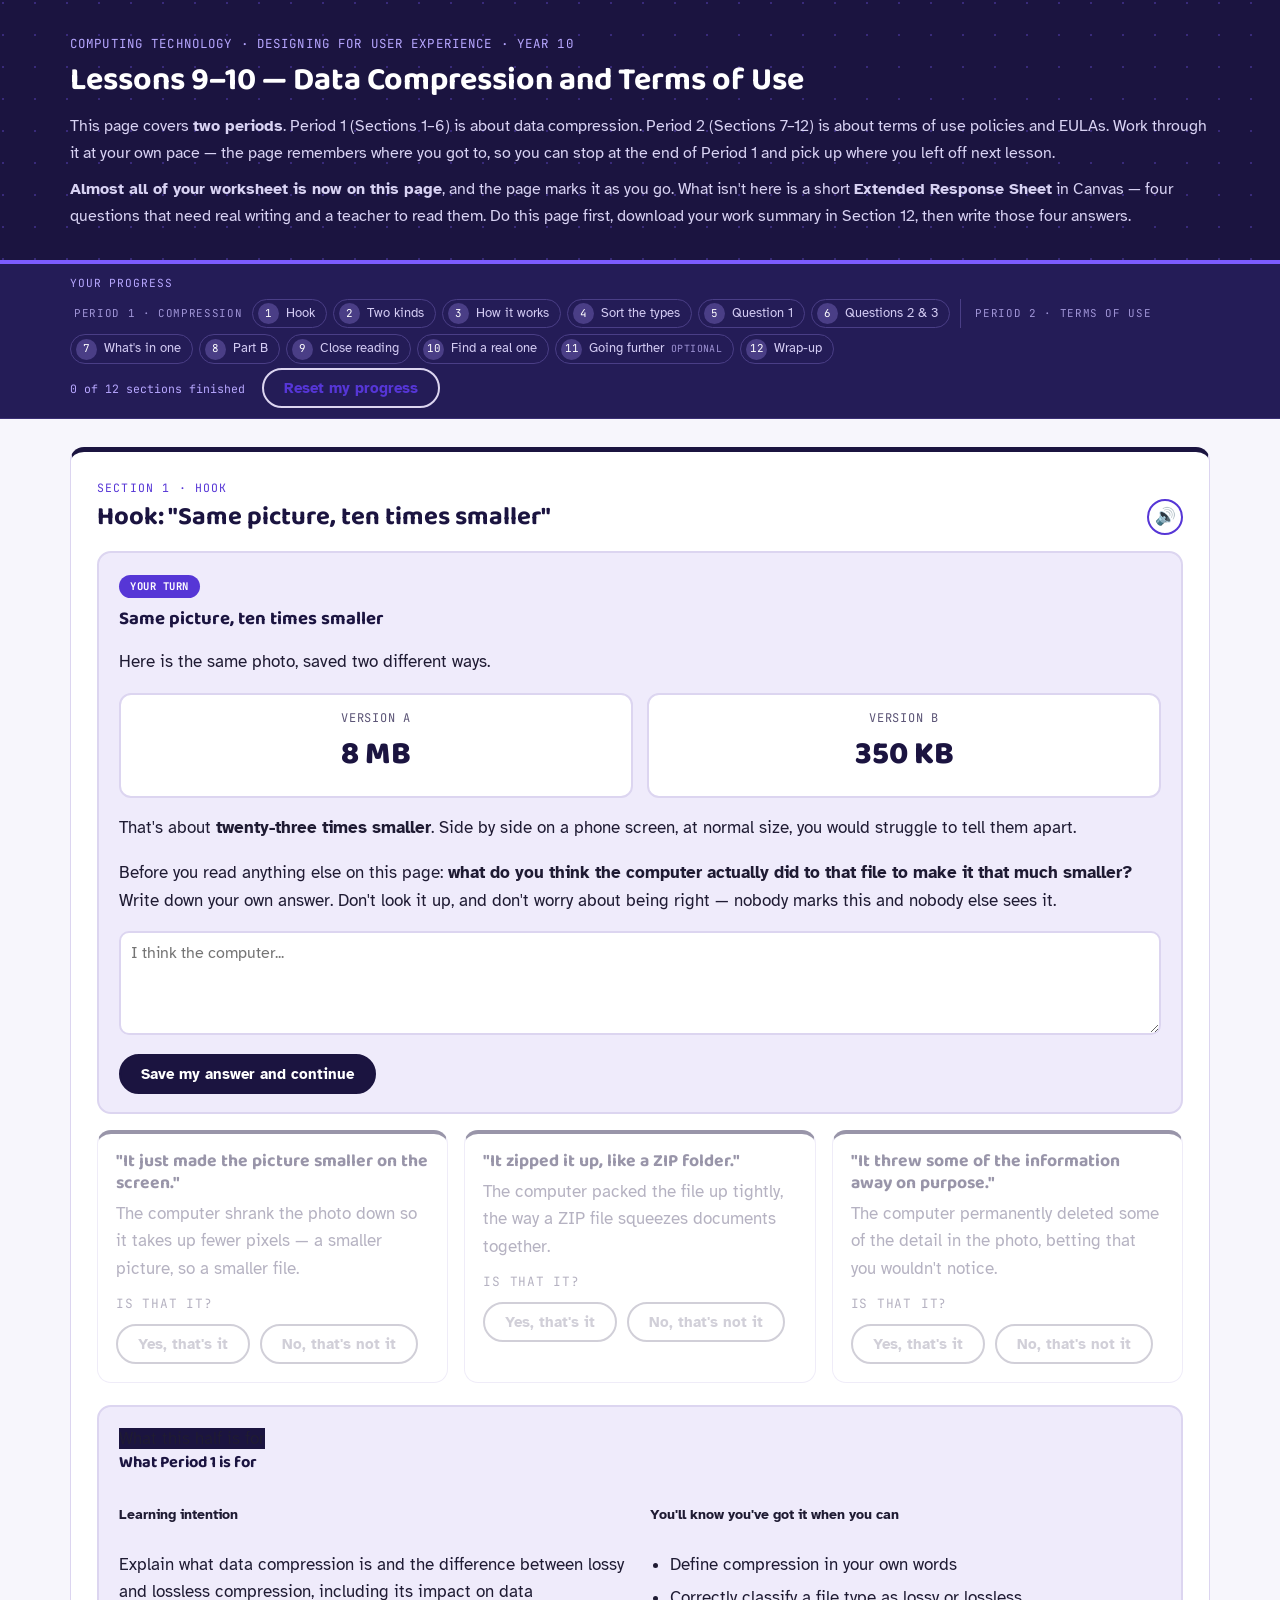
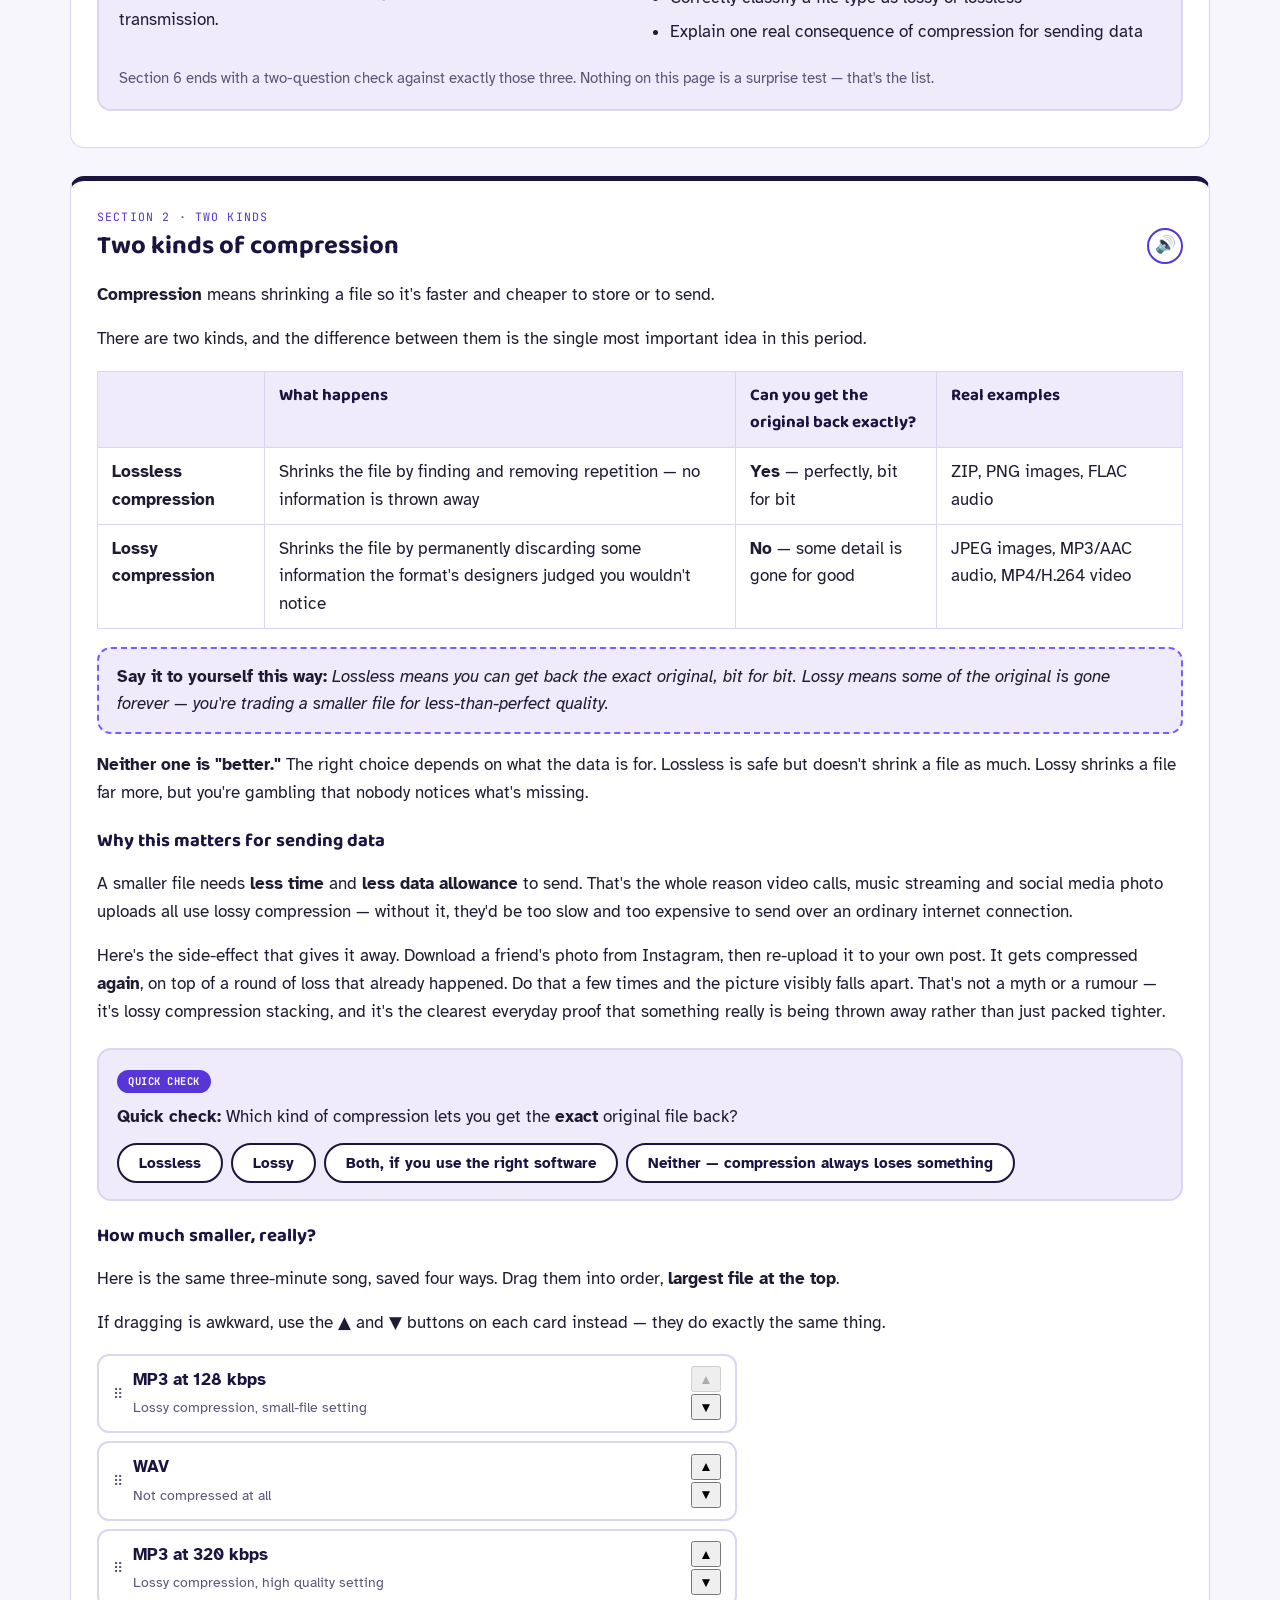
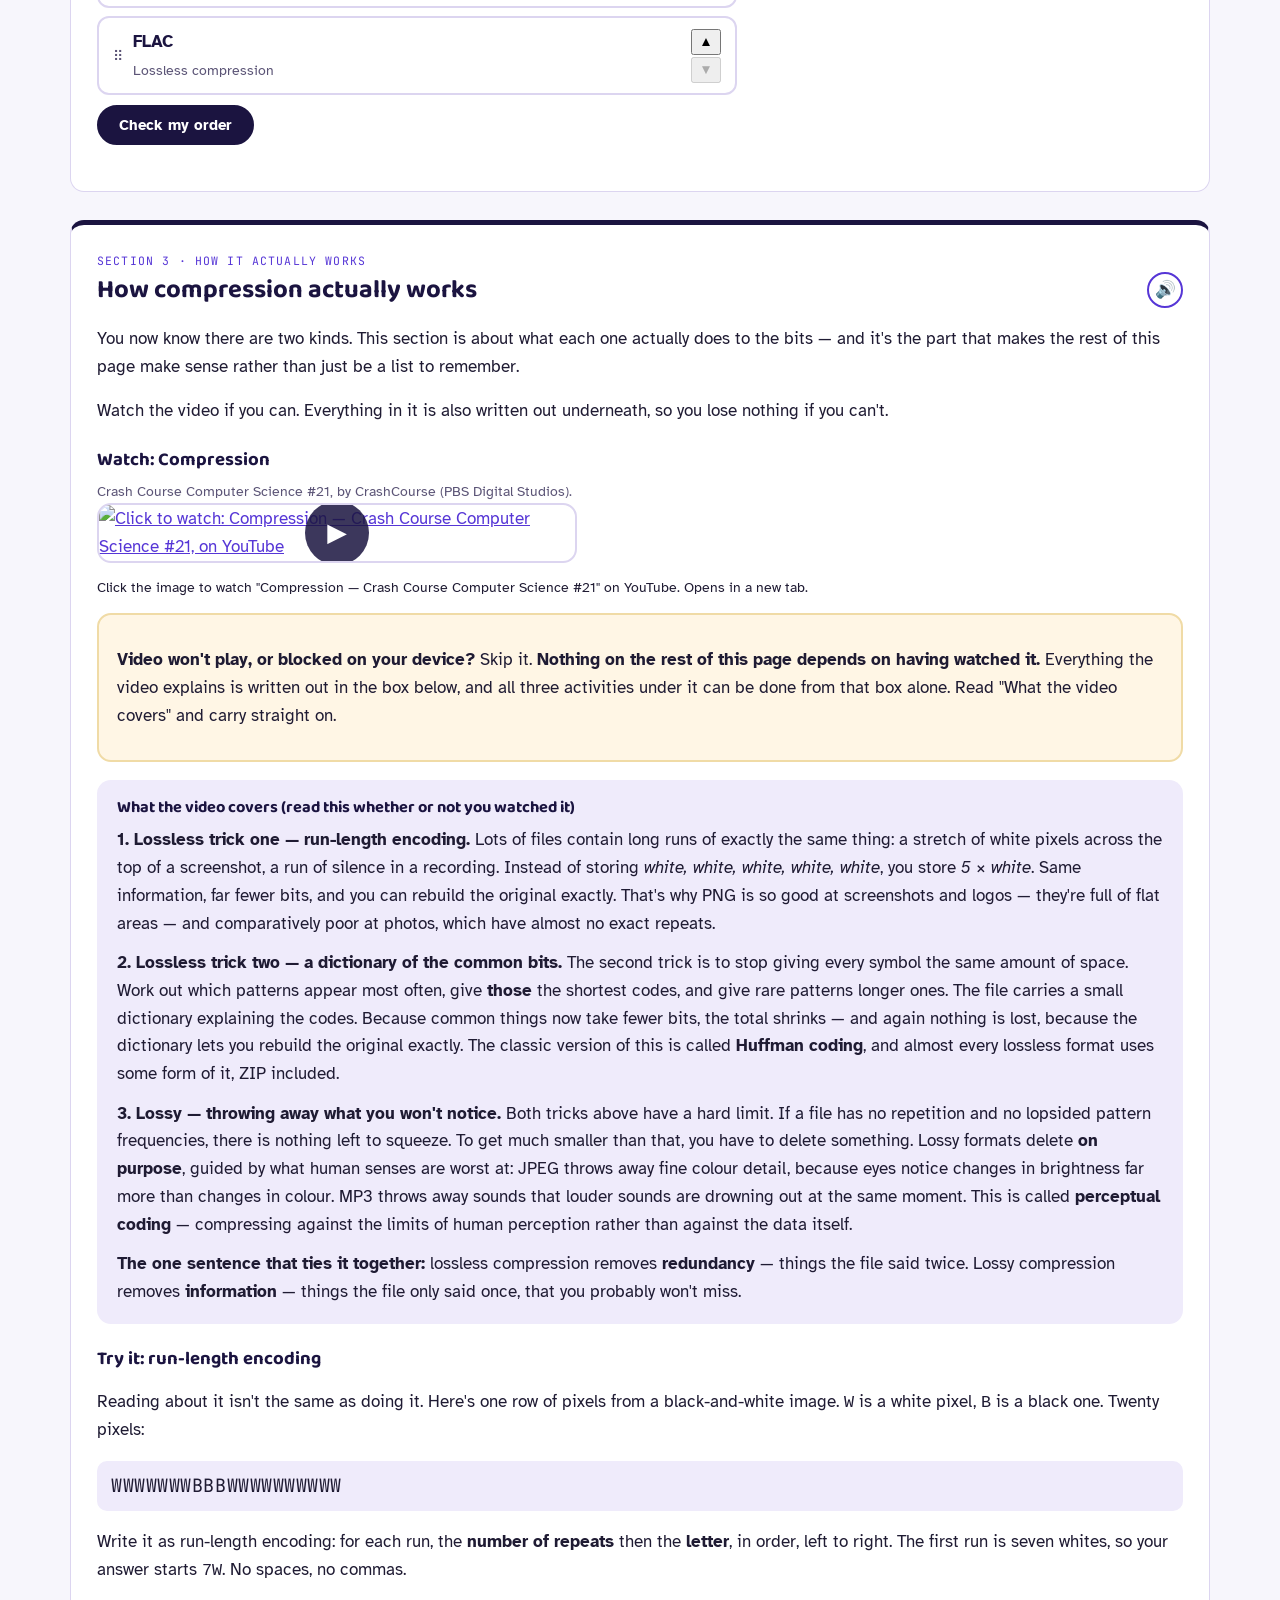
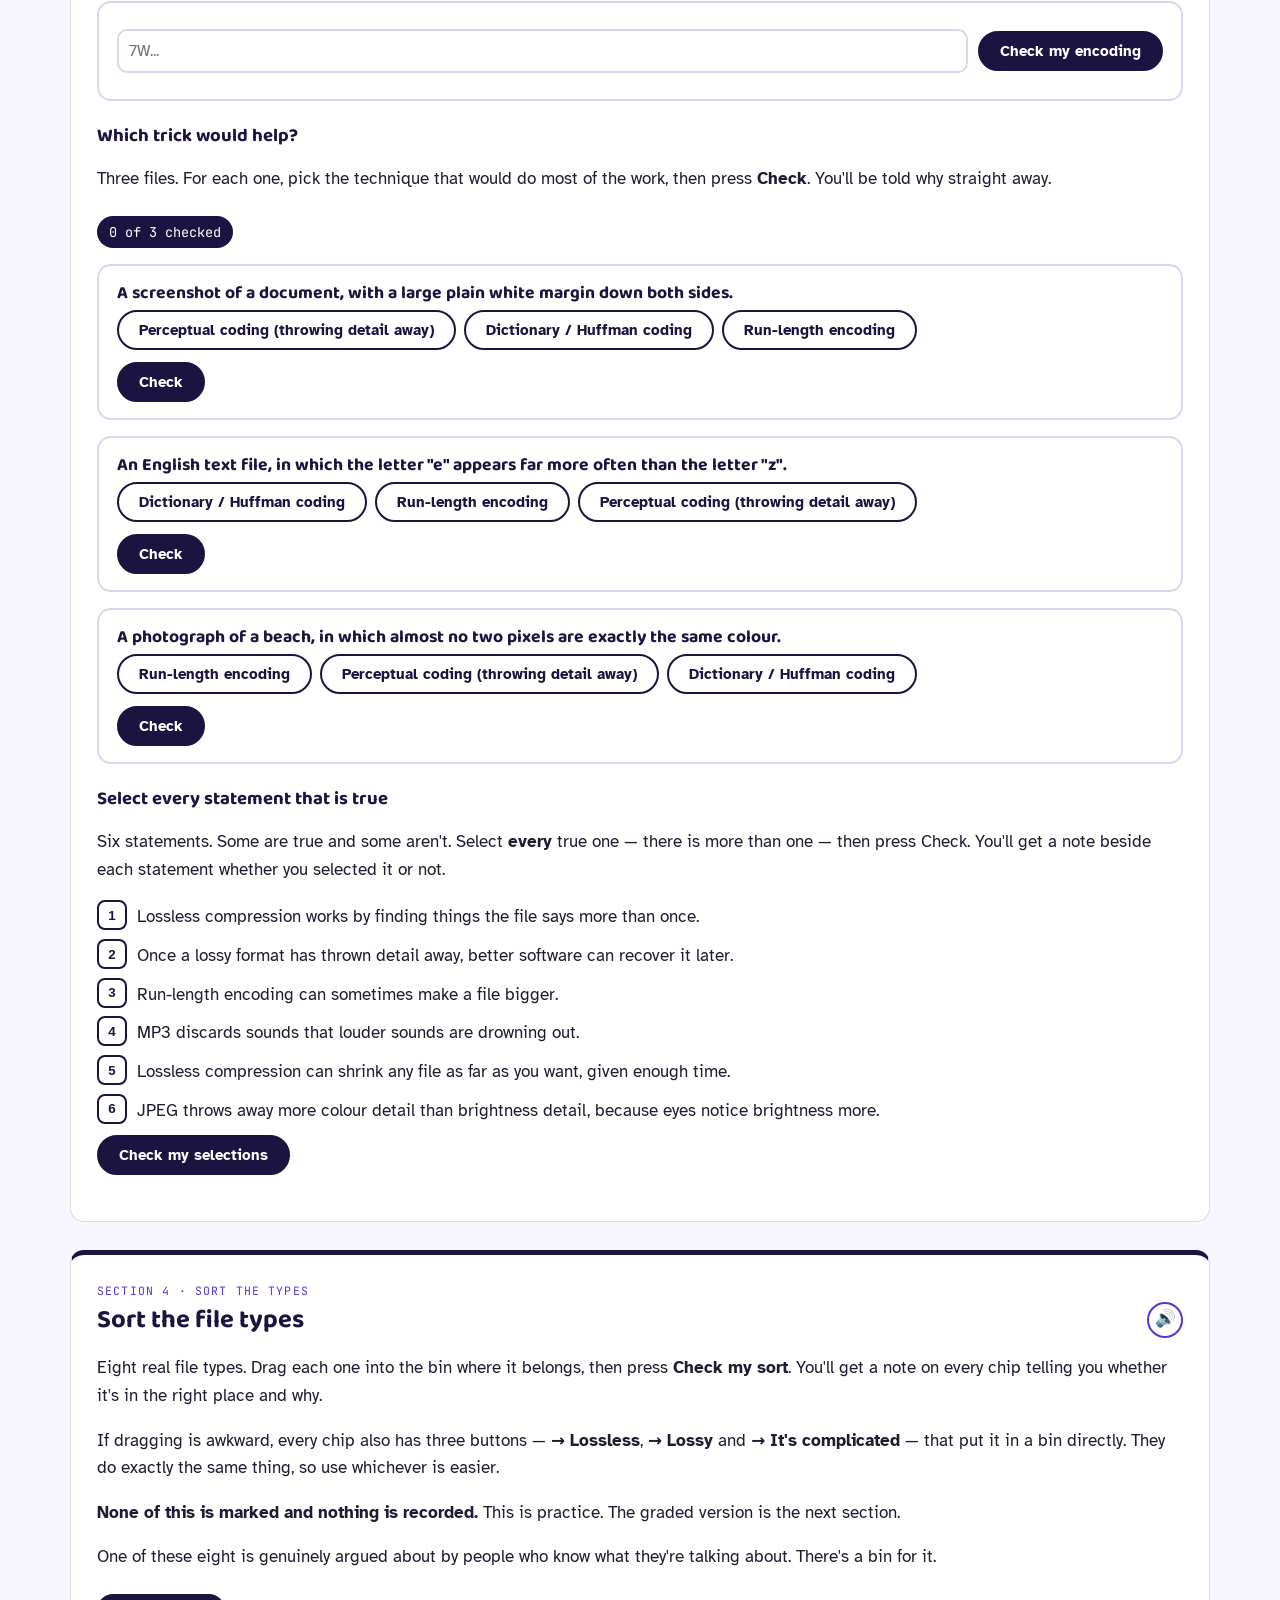
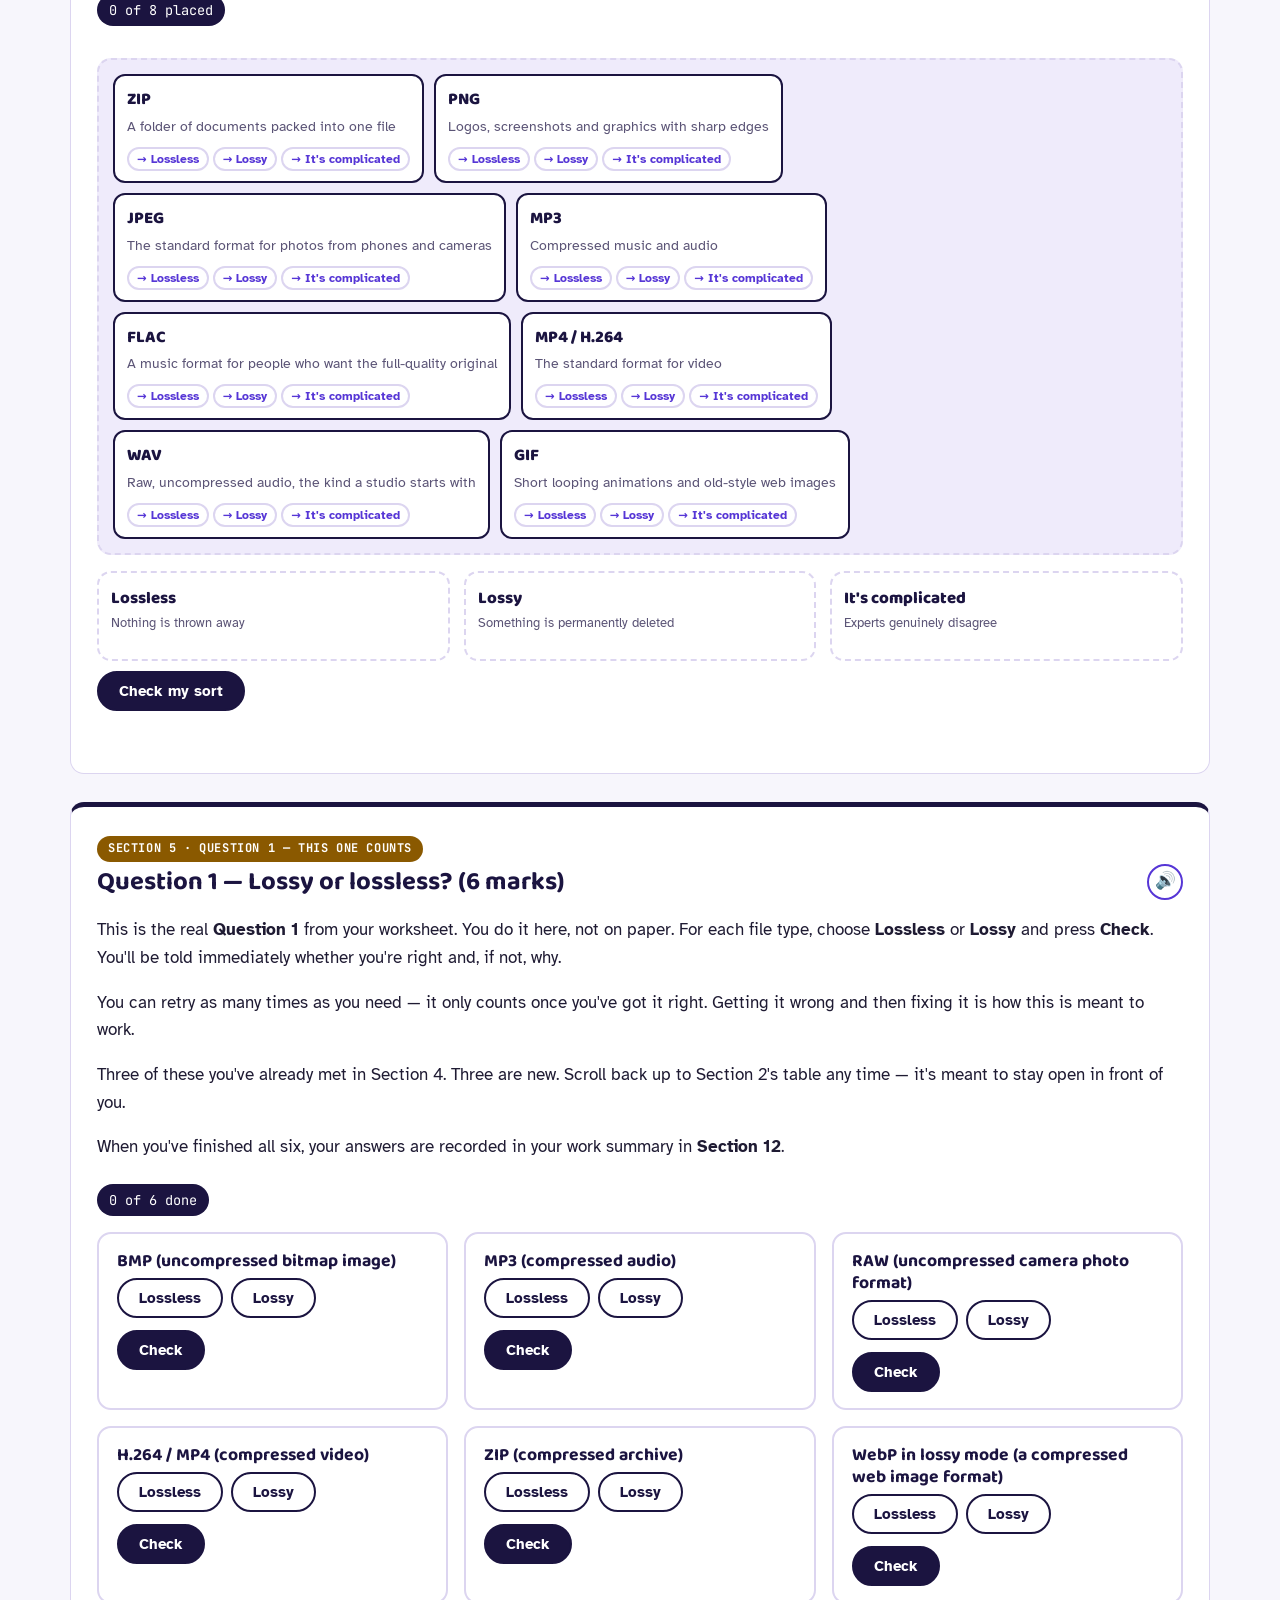
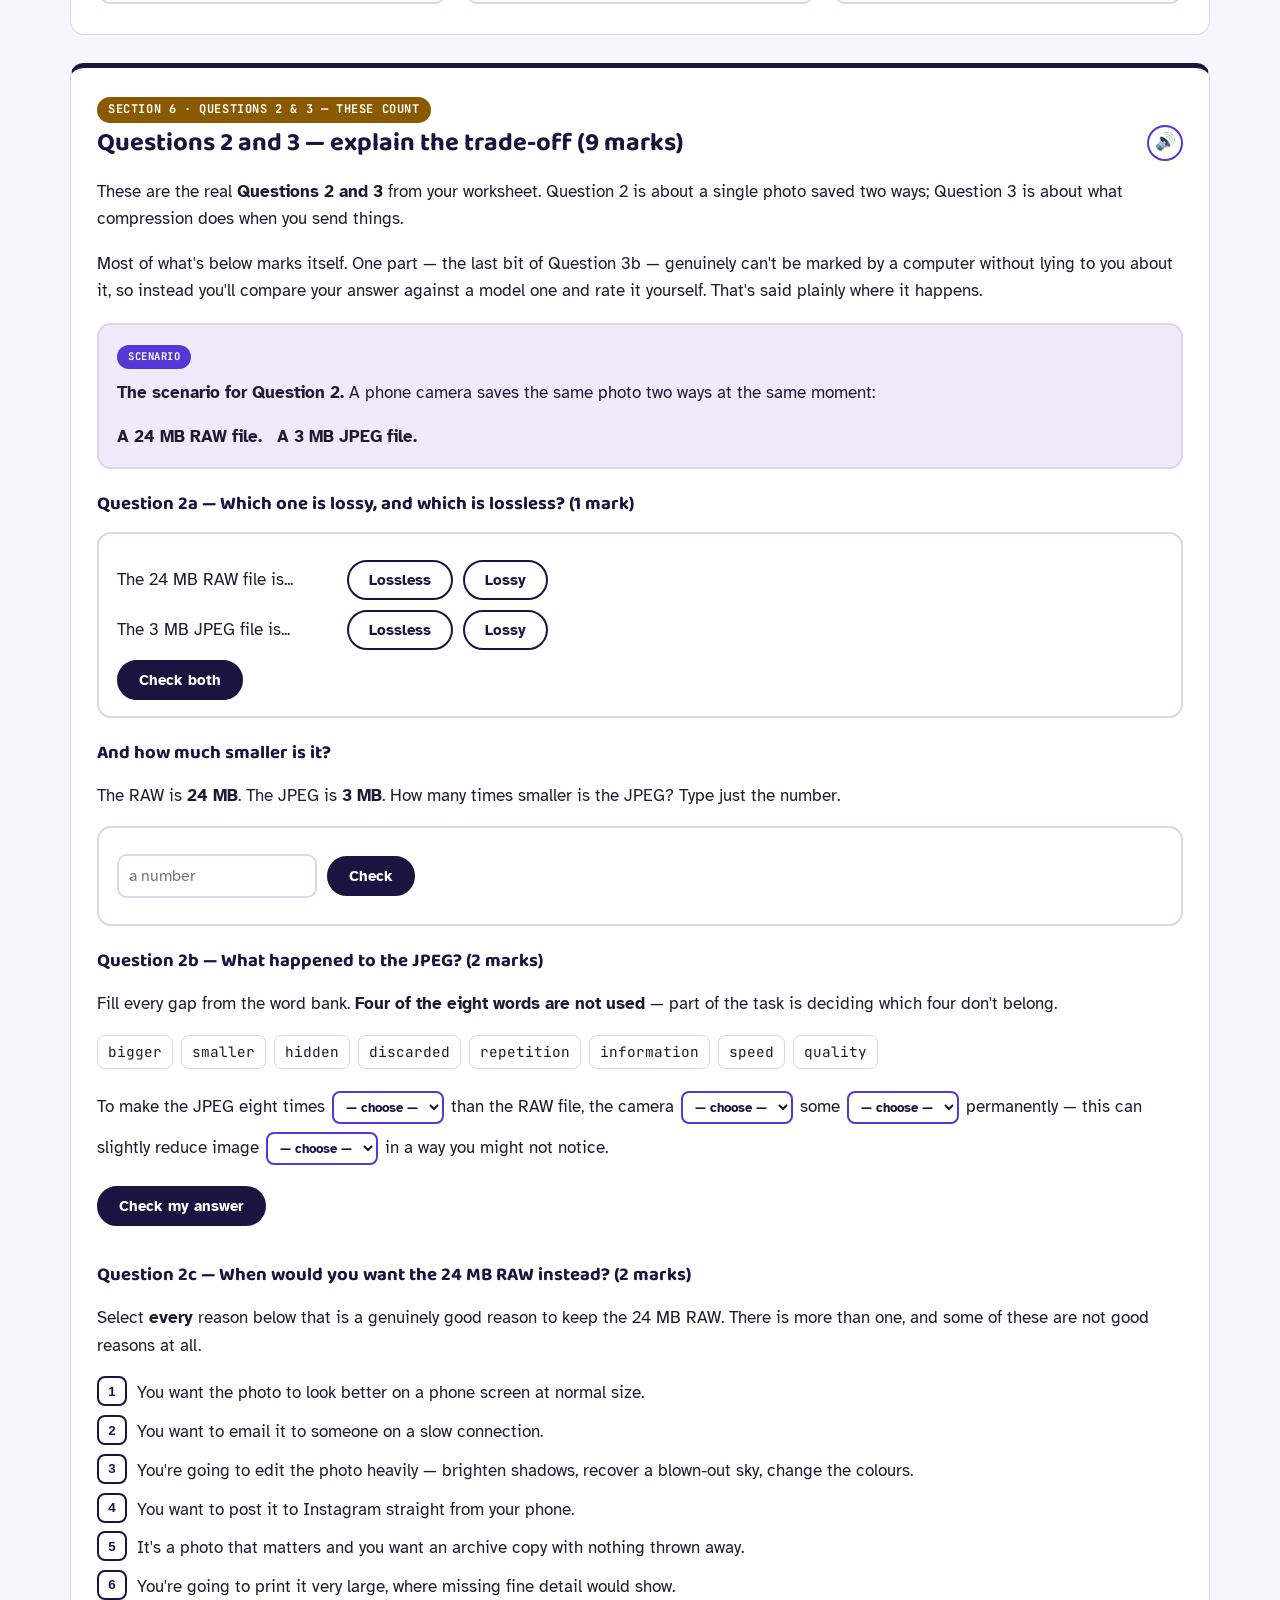
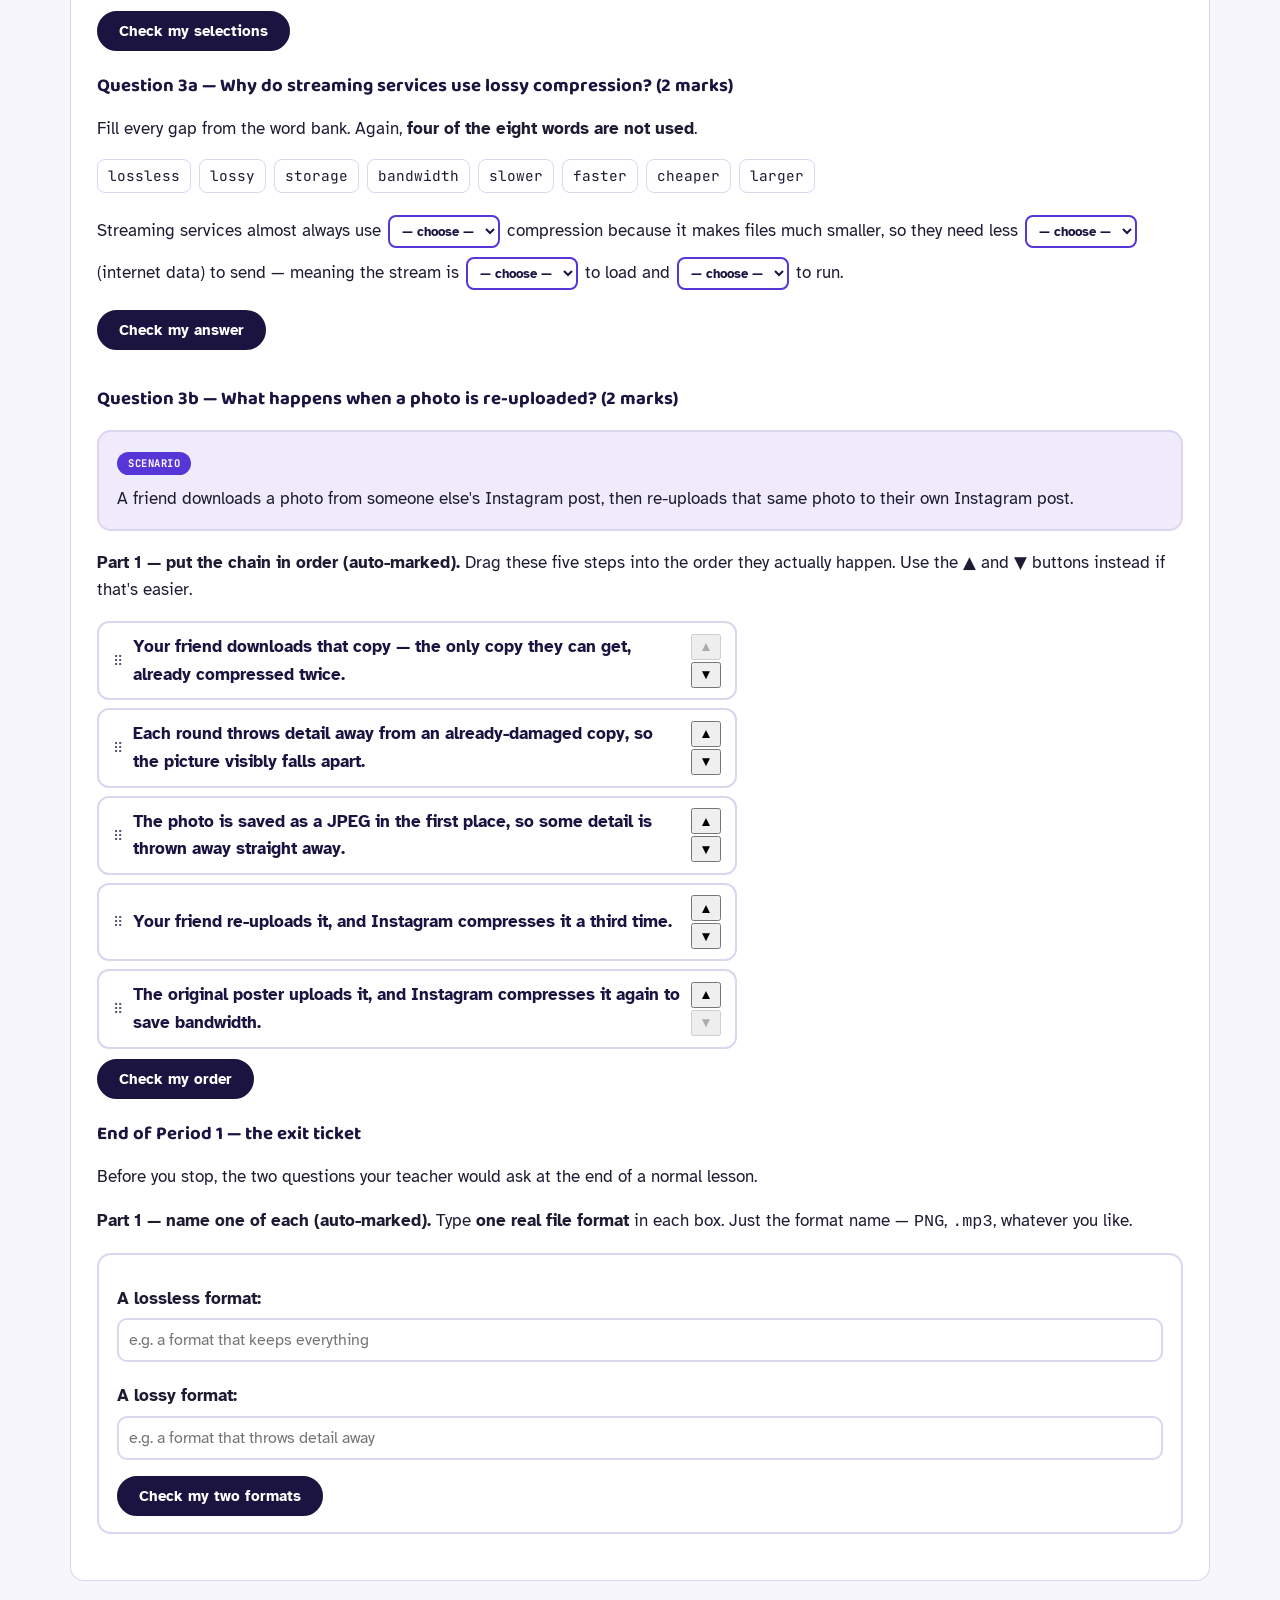
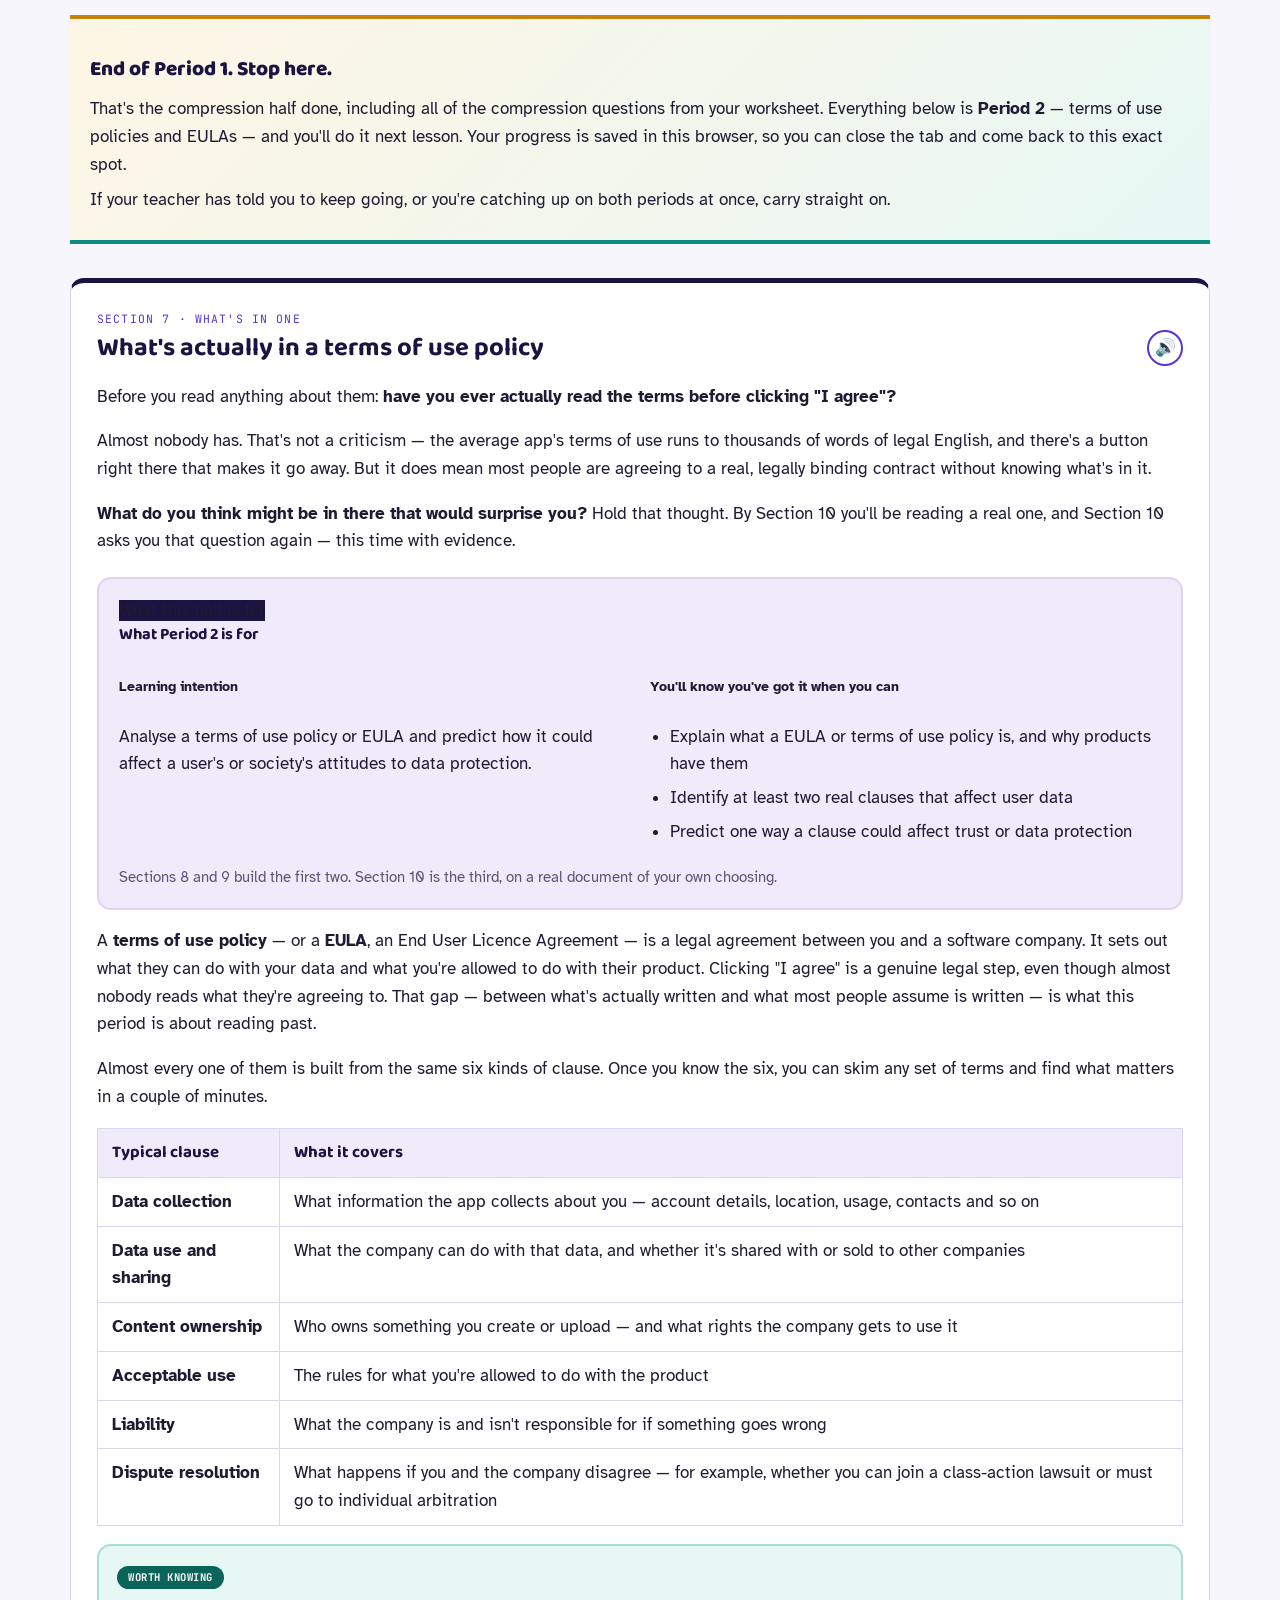
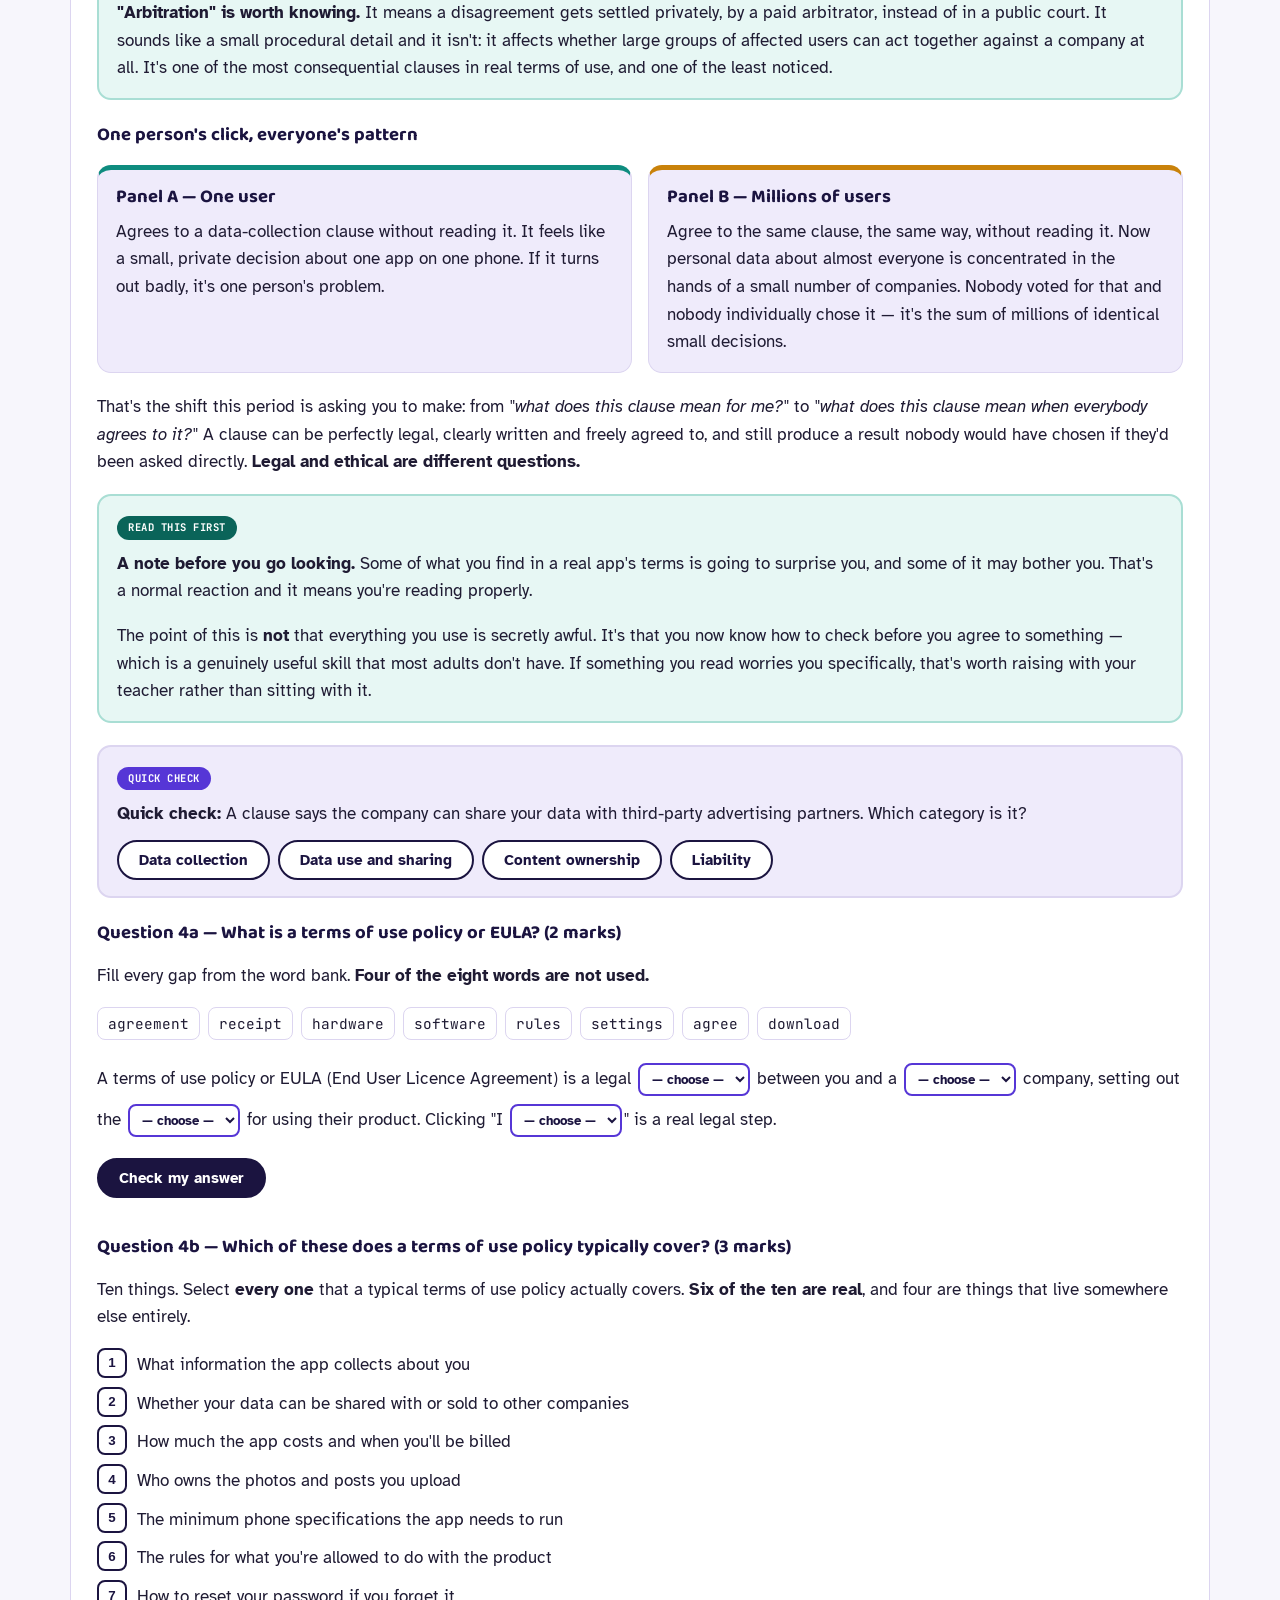
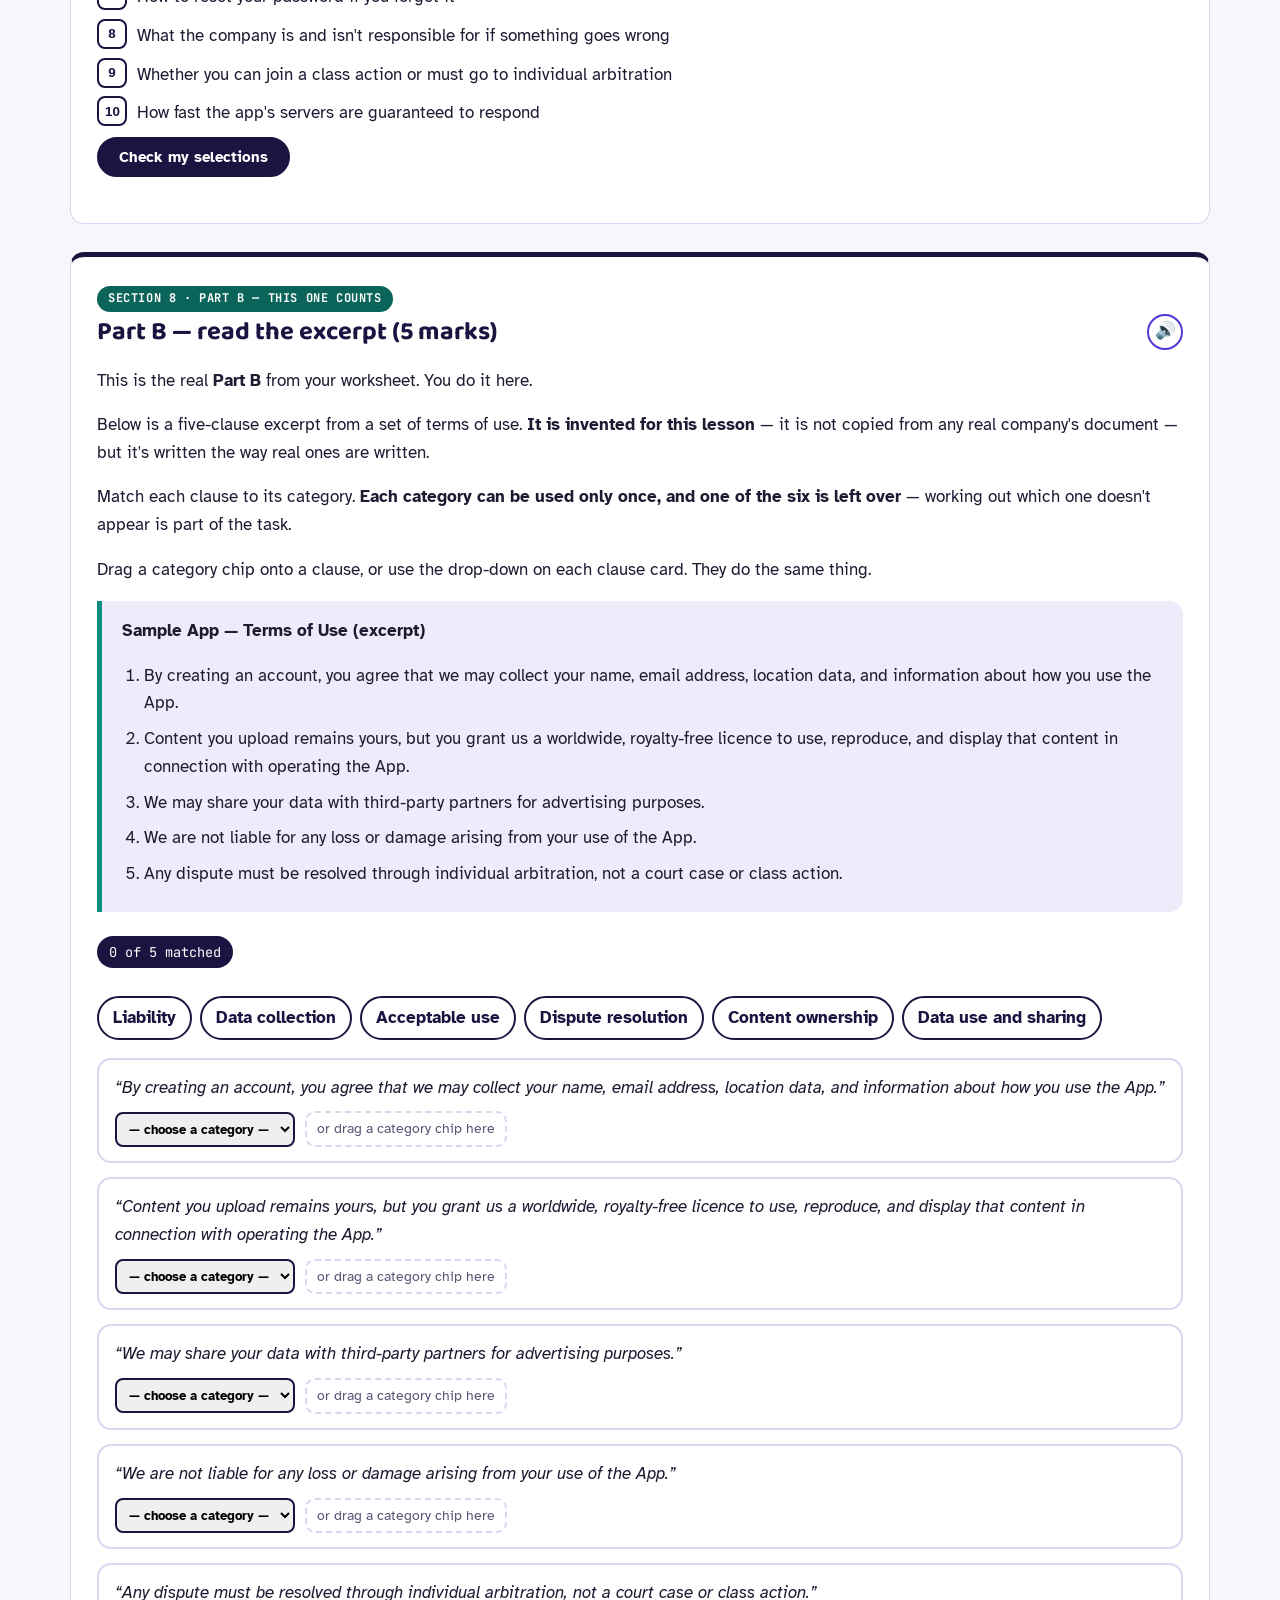
==== index.html @ 74b47de6 "First upload of interactive lesson" ====
<!DOCTYPE html>
<html lang="en-AU">
<head>
<meta charset="utf-8">
<meta name="viewport" content="width=device-width, initial-scale=1">
<title>Lessons 9–10 — Data Compression and Terms of Use</title>
<link rel="preconnect" href="https://fonts.googleapis.com">
<link rel="preconnect" href="https://fonts.gstatic.com" crossorigin>
<link href="https://fonts.googleapis.com/css2?family=Baloo+2:wght@500;600;700;800&family=JetBrains+Mono:wght@400;700&family=Atkinson+Hyperlegible:wght@400;700&display=swap" rel="stylesheet">
<link rel="stylesheet" href="style.css">
</head>
<body>

<header class="page-header">
  <div class="wrap">
    <p class="eyebrow">Computing Technology · Designing for User Experience · Year 10</p>
    <h1>Lessons 9–10 — Data Compression and Terms of Use</h1>
    <p class="subhead">This page covers <strong>two periods</strong>. Period 1 (Sections 1–6) is about data compression. Period 2 (Sections 7–12) is about terms of use policies and EULAs. Work through it at your own pace — the page remembers where you got to, so you can stop at the end of Period 1 and pick up where you left off next lesson.</p>
    <p class="subhead"><strong>Almost all of your worksheet is now on this page</strong>, and the page marks it as you go. What isn't here is a short <strong>Extended Response Sheet</strong> in Canvas — four questions that need real writing and a teacher to read them. Do this page first, download your work summary in Section 12, then write those four answers.</p>
  </div>
</header>

<nav class="progress-bar" id="progress-bar" aria-label="Your progress through the twelve sections">
  <div class="wrap progress-inner">
    <span class="progress-label">Your progress</span>
    <ol class="progress-steps" id="progress-steps">
      <li class="progress-group-label">Period 1 · Compression</li>
      <li><a href="#section-1" data-progress-step="1"><span class="pnum">1</span><span class="pname">Hook</span></a></li>
      <li><a href="#section-2" data-progress-step="2"><span class="pnum">2</span><span class="pname">Two kinds</span></a></li>
      <li><a href="#section-3" data-progress-step="3"><span class="pnum">3</span><span class="pname">How it works</span></a></li>
      <li><a href="#section-4" data-progress-step="4"><span class="pnum">4</span><span class="pname">Sort the types</span></a></li>
      <li><a href="#section-5" data-progress-step="5"><span class="pnum">5</span><span class="pname">Question 1</span></a></li>
      <li><a href="#section-6" data-progress-step="6"><span class="pnum">6</span><span class="pname">Questions 2 &amp; 3</span></a></li>
      <li class="progress-sep" aria-hidden="true"></li>
      <li class="progress-group-label">Period 2 · Terms of use</li>
      <li><a href="#section-7" data-progress-step="7"><span class="pnum">7</span><span class="pname">What's in one</span></a></li>
      <li><a href="#section-8" data-progress-step="8"><span class="pnum">8</span><span class="pname">Part B</span></a></li>
      <li><a href="#section-9" data-progress-step="9"><span class="pnum">9</span><span class="pname">Close reading</span></a></li>
      <li><a href="#section-10" data-progress-step="10"><span class="pnum">10</span><span class="pname">Find a real one</span></a></li>
      <li><a href="#section-11" data-progress-step="11"><span class="pnum">11</span><span class="pname">Going further</span> <span class="poptional">optional</span></a></li>
      <li><a href="#section-12" data-progress-step="12"><span class="pnum">12</span><span class="pname">Wrap-up</span></a></li>
    </ol>
    <p class="progress-note" id="progress-count">0 of 12 sections finished</p>
    <button type="button" class="btn btn-ghost btn-tiny" id="reset-progress">Reset my progress</button>
  </div>
</nav>

<main class="wrap">

<!-- ============ SECTION 1 ============ -->
<section id="section-1" class="section" data-section="1">
  <p class="section-tag">Section 1 · Hook</p>
  <div class="section-head">
    <h2>Hook: "Same picture, ten times smaller"</h2>
    <button type="button" class="speak-btn" title="Read this section aloud" aria-label="Read this section aloud">🔊</button>
  </div>

  <div class="commit-box" id="commit-box">
    <h3>Same picture, ten times smaller</h3>
    <p>Here is the same photo, saved two different ways.</p>
    <div class="size-tiles">
      <div class="size-tile"><span class="size-tile-label">Version A</span><span class="size-tile-value">8 MB</span></div>
      <div class="size-tile"><span class="size-tile-label">Version B</span><span class="size-tile-value">350 KB</span></div>
    </div>
    <p>That's about <strong>twenty-three times smaller</strong>. Side by side on a phone screen, at normal size, you would struggle to tell them apart.</p>
    <p>Before you read anything else on this page: <strong>what do you think the computer actually did to that file to make it that much smaller?</strong> Write down your own answer. Don't look it up, and don't worry about being right — nobody marks this and nobody else sees it.</p>
    <label class="sr-only" for="commit-input">What do you think the computer did?</label>
    <textarea id="commit-input" rows="4" placeholder="I think the computer..."></textarea>
    <button type="button" class="btn btn-primary" id="commit-btn">Save my answer and continue</button>
    <p class="hint" id="commit-hint" hidden>Write something first — anything at all. It isn't marked.</p>
  </div>

  <div class="your-answer" id="your-answer" hidden>
    <h4>Your answer:</h4>
    <p id="your-answer-text"></p>
  </div>

  <p class="unlock-copy" id="unlock-copy" hidden>Good. Now here are three guesses people usually make. For each one, decide <strong>Yes, that's it</strong> or <strong>No, that's not it</strong> before you reveal the answer — committing to a guess first is the point.</p>

  <div class="cards locked" id="hook-cards" aria-live="polite">

    <article class="card hook-card" data-card="resize">
      <h3>"It just made the picture smaller on the screen."</h3>
      <p class="card-desc">The computer shrank the photo down so it takes up fewer pixels — a smaller picture, so a smaller file.</p>
      <p class="card-q">Is that it?</p>
      <div class="btn-row">
        <button type="button" class="btn btn-choice" data-choice="yes" disabled>Yes, that's it</button>
        <button type="button" class="btn btn-choice" data-choice="no" disabled>No, that's not it</button>
      </div>
      <div class="verdict" hidden>
        <p class="verdict-open"></p>
        <p>Resizing a photo down genuinely does make the file smaller — but that isn't what happened here. Both versions are the <strong>same size on screen</strong>; that's the whole point of the comparison. Version B has just as many pixels as Version A. Something else got smaller, and it wasn't the dimensions.</p>
      </div>
    </article>

    <article class="card hook-card" data-card="zip">
      <h3>"It zipped it up, like a ZIP folder."</h3>
      <p class="card-desc">The computer packed the file up tightly, the way a ZIP file squeezes documents together.</p>
      <p class="card-q">Is that it?</p>
      <div class="btn-row">
        <button type="button" class="btn btn-choice" data-choice="yes" disabled>Yes, that's it</button>
        <button type="button" class="btn btn-choice" data-choice="no" disabled>No, that's not it</button>
      </div>
      <div class="verdict" hidden>
        <p class="verdict-open"></p>
        <p>Close, and this is a real technique — it's called <strong>lossless compression</strong>, and ZIP is exactly that. It squeezes a file down by spotting repetition and storing it more efficiently, and you get every single bit of the original back when you unpack it. But lossless compression can't get you anywhere near twenty-three times smaller on a photo. To shrink a photo that hard, something has to actually be <strong>thrown away</strong>.</p>
      </div>
    </article>

    <article class="card hook-card" data-card="lossy">
      <h3>"It threw some of the information away on purpose."</h3>
      <p class="card-desc">The computer permanently deleted some of the detail in the photo, betting that you wouldn't notice.</p>
      <p class="card-q">Is that it?</p>
      <div class="btn-row">
        <button type="button" class="btn btn-choice" data-choice="yes" disabled>Yes, that's it</button>
        <button type="button" class="btn btn-choice" data-choice="no" disabled>No, that's not it</button>
      </div>
      <div class="verdict" hidden>
        <p class="verdict-open"></p>
        <p>Exactly. This is called <strong>lossy compression</strong>. The format's designers worked out which details human eyes are worst at noticing — subtle colour shifts, fine texture in busy areas — and threw those away. Not hidden, not compressed, not recoverable: <strong>gone</strong>. Open Version B and save it again and the discarded detail does not come back, because it isn't in the file any more. The gamble is that you can't tell, and at normal viewing size the gamble usually pays off.</p>
      </div>
    </article>

  </div>

  <div class="key-idea" id="hook-key-idea" hidden>
    <p><strong>Key idea:</strong> there are <strong>two different things</strong> people mean by "compressing a file." One keeps everything and just stores it more cleverly. The other permanently throws some of it away. Card 2 was the first kind, Card 3 was the second, and telling them apart is what Period 1 is about.</p>
    <p>Look back at the answer you wrote at the top of this section. Did you describe throwing information away, or storing it more efficiently? Either is a reasonable first guess — most people don't know there are two different answers until someone tells them.</p>
  </div>

  <div class="lesson-panel">
    <h4>What Period 1 is for</h4>
    <div class="li-grid">
      <div>
        <h5>Learning intention</h5>
        <p>Explain what data compression is and the difference between lossy and lossless compression, including its impact on data transmission.</p>
      </div>
      <div>
        <h5>You'll know you've got it when you can</h5>
        <ul>
          <li>Define compression in your own words</li>
          <li>Correctly classify a file type as lossy or lossless</li>
          <li>Explain one real consequence of compression for sending data</li>
        </ul>
      </div>
    </div>
    <p class="li-note">Section 6 ends with a two-question check against exactly those three. Nothing on this page is a surprise test — that's the list.</p>
  </div>
</section>

<!-- ============ SECTION 2 ============ -->
<section id="section-2" class="section" data-section="2">
  <p class="section-tag">Section 2 · Two kinds</p>
  <div class="section-head">
    <h2>Two kinds of compression</h2>
    <button type="button" class="speak-btn" title="Read this section aloud" aria-label="Read this section aloud">🔊</button>
  </div>

  <p><strong>Compression</strong> means shrinking a file so it's faster and cheaper to store or to send.</p>
  <p>There are two kinds, and the difference between them is the single most important idea in this period.</p>

  <div class="cmp-table-wrap">
    <table class="cmp-table">
      <thead><tr><th></th><th>What happens</th><th>Can you get the original back exactly?</th><th>Real examples</th></tr></thead>
      <tbody>
        <tr><td><strong>Lossless compression</strong></td><td>Shrinks the file by finding and removing repetition — no information is thrown away</td><td><strong>Yes</strong> — perfectly, bit for bit</td><td>ZIP, PNG images, FLAC audio</td></tr>
        <tr><td><strong>Lossy compression</strong></td><td>Shrinks the file by permanently discarding some information the format's designers judged you wouldn't notice</td><td><strong>No</strong> — some detail is gone for good</td><td>JPEG images, MP3/AAC audio, MP4/H.264 video</td></tr>
      </tbody>
    </table>
  </div>

  <div class="key-phrasing">
    <p><strong>Say it to yourself this way:</strong> <em>Lossless means you can get back the exact original, bit for bit. Lossy means some of the original is gone forever — you're trading a smaller file for less-than-perfect quality.</em></p>
  </div>

  <p><strong>Neither one is "better."</strong> The right choice depends on what the data is for. Lossless is safe but doesn't shrink a file as much. Lossy shrinks a file far more, but you're gambling that nobody notices what's missing.</p>

  <h3>Why this matters for sending data</h3>
  <p>A smaller file needs <strong>less time</strong> and <strong>less data allowance</strong> to send. That's the whole reason video calls, music streaming and social media photo uploads all use lossy compression — without it, they'd be too slow and too expensive to send over an ordinary internet connection.</p>
  <p>Here's the side-effect that gives it away. Download a friend's photo from Instagram, then re-upload it to your own post. It gets compressed <strong>again</strong>, on top of a round of loss that already happened. Do that a few times and the picture visibly falls apart. That's not a myth or a rumour — it's lossy compression stacking, and it's the clearest everyday proof that something really is being thrown away rather than just packed tighter.</p>

  <div class="quickcheck" data-quickcheck="qc-compression" data-correct="lossless">
    <p class="qc-q"><strong>Quick check:</strong> Which kind of compression lets you get the <strong>exact</strong> original file back?</p>
    <div class="qc-options">
      <button type="button" class="btn btn-option" data-value="lossless">Lossless</button>
      <button type="button" class="btn btn-option" data-value="lossy">Lossy</button>
      <button type="button" class="btn btn-option" data-value="both">Both, if you use the right software</button>
      <button type="button" class="btn btn-option" data-value="neither">Neither — compression always loses something</button>
    </div>
    <p class="qc-feedback" hidden aria-live="polite"></p>
    <div class="qc-texts" hidden>
      <p data-for="lossless">Yes — lossless. Every bit of the original is recoverable, which is why ZIP is safe for documents and code where a single changed character would matter.</p>
      <p data-for="lossy">Not quite — that's the wrong way round. <strong>Lossy</strong> is the one that permanently throws information away. <strong>Lossless</strong> is the one you can fully recover. Re-read the two cards above; getting these two the wrong way round is the single most common mix-up in this topic.</p>
      <p data-for="both">Not quite — it's <strong>lossless</strong> only. No software can recover what a lossy format deleted, because the deleted detail is not stored anywhere in the file. There's nothing left to recover it from.</p>
      <p data-for="neither">Not quite — it's <strong>lossless</strong>. Lossless compression genuinely loses nothing; it just stores the same information more efficiently, the way ZIP does. Only <strong>lossy</strong> compression discards anything.</p>
    </div>
  </div>

  <h3>How much smaller, really?</h3>
  <p>Here is the same three-minute song, saved four ways. Drag them into order, <strong>largest file at the top</strong>.</p>
  <p>If dragging is awkward, use the ▲ and ▼ buttons on each card instead — they do exactly the same thing.</p>
  <div id="order-song" class="order-widget"></div>

  <div class="key-idea" id="section2-closing" hidden>
    <p>You now have both halves of Section 2's idea: the table tells you two kinds exist, and the ordering task tells you what that does to a real file. Section 3 is about <strong>how</strong> each kind actually does it.</p>
  </div>
</section>

<!-- ============ SECTION 3 ============ -->
<section id="section-3" class="section" data-section="3">
  <p class="section-tag">Section 3 · How it actually works</p>
  <div class="section-head">
    <h2>How compression actually works</h2>
    <button type="button" class="speak-btn" title="Read this section aloud" aria-label="Read this section aloud">🔊</button>
  </div>

  <p>You now know there are two kinds. This section is about what each one actually does to the bits — and it's the part that makes the rest of this page make sense rather than just be a list to remember.</p>
  <p>Watch the video if you can. Everything in it is also written out underneath, so you lose nothing if you can't.</p>

  <div class="video-block">
    <h3>Watch: Compression</h3>
    <p class="video-caption">Crash Course Computer Science #21, by CrashCourse (PBS Digital Studios).</p>
    <a class="video-thumb-link" href="https://www.youtube.com/watch?v=OtDxDvCpPL4" target="_blank" rel="noopener">
      <img loading="lazy" src="https://img.youtube.com/vi/OtDxDvCpPL4/maxresdefault.jpg" alt="Click to watch: Compression — Crash Course Computer Science #21, on YouTube">
      <span class="video-play-badge" aria-hidden="true">▶</span>
    </a>
    <p class="video-link-caption">Click the image to watch "Compression — Crash Course Computer Science #21" on YouTube. Opens in a new tab.</p>
    <div class="video-fallback">
      <p><strong>Video won't play, or blocked on your device?</strong> Skip it. <strong>Nothing on the rest of this page depends on having watched it.</strong> Everything the video explains is written out in the box below, and all three activities under it can be done from that box alone. Read "What the video covers" and carry straight on.</p>
    </div>
  </div>

  <div class="mechanism-box">
    <h4>What the video covers (read this whether or not you watched it)</h4>
    <p><strong>1. Lossless trick one — run-length encoding.</strong> Lots of files contain long runs of exactly the same thing: a stretch of white pixels across the top of a screenshot, a run of silence in a recording. Instead of storing <em>white, white, white, white, white</em>, you store <em>5 × white</em>. Same information, far fewer bits, and you can rebuild the original exactly. That's why PNG is so good at screenshots and logos — they're full of flat areas — and comparatively poor at photos, which have almost no exact repeats.</p>
    <p><strong>2. Lossless trick two — a dictionary of the common bits.</strong> The second trick is to stop giving every symbol the same amount of space. Work out which patterns appear most often, give <strong>those</strong> the shortest codes, and give rare patterns longer ones. The file carries a small dictionary explaining the codes. Because common things now take fewer bits, the total shrinks — and again nothing is lost, because the dictionary lets you rebuild the original exactly. The classic version of this is called <strong>Huffman coding</strong>, and almost every lossless format uses some form of it, ZIP included.</p>
    <p><strong>3. Lossy — throwing away what you won't notice.</strong> Both tricks above have a hard limit. If a file has no repetition and no lopsided pattern frequencies, there is nothing left to squeeze. To get much smaller than that, you have to delete something. Lossy formats delete <strong>on purpose</strong>, guided by what human senses are worst at: JPEG throws away fine colour detail, because eyes notice changes in brightness far more than changes in colour. MP3 throws away sounds that louder sounds are drowning out at the same moment. This is called <strong>perceptual coding</strong> — compressing against the limits of human perception rather than against the data itself.</p>
    <p><strong>The one sentence that ties it together:</strong> lossless compression removes <strong>redundancy</strong> — things the file said twice. Lossy compression removes <strong>information</strong> — things the file only said once, that you probably won't miss.</p>
  </div>

  <h3>Try it: run-length encoding</h3>
  <p>Reading about it isn't the same as doing it. Here's one row of pixels from a black-and-white image. <code>W</code> is a white pixel, <code>B</code> is a black one. Twenty pixels:</p>
  <p class="mono-row">WWWWWWWBBBWWWWWWWWWW</p>
  <p>Write it as run-length encoding: for each run, the <strong>number of repeats</strong> then the <strong>letter</strong>, in order, left to right. The first run is seven whites, so your answer starts <code>7W</code>. No spaces, no commas.</p>
  <div id="rle-1" class="typed-item"></div>
  <div id="rle-2" class="typed-item" hidden></div>

  <h3>Which trick would help?</h3>
  <p>Three files. For each one, pick the technique that would do most of the work, then press <strong>Check</strong>. You'll be told why straight away.</p>
  <p class="classifier-counter" id="section3d-counter" aria-live="polite">0 of 3 checked</p>
  <div class="classifier classifier-single-col" id="section3d-classifier"></div>

  <h3>Select every statement that is true</h3>
  <p>Six statements. Some are true and some aren't. Select <strong>every</strong> true one — there is more than one — then press Check. You'll get a note beside each statement whether you selected it or not.</p>
  <div id="ms-3e" class="ms-widget"></div>

  <div class="key-idea" id="section3-closing" hidden>
    <p>You now know something the two-kinds table doesn't tell you: <strong>lossless and lossy aren't just two labels, they're two different jobs.</strong> Lossless looks for what a file repeats. Lossy looks for what you won't miss. When you sort the file types in the next section, what you're really asking is which of those two jobs each format was built to do.</p>
  </div>
</section>

<!-- ============ SECTION 4 ============ -->
<section id="section-4" class="section" data-section="4">
  <p class="section-tag">Section 4 · Sort the types</p>
  <div class="section-head">
    <h2>Sort the file types</h2>
    <button type="button" class="speak-btn" title="Read this section aloud" aria-label="Read this section aloud">🔊</button>
  </div>

  <p>Eight real file types. Drag each one into the bin where it belongs, then press <strong>Check my sort</strong>. You'll get a note on every chip telling you whether it's in the right place and why.</p>
  <p>If dragging is awkward, every chip also has three buttons — <strong>→ Lossless</strong>, <strong>→ Lossy</strong> and <strong>→ It's complicated</strong> — that put it in a bin directly. They do exactly the same thing, so use whichever is easier.</p>
  <p><strong>None of this is marked and nothing is recorded.</strong> This is practice. The graded version is the next section.</p>
  <p>One of these eight is genuinely argued about by people who know what they're talking about. There's a bin for it.</p>

  <p class="classifier-counter" id="section4-counter" aria-live="polite">0 of 8 placed</p>
  <div id="categorise-4" class="categorise-widget"></div>

  <div class="key-idea" id="section4-closing" hidden>
    <p>Done. Notice what you were actually deciding each time: <strong>was anything permanently thrown away, or was it just stored more cleverly?</strong> File extensions and format names won't tell you — WAV and FLAC sound nothing alike as words but do the same job, and GIF looks like it should be simple and isn't.</p>
    <p>Look at your Lossless bin. Two of the things in it (WAV, and anything uncompressed) had <strong>no compression step at all</strong>, and the rest had a compression step that removed only repetition. Those are two different reasons for the same label, and both are correct.</p>
    <p>Next section is the graded one. Same question, six file types, three of them new.</p>
  </div>
</section>

<!-- ============ SECTION 5 ============ -->
<section id="section-5" class="section" data-section="5">
  <p class="section-tag graded-tag">Section 5 · Question 1 — this one counts</p>
  <div class="section-head">
    <h2>Question 1 — Lossy or lossless? (6 marks)</h2>
    <button type="button" class="speak-btn" title="Read this section aloud" aria-label="Read this section aloud">🔊</button>
  </div>

  <p>This is the real <strong>Question 1</strong> from your worksheet. You do it here, not on paper. For each file type, choose <strong>Lossless</strong> or <strong>Lossy</strong> and press <strong>Check</strong>. You'll be told immediately whether you're right and, if not, why.</p>
  <p>You can retry as many times as you need — it only counts once you've got it right. Getting it wrong and then fixing it is how this is meant to work.</p>
  <p>Three of these you've already met in Section 4. Three are new. Scroll back up to Section 2's table any time — it's meant to stay open in front of you.</p>
  <p>When you've finished all six, your answers are recorded in your work summary in <strong>Section 12</strong>.</p>

  <p class="classifier-counter" id="section5-counter" aria-live="polite">0 of 6 done</p>
  <div class="classifier" id="section5-classifier"></div>

  <div class="key-idea" id="section5-closing" hidden>
    <p>Question 1 is finished, and your work summary in Section 12 now has these six answers.</p>
    <p>Three of those six were decided by one word in the description — <em>uncompressed</em> for BMP and RAW, <em>lossy mode</em> for WebP. That is genuinely how this works in real life: you read what was actually done to the file, not what the extension is called.</p>
  </div>
</section>

<!-- ============ SECTION 6 ============ -->
<section id="section-6" class="section" data-section="6">
  <p class="section-tag graded-tag">Section 6 · Questions 2 &amp; 3 — these count</p>
  <div class="section-head">
    <h2>Questions 2 and 3 — explain the trade-off (9 marks)</h2>
    <button type="button" class="speak-btn" title="Read this section aloud" aria-label="Read this section aloud">🔊</button>
  </div>

  <p>These are the real <strong>Questions 2 and 3</strong> from your worksheet. Question 2 is about a single photo saved two ways; Question 3 is about what compression does when you send things.</p>
  <p>Most of what's below marks itself. One part — the last bit of Question 3b — genuinely can't be marked by a computer without lying to you about it, so instead you'll compare your answer against a model one and rate it yourself. That's said plainly where it happens.</p>

  <div class="scenario-box">
    <p><strong>The scenario for Question 2.</strong> A phone camera saves the same photo two ways at the same moment:</p>
    <p><strong>A 24 MB RAW file.</strong> &nbsp; <strong>A 3 MB JPEG file.</strong></p>
  </div>

  <h3>Question 2a — Which one is lossy, and which is lossless? (1 mark)</h3>
  <div id="linked-6a"></div>

  <h3>And how much smaller is it?</h3>
  <p>The RAW is <strong>24 MB</strong>. The JPEG is <strong>3 MB</strong>. How many times smaller is the JPEG? Type just the number.</p>
  <div id="numeric-6b" class="typed-item"></div>

  <h3>Question 2b — What happened to the JPEG? (2 marks)</h3>
  <p>Fill every gap from the word bank. <strong>Four of the eight words are not used</strong> — part of the task is deciding which four don't belong.</p>
  <div id="cloze-6c" class="cloze-widget"></div>

  <h3>Question 2c — When would you want the 24 MB RAW instead? (2 marks)</h3>
  <p>Select <strong>every</strong> reason below that is a genuinely good reason to keep the 24 MB RAW. There is more than one, and some of these are not good reasons at all.</p>
  <div id="ms-6d" class="ms-widget"></div>

  <h3>Question 3a — Why do streaming services use lossy compression? (2 marks)</h3>
  <p>Fill every gap from the word bank. Again, <strong>four of the eight words are not used</strong>.</p>
  <div id="cloze-6e" class="cloze-widget"></div>

  <h3>Question 3b — What happens when a photo is re-uploaded? (2 marks)</h3>
  <div class="scenario-box">
    <p>A friend downloads a photo from someone else's Instagram post, then re-uploads that same photo to their own Instagram post.</p>
  </div>
  <p><strong>Part 1 — put the chain in order (auto-marked).</strong> Drag these five steps into the order they actually happen. Use the ▲ and ▼ buttons instead if that's easier.</p>
  <div id="order-6f" class="order-widget"></div>

  <div id="prose-6f" hidden>
    <p><strong>Part 2 — explain it in your own words (not auto-marked, and the page says so).</strong> Now write the answer as you'd write it on paper: <strong>predict what happens to the image quality, and explain why.</strong></p>
    <p><strong>This part is not marked by the page.</strong> A computer can check an ordering; it can't fairly judge a sentence — it would pass a shallow answer that happened to use the right words, and fail a good answer that used different ones. So instead you'll write yours, then compare it against a model answer and rate it against three specific things.</p>
    <label class="sr-only" for="prose-6f-input">Predict and explain what happens to the image quality</label>
    <textarea id="prose-6f-input" class="field-textarea" rows="4" placeholder="The image quality will..."></textarea>
    <button type="button" class="btn btn-primary" id="prose-6f-btn">Save and show me the model answer</button>
    <p class="hint" id="prose-6f-hint" hidden>Write your answer first — the model answer unlocks once you've committed to your own.</p>
    <div class="reveal-block" id="prose-6f-reveal" hidden>
      <p><strong>A model answer.</strong> The image quality will get noticeably worse. The photo was already a JPEG, so detail had been thrown away once before anyone uploaded it. Instagram compressed it again when it was first posted, and compresses it a third time when my friend re-uploads it. Because lossy compression never puts back what it removed, each round is throwing detail away from a copy that is already missing some — so the losses stack up rather than staying the same, and after a few rounds you can see blockiness and blotchy colour that weren't in the original.</p>
    </div>
    <div class="self-check-box" id="selfcheck-6f" hidden>
      <p><strong>Tick each one your answer genuinely does. Be honest — nobody sees this but you, and an honest tick tells you what to fix.</strong></p>
      <ul class="self-check-list">
        <li><input type="checkbox" id="tick-6f-1"><label for="tick-6f-1">I <strong>predicted</strong> the quality would get <strong>worse</strong> (not "stay the same," not "get better")</label></li>
        <li><input type="checkbox" id="tick-6f-2"><label for="tick-6f-2">I said the photo was compressed <strong>more than once</strong> — that it's been through several rounds, not just one</label></li>
        <li><input type="checkbox" id="tick-6f-3"><label for="tick-6f-3">I explained that each round removes detail from an <strong>already-reduced copy</strong>, so the damage <strong>builds up</strong></label></li>
      </ul>
      <p class="li-note"><strong>The third tick is the one that separates a 2-mark answer from a 1-mark answer.</strong> "It gets compressed again so it looks worse" is true but it isn't the explanation — plenty of things get processed twice with no cumulative harm. What makes this different is that lossy compression <strong>can never restore what it removed</strong>, so every round starts from a worse original.</p>
      <p class="li-note">Missing a tick isn't a failure — it's the specific thing to add. Edit your answer above and save it again if you want to; it's stored either way and appears in your work summary.</p>
    </div>
  </div>

  <h3>End of Period 1 — the exit ticket</h3>
  <p>Before you stop, the two questions your teacher would ask at the end of a normal lesson.</p>
  <p><strong>Part 1 — name one of each (auto-marked).</strong> Type <strong>one real file format</strong> in each box. Just the format name — <code>PNG</code>, <code>.mp3</code>, whatever you like.</p>
  <div id="exit-formats" class="typed-item"></div>

  <div id="exit-defs" hidden>
    <p><strong>Part 2 — define both (self-checked).</strong> Now define both, one sentence each, in your own words. <strong>The page doesn't mark this</strong> — you'll compare it against a model, the same way you did in 3b.</p>
    <label class="field-label" for="exit-def-lossless">Lossless compression is...</label>
    <textarea id="exit-def-lossless" class="field-textarea" rows="2" placeholder="Lossless compression is..."></textarea>
    <label class="field-label" for="exit-def-lossy">Lossy compression is...</label>
    <textarea id="exit-def-lossy" class="field-textarea" rows="2" placeholder="Lossy compression is..."></textarea>
    <button type="button" class="btn btn-primary" id="exit-def-btn">Save and show me the model definitions</button>
    <div class="reveal-block" id="exit-def-reveal" hidden>
      <p><strong>Lossless compression</strong> makes a file smaller by storing repeated information more efficiently, so you can rebuild the exact original, bit for bit, with nothing missing.</p>
      <p><strong>Lossy compression</strong> makes a file much smaller by permanently deleting information the format's designers judged you wouldn't notice — and once it's gone, no software can bring it back.</p>
    </div>
    <div class="self-check-box" id="selfcheck-exit" hidden>
      <ul class="self-check-list">
        <li><input type="checkbox" id="tick-exit-1"><label for="tick-exit-1">Both my sentences say the file gets <strong>smaller</strong> — that's what compression <em>is</em>, and it's easy to leave out</label></li>
        <li><input type="checkbox" id="tick-exit-2"><label for="tick-exit-2">My lossless sentence says the original can be recovered <strong>exactly</strong></label></li>
        <li><input type="checkbox" id="tick-exit-3"><label for="tick-exit-3">My lossy sentence says the discarded information is <strong>gone permanently</strong> — not hidden, not compressed, not recoverable</label></li>
      </ul>
    </div>
  </div>

  <div class="key-idea" id="section6-closing" hidden>
    <p>That's Questions 2 and 3 finished, and Period 1 with them. Look back at the success criteria in Section 1: define compression in your own words, classify a file type, explain one real consequence for sending data. You've now done all three, twice each.</p>
    <p>Your work summary in Section 12 has everything from this half. <strong>Stop here unless your teacher has told you otherwise.</strong></p>
  </div>
</section>

<!-- ============ PERIOD DIVIDER ============ -->
<div class="period-divider">
  <div class="wrap">
    <p class="divider-title">End of Period 1. Stop here.</p>
    <p>That's the compression half done, including all of the compression questions from your worksheet. Everything below is <strong>Period 2</strong> — terms of use policies and EULAs — and you'll do it next lesson. Your progress is saved in this browser, so you can close the tab and come back to this exact spot.</p>
    <p>If your teacher has told you to keep going, or you're catching up on both periods at once, carry straight on.</p>
  </div>
</div>

<!-- ============ SECTION 7 ============ -->
<section id="section-7" class="section section-p2" data-section="7">
  <p class="section-tag">Section 7 · What's in one</p>
  <div class="section-head">
    <h2>What's actually in a terms of use policy</h2>
    <button type="button" class="speak-btn" title="Read this section aloud" aria-label="Read this section aloud">🔊</button>
  </div>

  <p>Before you read anything about them: <strong>have you ever actually read the terms before clicking "I agree"?</strong></p>
  <p>Almost nobody has. That's not a criticism — the average app's terms of use runs to thousands of words of legal English, and there's a button right there that makes it go away. But it does mean most people are agreeing to a real, legally binding contract without knowing what's in it.</p>
  <p><strong>What do you think might be in there that would surprise you?</strong> Hold that thought. By Section 10 you'll be reading a real one, and Section 10 asks you that question again — this time with evidence.</p>

  <div class="lesson-panel">
    <h4>What Period 2 is for</h4>
    <div class="li-grid">
      <div>
        <h5>Learning intention</h5>
        <p>Analyse a terms of use policy or EULA and predict how it could affect a user's or society's attitudes to data protection.</p>
      </div>
      <div>
        <h5>You'll know you've got it when you can</h5>
        <ul>
          <li>Explain what a EULA or terms of use policy is, and why products have them</li>
          <li>Identify at least two real clauses that affect user data</li>
          <li>Predict one way a clause could affect trust or data protection</li>
        </ul>
      </div>
    </div>
    <p class="li-note">Sections 8 and 9 build the first two. Section 10 is the third, on a real document of your own choosing.</p>
  </div>

  <p>A <strong>terms of use policy</strong> — or a <strong>EULA</strong>, an End User Licence Agreement — is a legal agreement between you and a software company. It sets out what they can do with your data and what you're allowed to do with their product. Clicking "I agree" is a genuine legal step, even though almost nobody reads what they're agreeing to. That gap — between what's actually written and what most people assume is written — is what this period is about reading past.</p>
  <p>Almost every one of them is built from the same six kinds of clause. Once you know the six, you can skim any set of terms and find what matters in a couple of minutes.</p>

  <div class="clause-table-wrap">
    <table class="clause-table">
      <thead><tr><th>Typical clause</th><th>What it covers</th></tr></thead>
      <tbody>
        <tr><td><strong>Data collection</strong></td><td>What information the app collects about you — account details, location, usage, contacts and so on</td></tr>
        <tr><td><strong>Data use and sharing</strong></td><td>What the company can do with that data, and whether it's shared with or sold to other companies</td></tr>
        <tr><td><strong>Content ownership</strong></td><td>Who owns something you create or upload — and what rights the company gets to use it</td></tr>
        <tr><td><strong>Acceptable use</strong></td><td>The rules for what you're allowed to do with the product</td></tr>
        <tr><td><strong>Liability</strong></td><td>What the company is and isn't responsible for if something goes wrong</td></tr>
        <tr><td><strong>Dispute resolution</strong></td><td>What happens if you and the company disagree — for example, whether you can join a class-action lawsuit or must go to individual arbitration</td></tr>
      </tbody>
    </table>
  </div>

  <div class="note-box">
    <p><strong>"Arbitration" is worth knowing.</strong> It means a disagreement gets settled privately, by a paid arbitrator, instead of in a public court. It sounds like a small procedural detail and it isn't: it affects whether large groups of affected users can act together against a company at all. It's one of the most consequential clauses in real terms of use, and one of the least noticed.</p>
  </div>

  <h3>One person's click, everyone's pattern</h3>
  <div class="twocol">
    <article class="panel panel-a">
      <h3>Panel A — One user</h3>
      <p>Agrees to a data-collection clause without reading it. It feels like a small, private decision about one app on one phone. If it turns out badly, it's one person's problem.</p>
    </article>
    <article class="panel panel-b">
      <h3>Panel B — Millions of users</h3>
      <p>Agree to the same clause, the same way, without reading it. Now personal data about almost everyone is concentrated in the hands of a small number of companies. Nobody voted for that and nobody individually chose it — it's the sum of millions of identical small decisions.</p>
    </article>
  </div>

  <p>That's the shift this period is asking you to make: from <em>"what does this clause mean for me?"</em> to <em>"what does this clause mean when everybody agrees to it?"</em> A clause can be perfectly legal, clearly written and freely agreed to, and still produce a result nobody would have chosen if they'd been asked directly. <strong>Legal and ethical are different questions.</strong></p>

  <div class="note-box framing">
    <p><strong>A note before you go looking.</strong> Some of what you find in a real app's terms is going to surprise you, and some of it may bother you. That's a normal reaction and it means you're reading properly.</p>
    <p>The point of this is <strong>not</strong> that everything you use is secretly awful. It's that you now know how to check before you agree to something — which is a genuinely useful skill that most adults don't have. If something you read worries you specifically, that's worth raising with your teacher rather than sitting with it.</p>
  </div>

  <div class="quickcheck" data-quickcheck="qc-clause" data-correct="use">
    <p class="qc-q"><strong>Quick check:</strong> A clause says the company can share your data with third-party advertising partners. Which category is it?</p>
    <div class="qc-options">
      <button type="button" class="btn btn-option" data-value="collection">Data collection</button>
      <button type="button" class="btn btn-option" data-value="use">Data use and sharing</button>
      <button type="button" class="btn btn-option" data-value="ownership">Content ownership</button>
      <button type="button" class="btn btn-option" data-value="liability">Liability</button>
    </div>
    <p class="qc-feedback" hidden aria-live="polite"></p>
    <div class="qc-texts" hidden>
      <p data-for="use">Yes — Data use and sharing. Notice the difference from Data collection: <em>collection</em> is what they gather about you, <em>use and sharing</em> is what they then do with it and who else gets it. The two go together but they're separate clauses, and a company can be very open about one and very vague about the other.</p>
      <p data-for="collection">Close, and this is the mix-up worth getting straight. <strong>Data collection</strong> is what information they gather about you in the first place. <strong>Data use and sharing</strong> is what happens to it afterwards — including passing it to other companies. This clause is about what happens afterwards, so it's <strong>Data use and sharing</strong>.</p>
      <p data-for="ownership">Not quite — content ownership is about things you <strong>make and upload</strong>: your photos, your posts, your videos. This clause is about <strong>data about you</strong> being passed to other companies, which is <strong>Data use and sharing</strong>.</p>
      <p data-for="liability">Not quite — liability is about who's <strong>responsible when something goes wrong</strong>. This clause isn't about blame or fault; it's about your data being passed on, which is <strong>Data use and sharing</strong>.</p>
    </div>
  </div>

  <h3>Question 4a — What is a terms of use policy or EULA? (2 marks)</h3>
  <p>Fill every gap from the word bank. <strong>Four of the eight words are not used.</strong></p>
  <div id="cloze-7e" class="cloze-widget"></div>

  <h3>Question 4b — Which of these does a terms of use policy typically cover? (3 marks)</h3>
  <p>Ten things. Select <strong>every one</strong> that a typical terms of use policy actually covers. <strong>Six of the ten are real</strong>, and four are things that live somewhere else entirely.</p>
  <div id="ms-7f" class="ms-widget"></div>

  <div class="key-idea p2" id="section7-closing" hidden>
    <p>Question 4 is finished. You now have the six categories and you can tell them apart from the things that only look like them. The next section puts them to work on an actual document.</p>
  </div>
</section>

<!-- ============ SECTION 8 ============ -->
<section id="section-8" class="section section-p2" data-section="8">
  <p class="section-tag graded-tag p2">Section 8 · Part B — this one counts</p>
  <div class="section-head">
    <h2>Part B — read the excerpt (5 marks)</h2>
    <button type="button" class="speak-btn" title="Read this section aloud" aria-label="Read this section aloud">🔊</button>
  </div>

  <p>This is the real <strong>Part B</strong> from your worksheet. You do it here.</p>
  <p>Below is a five-clause excerpt from a set of terms of use. <strong>It is invented for this lesson</strong> — it is not copied from any real company's document — but it's written the way real ones are written.</p>
  <p>Match each clause to its category. <strong>Each category can be used only once, and one of the six is left over</strong> — working out which one doesn't appear is part of the task.</p>
  <p>Drag a category chip onto a clause, or use the drop-down on each clause card. They do the same thing.</p>

  <blockquote class="excerpt">
    <p class="excerpt-title"><strong>Sample App — Terms of Use (excerpt)</strong></p>
    <ol>
      <li>By creating an account, you agree that we may collect your name, email address, location data, and information about how you use the App.</li>
      <li>Content you upload remains yours, but you grant us a worldwide, royalty-free licence to use, reproduce, and display that content in connection with operating the App.</li>
      <li>We may share your data with third-party partners for advertising purposes.</li>
      <li>We are not liable for any loss or damage arising from your use of the App.</li>
      <li>Any dispute must be resolved through individual arbitration, not a court case or class action.</li>
    </ol>
  </blockquote>

  <p class="match-counter" id="match8-counter">0 of 5 matched</p>
  <div id="match-8" class="match-widget"></div>

  <div id="leftover-8a" hidden>
    <h3>Which category was left over?</h3>
    <p>You used five of the six categories. Which one never appeared in this excerpt?</p>
    <div class="classifier classifier-single-col" id="leftover-8a-classifier"></div>
  </div>

  <div class="key-idea p2" id="section8-closing" hidden>
    <p>Part B is finished, and your work summary in Section 12 has your answers.</p>
    <p>Five clauses, five categories, and every single one of them about what the company may do. When you open a real document in Section 10, count how far you get before you find an Acceptable use clause — and notice how much easier that document is to read now that you know there are only six things it can be talking about.</p>
  </div>
</section>

<!-- ============ SECTION 9 ============ -->
<section id="section-9" class="section section-p2" data-section="9">
  <p class="section-tag">Section 9 · Close reading</p>
  <div class="section-head">
    <h2>Finding the giveaway</h2>
    <button type="button" class="speak-btn" title="Read this section aloud" aria-label="Read this section aloud">🔊</button>
  </div>

  <p>Real terms of use don't come in tidy one-line clauses. They come in long paragraphs where the sentence that matters is buried in the middle of wording that doesn't.</p>
  <p>Categorising a clause is really one skill: <strong>find the phrase that says who does what to what.</strong> Everything else in the paragraph is padding. This section drills that, and then gives you six fresh clauses to get fast on.</p>

  <h3>Find the giveaway phrase</h3>
  <p>Three real-sounding clauses. In each one, <strong>click the phrase that gives the category away</strong> — the phrase that, on its own, tells you what kind of clause this is. Then press Check.</p>
  <p>Each clause is split into clickable phrases. Click one. Only one is the giveaway.</p>
  <p class="classifier-counter" id="phrase-counter" aria-live="polite">0 of 3 checked</p>
  <div id="phrase-9a"></div>

  <div class="key-idea p2" id="section9a-closing" hidden>
    <p>Three clauses, one method: <strong>ignore everything that isn't a verb with an object.</strong> "Notwithstanding," "to the fullest extent permitted," "including but not limited to," "whether based in contract or tort" — none of that changes what is being done. Find who does what to what, and the category names itself.</p>
  </div>

  <h3>Six fresh clauses — rapid practice</h3>
  <p>Six clauses you haven't seen. One at a time, pick the category and press Check. Get one right and your streak goes up; get one wrong and it starts again — but the clause comes back later, so a wrong answer costs you nothing except another go at it.</p>
  <p><strong>This is practice. Nothing here is marked, nothing is recorded as a score, and the streak is not a result</strong> — it's just a way of noticing when it's started to feel easy.</p>
  <div id="streak-9b" class="streak-widget"></div>

  <div class="key-idea p2" id="section9-closing" hidden>
    <p>Six unseen clauses, six categories, no word bank and no excerpt to lean on. Notice that only <strong>one</strong> of the six was about what you're allowed to do, and <strong>five</strong> were about what the company may do or isn't answerable for. That ratio keeps showing up.</p>
    <p>You're now doing on a cold clause what took a class discussion two sections ago. Section 10 is a real document.</p>
  </div>
</section>

<!-- ============ SECTION 10 ============ -->
<section id="section-10" class="section section-p2" data-section="10">
  <p class="section-tag">Section 10 · Find a real one</p>
  <div class="section-head">
    <h2>Find a real one</h2>
    <button type="button" class="speak-btn" title="Read this section aloud" aria-label="Read this section aloud">🔊</button>
  </div>

  <p>Everything so far has been invented for this lesson. Now do it for real.</p>
  <p>On your own device, open the <strong>terms of use</strong> or <strong>privacy policy</strong> for an app you actually use. Your choice — whatever's on your phone. Read enough of it to find two clauses that affect your data, then answer the questions below.</p>
  <p><strong>Where to look:</strong> it's usually in the app under <strong>Settings → About</strong>, or <strong>Settings → Legal</strong>, or right at the bottom of the app's website. It is almost never anywhere obvious — that's part of the point.</p>
  <p>Use Section 9's method: don't read every word. Skim for a phrase with a verb and an object, and ask which of the six categories it belongs to.</p>

  <div class="note-box">
    <p><strong>Can't find it in under two minutes? Don't keep hunting — use one of these instead.</strong> Any of them works just as well for this task:</p>
    <ul class="backup-links">
      <li><strong>Instagram</strong> — <span class="copy-text" tabindex="0" data-copy="help.instagram.com/581066165581870">help.instagram.com/581066165581870</span></li>
      <li><strong>TikTok</strong> — <span class="copy-text" tabindex="0" data-copy="www.tiktok.com/legal/page/row/terms-of-service/en">www.tiktok.com/legal/page/row/terms-of-service/en</span></li>
      <li><strong>Discord</strong> — <span class="copy-text" tabindex="0" data-copy="discord.com/terms">discord.com/terms</span></li>
      <li><strong>Roblox</strong> — <span class="copy-text" tabindex="0" data-copy="en.help.roblox.com/hc/en-us/articles/115004647846">en.help.roblox.com/hc/en-us/articles/115004647846</span></li>
    </ul>
    <p class="copy-hint" id="copy-hint" aria-live="polite" hidden>Copied to your clipboard.</p>
    <p><strong>If your school network blocks all of these</strong>, don't stop. Use the invented five-clause excerpt from Section 8 instead, and say in your answer that you used the sample excerpt because the real page was blocked. You'll lose nothing for that — it's a network problem, not your problem.</p>
  </div>

  <label class="field-label" for="field-app">Which app did you look at?</label>
  <input type="text" id="field-app" class="field-input" placeholder="e.g. Instagram, TikTok, Discord, Roblox, a game you play">

  <label class="field-label" for="field-clauses">Quote or closely paraphrase two clauses you found, and name the category each belongs to.</label>
  <p class="helper-copy">Use the six categories from Section 7. Quote the <strong>actual wording</strong> you found — don't guess what it probably says. If the wording is long, a close paraphrase is fine, as long as it's genuinely what the clause says.</p>
  <p class="helper-copy"><em>Start with:</em> "Clause 1 says ___, which is a ___ clause."</p>
  <textarea id="field-clauses" class="field-textarea" rows="6" placeholder="Clause 1 says..."></textarea>

  <label class="field-label" for="field-meaning">Pick one of your two clauses. Predict one way it could affect attitudes to data protection — for you, or for people generally.</label>
  <p class="helper-copy">This is the hardest question on the page and the one worth the most. Reason from <strong>your specific clause</strong> to a <strong>specific consequence</strong>. "This could affect my privacy" isn't an answer — it doesn't say how, or to whom.</p>
  <p class="helper-copy">Then push it out from you to everyone. <em>Start with:</em> "If millions of people agree to this without reading it, ___."</p>
  <textarea id="field-meaning" class="field-textarea" rows="6" placeholder="If millions of people agree to this without reading it..."></textarea>

  <label class="field-label" for="field-surprise">One clause you found surprising, and why.</label>
  <p class="helper-copy">Back in Section 7 you were asked what you thought might be in there that would surprise you. Now you've read one. Was anything different from what you expected?</p>
  <p class="helper-copy">"Surprising" doesn't have to mean shocking. A clause that was much broader than you assumed, or much shorter, or that covered something you didn't think terms of use dealt with at all, all count.</p>
  <p class="helper-copy"><em>Start with:</em> "One clause I found surprising was ___, because..."</p>
  <textarea id="field-surprise" class="field-textarea" rows="4" placeholder="One clause I found surprising was..."></textarea>

  <button type="button" class="btn btn-primary" id="save-section10-btn">Save my answers and show me the checklist</button>
  <p class="hint" id="section10-hint" hidden>Fill in at least the app name first — the checklist and the model answer unlock once you've written your own.</p>
  <p class="hint hint-good" id="section10-confirm" hidden>Saved in this browser. These four answers appear in your work summary in Section 12 — copy them straight into your Extended Response Sheet.</p>

  <div id="section10-reveal" hidden>
    <div class="note-box">
      <p><strong>The page can't mark this, and won't pretend to.</strong> Everyone here is reading a different document, so there's nothing to check your answer against. What it can do is tell you exactly what a strong answer contains — and that list is the same list your teacher marks against.</p>
      <p>Go through your four answers and tick what's genuinely there. <strong>An untick is not a fail; it's the specific thing to add before you submit.</strong></p>
    </div>

    <div class="self-check-box">
      <h4>Check your own answers against these</h4>
      <p><strong>For Question 5b (4 marks):</strong></p>
      <ul class="self-check-list">
        <li><input type="checkbox" id="tick-10-1"><label for="tick-10-1">I quoted or closely paraphrased the <strong>actual wording</strong> I found — not a guess at what it probably says</label></li>
        <li><input type="checkbox" id="tick-10-2"><label for="tick-10-2">I found <strong>two</strong> clauses, not one</label></li>
        <li><input type="checkbox" id="tick-10-3"><label for="tick-10-3">I named a <strong>category</strong> for each one, from the six in Section 7</label></li>
        <li><input type="checkbox" id="tick-10-4"><label for="tick-10-4">The two clauses I picked genuinely <strong>affect data</strong> — I didn't pick two clauses about something else because they were easier to find</label></li>
      </ul>
      <p><strong>For Question 5c (3 marks):</strong></p>
      <ul class="self-check-list">
        <li><input type="checkbox" id="tick-10-5"><label for="tick-10-5">I named <strong>which specific clause</strong> I'm talking about, so a reader can tell which one without guessing</label></li>
        <li><input type="checkbox" id="tick-10-6"><label for="tick-10-6">I said <strong>what could actually happen</strong>, concretely — not just "it affects privacy"</label></li>
        <li><input type="checkbox" id="tick-10-7"><label for="tick-10-7">I said what happens when <strong>lots of people</strong> agree to it, not only what happens to me</label></li>
      </ul>
      <p><strong>For Question 6 (2 marks):</strong></p>
      <ul class="self-check-list">
        <li><input type="checkbox" id="tick-10-8"><label for="tick-10-8">I named a <strong>specific clause</strong>, not a general feeling about the document</label></li>
        <li><input type="checkbox" id="tick-10-9"><label for="tick-10-9">I said <strong>why</strong> it surprised me — what I had expected instead</label></li>
      </ul>
    </div>

    <div class="exemplar-block">
      <h4>What a strong answer looks like</h4>
      <p>This is a model for a different app and different clauses from yours. <strong>Don't copy it</strong> — it won't fit your document and a marker will spot it instantly. Read it for the <strong>shape</strong>: how specific it is, and how it moves from one clause to one consequence.</p>
      <p><strong>5a. Which app?</strong> Discord.</p>
      <p><strong>5b. Two clauses.</strong> Clause 1 says that when I upload content I "grant Discord a worldwide, non-exclusive, royalty-free licence to use, copy and display" it — that's a <strong>Content ownership</strong> clause. Clause 2 says Discord may share information with "service providers and business partners" who help operate the service — that's a <strong>Data use and sharing</strong> clause.</p>
      <p><strong>5c. What it could mean.</strong> Take the second clause. It doesn't name the partners, so I can't actually find out who ends up with my data — only that somebody does. On my own that's a small risk. But if millions of people agree to the same clause without reading it, then a handful of companies end up holding a detailed record of how a whole generation talks to its friends, and none of those people ever made a decision about it. Over time I think that makes people assume this is just how it works and stop expecting anything different, which is a bigger problem than any single clause.</p>
      <p><strong>6. A clause I found surprising.</strong> The one I found surprising was the licence over content I upload, because I assumed my messages and images were just mine and that the company was only storing them. Reading it properly, they've got a permanent right to use them — and I agreed to that years ago without ever seeing the sentence.</p>
      <p>Notice three things it does that a weak answer doesn't: it <strong>quotes</strong>, it names <strong>one</strong> clause rather than gesturing at the document, and in 5c it reasons from <em>that clause</em> to <em>that consequence</em> in a chain you can follow. It's also honest about uncertainty — "I can't actually find out who" is a stronger sentence than a confident guess would have been.</p>
    </div>

    <p>Those four answers are the ones a person marks. <strong>Copy them from your work summary into your Extended Response Sheet in Canvas</strong> — it's four boxes and it's the only paper left in this lesson.</p>
    <p>If something you read genuinely worried you, say so to your teacher. That's a reasonable thing to do and it's what the note back in Section 7 meant.</p>
  </div>
</section>

<!-- ============ SECTION 11 ============ -->
<section id="section-11" class="section section-p2" data-section="11">
  <p class="section-tag optional-tag">Section 11 · Going further — optional</p>
  <div class="section-head">
    <h2>Going further</h2>
    <button type="button" class="speak-btn" title="Read this section aloud" aria-label="Read this section aloud">🔊</button>
  </div>

  <p>Two open questions, one from each period. Neither has an answer key, and neither is required. They're here because they're the interesting bits.</p>

  <h3>Is it fair to call GIF "lossless"?</h3>
  <p>Back in Section 4, GIF went in the "it's complicated" bin. Here's the argument properly.</p>
  <p>A GIF's compression step throws away <strong>no pixel data at all</strong> — decompress it and you get back exactly what was stored. But a GIF can hold only <strong>256 colours at once</strong>, so saving a photograph as a GIF throws thousands of colours away <em>before</em> the compression starts, and it looks visibly worse.</p>

  <h4>Step 1 — pick a side (not marked, no correct answer)</h4>
  <p><strong>Which side would you argue?</strong> There's no right answer here and the page won't tell you there is.</p>
  <div class="qc-options" id="side-11a">
    <button type="button" class="btn btn-option" data-value="yes">Yes — "lossless" is fair</button>
    <button type="button" class="btn btn-option" data-value="no">No — calling it lossless is misleading</button>
    <button type="button" class="btn btn-option" data-value="depends">Only if you say which step you mean</button>
  </div>
  <p class="hint hint-good" id="side-11a-confirm" hidden>Noted. All three are defensible. Now build the case for the one you picked.</p>

  <div id="evidence-11a" hidden>
    <h4>Step 2 — pick your evidence (auto-marked)</h4>
    <p>Six statements, all of them <strong>true</strong>. Select the ones that support <strong>the side you just chose</strong>. This part <em>is</em> checked — not on which side you took, but on whether the evidence you picked actually argues for it. Picking a true fact that argues against your own position is the most common mistake in an argument like this.</p>
    <div id="ms-11a" class="ms-widget"></div>
  </div>

  <div id="prose-11a" hidden>
    <h4>Step 3 — write it (not marked, exemplars provided)</h4>
    <p>Now write it as a paragraph: your position, your evidence, and — this is the part that separates a good answer from a list — <strong>why the other side is wrong, or why it doesn't matter.</strong></p>
    <label class="sr-only" for="prose-11a-input">Write your GIF argument</label>
    <textarea id="prose-11a-input" class="field-textarea" rows="5" placeholder="I think GIF is / isn't fairly called lossless, because..."></textarea>
    <button type="button" class="btn btn-primary" id="prose-11a-btn">Save and show me two model arguments</button>
    <p class="hint" id="prose-11a-hint" hidden>Write your argument first — the models unlock once you've committed to your own.</p>
    <div class="exemplar-grid reveal-block" id="prose-11a-reveal" hidden>
      <div>
        <p><strong>Model A — arguing "lossless is fair":</strong></p>
        <p>I think calling GIF lossless is fair, because "lossless" describes what a compression algorithm does to the data it's given, and GIF's algorithm discards nothing — decompress a GIF and every stored pixel comes back exactly. The colour loss people point to is real, but it happens in a separate step <strong>before</strong> compression, when the image is reduced to 256 colours. That's a limitation of the format's colour depth, not of its compression. If we let the colour reduction change the label, we'd have to call almost every format lossy, because nearly all of them make some choice about how much data to keep before compressing.</p>
      </div>
      <div>
        <p><strong>Model B — arguing "it's misleading":</strong></p>
        <p>I think calling GIF lossless is misleading, because the label is supposed to tell a user whether they'll get their image back, and with GIF they won't. Saving a photo as a GIF permanently destroys thousands of colours, and no software can recover them — which is exactly what "lossy" is supposed to warn you about. Saying the compression step alone is lossless is technically true and practically useless: nobody chooses a format by which sub-step discards the data, they choose it by whether their picture survives. A label that's accurate about the algorithm and wrong about the outcome is a bad label.</p>
      </div>
    </div>
    <div class="self-check-box" id="selfcheck-11a" hidden>
      <ul class="self-check-list">
        <li><input type="checkbox" id="tick-11a-1"><label for="tick-11a-1">My paragraph names <strong>specific evidence</strong>, not just an opinion</label></li>
        <li><input type="checkbox" id="tick-11a-2"><label for="tick-11a-2">My paragraph deals with the <strong>other side</strong> — either says why it's wrong, or why it doesn't decide the question</label></li>
      </ul>
      <p class="li-note">Both models are good answers. They reach opposite conclusions, and both would be marked well, because the marking is on the reasoning and not on the side. That's genuinely how this question works.</p>
    </div>
  </div>

  <h3>A clause you think should be banned</h3>
  <p>Go back to the terms you read in Section 10. Find one clause you think shouldn't be allowed at all.</p>
  <p>This is the hardest question on the page, and it isn't marked by anything. It's split into three steps because a strong answer makes three moves, and it's easy to make only the first.</p>

  <label class="field-label" for="ladder-1">Step 1 — Which clause? Quote or closely paraphrase it.</label>
  <p class="helper-copy">Name it precisely enough that someone else could find it in the same document.</p>
  <textarea id="ladder-1" class="field-textarea" rows="3" placeholder="The clause I'd ban says..."></textarea>

  <label class="field-label" for="ladder-2">Step 2 — What specific harm does it do, and to whom?</label>
  <p class="helper-copy">Not "it's bad for privacy." What could actually happen, and to which people? If it only harms people when lots of them agree at once, say that — it's a stronger point, not a weaker one.</p>
  <textarea id="ladder-2" class="field-textarea" rows="4" placeholder="This could lead to..."></textarea>

  <label class="field-label" for="ladder-3">Step 3 — Answer the obvious objection: it's legal, and people agreed to it. So on what grounds would you ban it?</label>
  <p class="helper-copy">This is the step most answers skip, and it's the one that makes the answer worth reading. Some grounds people actually use: nobody can meaningfully consent to something they were never realistically going to read; the choice isn't free if the alternative is not using the service at all; some rights shouldn't be signable away regardless of consent; the harm falls on people who never agreed to anything.</p>
  <textarea id="ladder-3" class="field-textarea" rows="4" placeholder="Even though people agreed to it, I'd still ban it because..."></textarea>

  <button type="button" class="btn btn-primary" id="ladder-save-btn">Save my argument</button>
  <p class="hint hint-good" id="ladder-confirm" hidden>Saved in this browser and added to your work summary.</p>

  <div class="self-check-box" id="selfcheck-11b" hidden>
    <ul class="self-check-list">
      <li><input type="checkbox" id="tick-11b-1"><label for="tick-11b-1">Step 1 names a <strong>specific clause</strong>, quoted or closely paraphrased — not "the data bit"</label></li>
      <li><input type="checkbox" id="tick-11b-2"><label for="tick-11b-2">Step 2 names a <strong>specific harm</strong> and says <strong>who</strong> it falls on</label></li>
      <li><input type="checkbox" id="tick-11b-3"><label for="tick-11b-3">Step 3 actually answers the objection rather than repeating Step 2 in different words</label></li>
    </ul>
    <p class="li-note"><strong>Legal and ethical are different questions</strong> — and if you can say clearly <em>why</em> something legal and agreed-to should still not be allowed, you're doing the actual work of that syllabus dot point.</p>
  </div>

  <div class="key-idea p2">
    <p>Both of those are arguments, not answers, and there is no version of this page that could mark them. What you've got instead is a record of your reasoning in your work summary — which is what a person reads.</p>
  </div>
</section>

<!-- ============ SECTION 12 ============ -->
<section id="section-12" class="section section-p2" data-section="12">
  <p class="section-tag">Section 12 · Wrap-up</p>
  <div class="section-head" id="section-12-marker">
    <h2>Wrap-up</h2>
    <button type="button" class="speak-btn" title="Read this section aloud" aria-label="Read this section aloud">🔊</button>
  </div>

  <p>Two periods, two ideas.</p>
  <p><strong>Compression</strong> is shrinking a file so it's faster and cheaper to store or send — and it comes in two kinds. <strong>Lossless</strong> finds what a file says twice and stores it once, so you can recover the exact original. <strong>Lossy</strong> permanently deletes information you probably won't miss, which shrinks a file far further. Almost everything you stream, upload or share is lossy, because without it the internet you actually use wouldn't be fast enough or cheap enough to run.</p>
  <p>A <strong>terms of use policy or EULA</strong> is a real legal agreement built from six standard kinds of clause. Clicking "I agree" is a real legal step, and when millions of people take the same step the same way, individual clauses turn into societal patterns nobody chose. You can now open a real one, skim it, and find what matters — which is more than most adults can say.</p>

  <ol class="next-steps">
    <li><strong>Add your name below and download your work summary.</strong> It has every auto-marked answer from this page — Question 1, Questions 2 and 3, Question 4 and Part B — plus your drafts for the four questions that go on the Extended Response Sheet.</li>
    <li><strong>Open the Extended Response Sheet in Canvas</strong> and copy across your four answers from Section 10. That's Questions 5a, 5b, 5c and 6 — the only writing a teacher marks by hand.</li>
    <li><strong>Submit both through Canvas</strong>: the downloaded work summary, and the Extended Response Sheet.</li>
  </ol>

  <div class="early-finisher">
    <p><strong>Finished early, or want to go further?</strong> Section 11 has both open questions — whether it's fair to call GIF "lossless," and whether a clause you found should be allowed to exist at all. Neither has an answer key. Both are the interesting ones.</p>
  </div>

  <div class="summary-panel" id="summary-panel">
    <h3>My work summary</h3>
    <p>This isn't automatically sent to Canvas or to anyone else — it's a record of what you did on this page. <strong>Most of your worksheet is in here</strong>, already marked. The four drafts at the bottom are the ones you copy onto your Extended Response Sheet. Add your name below, then save or print it.</p>
    <div class="summary-fields">
      <label for="summary-name">Name<input type="text" id="summary-name" placeholder="Your name"></label>
      <label for="summary-class">Class<input type="text" id="summary-class" placeholder="Your class"></label>
    </div>
    <button type="button" class="btn btn-primary" id="summary-print-btn">Save / print my summary</button>
    <p class="hint" id="summary-name-hint">Enter your name above first — the button unlocks once it's filled in.</p>
    <div class="summary-content" id="summary-content" aria-live="polite"></div>
  </div>
</section>

</main>

<footer class="page-footer">
  <div class="wrap">
    <p>Your progress on this page is stored only in this browser, on this device. Nothing is sent anywhere, and nothing on this page marks itself into Canvas. Download your work summary in Section 12 before you finish.</p>
  </div>
</footer>

<script src="script.js"></script>
</body>
</html>
---- style.css ----
/* =========================================================================
   Lessons 9-10 — Data Compression and Terms of Use/EULA (self-paced site)
   v2 — rebuilt against the v2 content plan. Base shell, palette, progress
   tracker, commit-then-reveal cards, quick-check pattern, localStorage,
   read-aloud buttons and the print-based work summary are structural ports
   from v1 (this file's own predecessor) and, before that, from the
   Lesson 1 Hardware self-paced site. Everything under "NEW WIDGET TYPES"
   below is new for v2: drag-to-order, drag-to-categorise, cloze, multi-
   select, numeric entry, matching, click-the-phrase and streak practice.
   ========================================================================= */

:root {
  --ink-deep: #1B1440;
  --ink-deep-2: #241C57;
  --accent: #7C5CFF;
  --accent-deep: #5636D6;

  --p1: #C9820A;      /* Period 1 — compression (amber) */
  --p1-deep: #8A5900;
  --p1-bg: #FFF6E5;
  --p2: #0E8C7F;      /* Period 2 — terms of use (teal) */
  --p2-deep: #0A6459;
  --p2-bg: #E7F7F4;

  --page: #F7F6FC;
  --surface: #FFFFFF;
  --surface-2: #EFEBFB;
  --ink: #1F1B33;
  --ink-muted: #5B5476;
  --line: #DCD5F0;

  --lossless: #2F7DE1;      --lossless-deep: #1D5FC2;      --lossless-bg: #E8F1FD;
  --lossy: #D6316B;         --lossy-deep: #AD1E52;         --lossy-bg: #FBE5ED;
  --neutral: #6B6485;       --neutral-deep: #4C4666;       --neutral-bg: #EDEBF6;

  --green: #1FAE6B;  --green-deep: #0B6B3A;
  --red: #FF5252;    --red-deep: #8A1F1F;

  --radius: 14px;
  --maxw: 1180px;

  --f-head: 'Baloo 2', 'Segoe UI', system-ui, sans-serif;
  --f-mono: 'JetBrains Mono', ui-monospace, 'Courier New', monospace;
  --f-body: 'Atkinson Hyperlegible', 'Segoe UI', system-ui, sans-serif;
}

* { box-sizing: border-box; }

html { scroll-behavior: smooth; scroll-padding-top: 150px; }

body {
  margin: 0;
  background: var(--page);
  color: var(--ink);
  font-family: var(--f-body);
  font-size: 1.05rem;
  line-height: 1.65;
}

.wrap { max-width: var(--maxw); margin: 0 auto; padding: 0 20px; }

h1, h2, h3, h4 { font-family: var(--f-head); line-height: 1.25; }

a { color: var(--accent-deep); }
a:hover { color: var(--ink-deep); }

.sr-only {
  position: absolute; width: 1px; height: 1px; padding: 0; margin: -1px;
  overflow: hidden; clip: rect(0 0 0 0); white-space: nowrap; border: 0;
}

/* ---------- header ---------- */
.page-header {
  background:
    radial-gradient(circle at 3px 3px, rgba(124, 92, 255, 0.30) 1.5px, transparent 1.5px),
    var(--ink-deep);
  background-size: 32px 32px, auto;
  color: #F1EEFB;
  padding: 34px 0 30px;
  border-bottom: 4px solid var(--accent);
}
.page-header h1 { margin: 6px 0 12px; font-size: 2rem; color: #FFFFFF; }
.eyebrow {
  font-family: var(--f-mono);
  font-size: 0.78rem;
  letter-spacing: 0.09em;
  text-transform: uppercase;
  color: #B7A7FF;
  margin: 0;
}
.subhead { margin: 0 0 10px; color: #D8D2F3; font-size: 1.02rem; }
.subhead:last-child { margin-bottom: 0; }

/* ---------- progress tracker ---------- */
.progress-bar {
  position: sticky; top: 0; z-index: 50;
  background: var(--ink-deep-2);
  border-bottom: 1px solid #3A2F73;
}
.progress-inner { padding-top: 10px; padding-bottom: 10px; }
.progress-label {
  font-family: var(--f-mono); font-size: 0.7rem; letter-spacing: 0.08em;
  text-transform: uppercase; color: #B7A7FF; display: block;
}
.progress-steps {
  list-style: none; display: flex; flex-wrap: wrap; align-items: center; gap: 6px;
  margin: 6px 0 4px; padding: 0;
}
.progress-group-label {
  font-family: var(--f-mono); font-size: 0.68rem; letter-spacing: 0.06em;
  text-transform: uppercase; color: #9F94D6; padding: 3px 4px;
}
.progress-sep {
  width: 1px; align-self: stretch; background: #4A3E86; margin: 0 4px;
}
.progress-steps a {
  display: flex; align-items: center; gap: 7px;
  text-decoration: none; color: #D3CBF3;
  border: 1px solid #4A3E86; border-radius: 999px;
  padding: 3px 11px 3px 5px;
  font-size: 0.82rem;
}
.progress-steps a:hover { border-color: var(--accent); color: #FFFFFF; }
.pnum {
  display: inline-flex; align-items: center; justify-content: center;
  width: 21px; height: 21px; border-radius: 50%;
  background: #4A3E86; color: #FFFFFF;
  font-family: var(--f-mono); font-size: 0.68rem; flex: 0 0 auto;
}
.poptional {
  font-family: var(--f-mono); font-size: 0.62rem; letter-spacing: 0.04em;
  color: #9F94D6; text-transform: uppercase;
}
.progress-steps a.done { border-color: var(--accent); color: #FFFFFF; }
.progress-steps a.done .pnum { background: var(--accent); color: #1B1440; }
.progress-steps a.current { background: #322A66; border-color: var(--accent); color: #FFFFFF; }
.progress-note {
  margin: 0; font-family: var(--f-mono); font-size: 0.72rem; color: #B7A7FF;
  display: inline-block; margin-right: 12px;
}
.btn-tiny { font-size: 0.7rem; padding: 2px 9px; }

@media (max-width: 760px) {
  .pname { display: none; }
  .progress-steps a { padding: 3px 5px; }
  .progress-group-label { width: 100%; }
  .progress-sep { display: none; }
}

/* ---------- sections ---------- */
.section {
  background: var(--surface);
  border: 1px solid var(--line);
  border-radius: var(--radius);
  border-top: 5px solid var(--ink-deep);
  padding: 26px 26px 30px;
  margin: 28px 0;
}
.section.section-done { border-top-color: var(--accent); }
.section h2 { font-size: 1.6rem; margin: 0; color: var(--ink-deep); }
.section h3 { font-size: 1.16rem; margin: 24px 0 8px; color: var(--ink-deep); }
.section h4 { font-size: 1.02rem; margin: 18px 0 8px; color: var(--ink-deep); }
.section-tag {
  font-family: var(--f-mono); font-size: 0.72rem; letter-spacing: 0.1em;
  text-transform: uppercase; color: var(--accent-deep); margin: 0;
}
.graded-tag {
  display: inline-block; font-family: var(--f-mono); font-size: 0.75rem; font-weight: 700;
  letter-spacing: 0.05em; text-transform: uppercase; color: #FFFFFF;
  background: var(--p1-deep); padding: 3px 11px; border-radius: 999px;
}
.graded-tag.p2 { background: var(--p2-deep); }
.optional-tag {
  display: inline-block; font-family: var(--f-mono); font-size: 0.72rem; font-weight: 700;
  letter-spacing: 0.05em; text-transform: uppercase; color: var(--ink-deep);
  background: var(--surface-2); border: 1px solid var(--line); padding: 3px 11px; border-radius: 999px;
}

/* ---------- read-aloud buttons ---------- */
.section-head {
  display: flex; align-items: center; justify-content: space-between;
  gap: 12px; margin: 2px 0 16px;
}
.speak-btn {
  flex: 0 0 auto; width: 36px; height: 36px; padding: 0;
  border-radius: 999px; border: 2px solid var(--accent-deep);
  background: var(--surface); color: var(--accent-deep);
  font-size: 1.05rem; line-height: 1; cursor: pointer;
  display: inline-flex; align-items: center; justify-content: center;
  transition: background-color .12s, color .12s;
}
.speak-btn:hover:not(:disabled) { background: var(--accent-deep); color: #FFFFFF; }
.speak-btn:focus-visible { outline: 3px solid var(--accent-deep); outline-offset: 2px; }
.speak-btn[data-speaking="true"] { background: var(--ink-deep); border-color: var(--ink-deep); color: #FFFFFF; }
.speak-btn:disabled { opacity: 0.4; cursor: not-allowed; }

/* ---------- buttons ---------- */
.btn {
  font-family: var(--f-body); font-weight: 700; font-size: 0.95rem;
  border-radius: 999px; border: 2px solid transparent;
  padding: 9px 20px; cursor: pointer;
  transition: background-color .12s, border-color .12s, color .12s, transform .08s;
}
.btn:active:not(:disabled) { transform: translateY(1px); }
.btn:focus-visible { outline: 3px solid var(--accent-deep); outline-offset: 2px; }
.btn-primary { background: var(--ink-deep); color: #FFFFFF; border-color: var(--ink-deep); }
.btn-primary:hover:not(:disabled) { background: var(--accent-deep); border-color: var(--accent-deep); }
.btn-secondary { background: var(--surface); color: var(--ink-deep); border-color: var(--ink-deep); }
.btn-ghost { background: transparent; color: var(--accent-deep); border-color: var(--line); }
.btn-ghost:hover { border-color: var(--accent-deep); }
.btn-small { font-size: 0.8rem; padding: 5px 13px; }
.btn:disabled { opacity: 0.45; cursor: not-allowed; }
.btn-row { display: flex; gap: 10px; flex-wrap: wrap; align-items: center; margin-top: 10px; }

/* ---------- component-label callout cards ---------- */
.commit-box, .verdict, .key-idea, .quickcheck,
.qc-feedback, .item-feedback, .early-finisher, .note-box,
.reveal-block, .self-check-box, .exemplar-block, .scenario-box, .lesson-panel {
  position: relative;
  border-radius: var(--radius);
  border: 2px solid var(--line);
}
.commit-box::before, .verdict::before, .key-idea::before,
.quickcheck::before, .qc-feedback::before, .item-feedback::before,
.early-finisher::before, .note-box::before, .reveal-block::before,
.self-check-box::before, .exemplar-block::before, .scenario-box::before {
  display: inline-block;
  font-family: var(--f-mono); font-size: 0.66rem; font-weight: 700;
  letter-spacing: 0.05em; text-transform: uppercase;
  padding: 3px 11px; border-radius: 999px; color: #FFFFFF;
  margin-bottom: 10px;
}

/* ---------- section 1: commit box ---------- */
.commit-box { background: var(--surface-2); padding: 18px 20px; }
.commit-box::before { content: 'Your turn'; background: var(--accent-deep); }
.commit-box h3 { margin-top: 0; }
.size-tiles { display: flex; gap: 14px; flex-wrap: wrap; margin: 14px 0; }
.size-tile {
  flex: 1 1 160px; background: var(--surface); border: 2px solid var(--line);
  border-radius: 12px; padding: 14px 16px; text-align: center;
}
.size-tile-label {
  display: block; font-family: var(--f-mono); font-size: 0.75rem;
  letter-spacing: 0.06em; text-transform: uppercase; color: var(--ink-muted);
}
.size-tile-value { display: block; font-family: var(--f-head); font-weight: 800; font-size: 2rem; color: var(--ink-deep); }
textarea, input[type="text"] {
  font-family: var(--f-body); font-size: 1rem;
  padding: 10px; border: 2px solid var(--line); border-radius: 10px;
  background: #FFFFFF; color: var(--ink); resize: vertical;
}
textarea:focus, input[type="text"]:focus, select:focus {
  outline: 3px solid var(--accent-deep); outline-offset: 1px; border-color: var(--accent-deep);
}
.commit-box textarea { width: 100%; margin-bottom: 10px; }
.hint { color: var(--red-deep); font-size: 0.9rem; margin: 8px 0 0; }
.hint-good { color: var(--green-deep); }

.your-answer {
  margin: 18px 0 6px; padding: 12px 16px;
  background: #FFFFFF; border: 1px dashed var(--line); border-radius: var(--radius);
}
.your-answer h4 {
  margin: 0 0 4px; font-family: var(--f-mono); font-size: 0.75rem;
  letter-spacing: 0.08em; text-transform: uppercase; color: var(--ink-muted);
}
.your-answer p { margin: 0; white-space: pre-wrap; }
.unlock-copy { margin: 18px 0 4px; }

/* ---------- hook cards ---------- */
.cards {
  display: grid; grid-template-columns: repeat(auto-fit, minmax(280px, 1fr));
  gap: 16px; margin: 16px 0 4px;
}
.cards.locked { opacity: 0.45; }
.card {
  background: var(--surface); border: 1px solid var(--line);
  border-top: 4px solid var(--ink-deep); border-radius: var(--radius);
  padding: 16px 18px 18px;
}
.card h3 { margin: 0 0 6px; font-size: 1.1rem; color: var(--ink-deep); }
.card-desc { margin: 0 0 10px; color: var(--ink-muted); }
.card-q { font-family: var(--f-mono); font-size: 0.8rem; text-transform: uppercase; letter-spacing: 0.06em; color: var(--ink-muted); margin: 0 0 8px; }
.btn-choice { background: var(--surface); color: var(--ink-deep); border-color: var(--ink-deep); min-width: 76px; }
.btn-choice:hover:not(:disabled) { background: var(--ink-deep); color: #FFFFFF; }
.btn-choice.chosen { background: var(--ink-deep); color: #FFFFFF; }
.hook-card.revealed { border-top-color: var(--accent); }
.hook-card.card-correct { border-top-color: var(--green); }
.hook-card.card-incorrect { border-top-color: var(--red); }
.verdict { margin-top: 14px; padding: 12px 14px; background: #F1EEFB; }
.verdict::before { content: 'Answer'; background: var(--accent-deep); }
.verdict p { margin: 0 0 8px; }
.verdict p:last-child { margin-bottom: 0; }
.verdict-open { font-weight: 700; color: var(--accent-deep); font-family: var(--f-head); }
.hook-card.card-correct .verdict-open { color: var(--green-deep); }
.hook-card.card-incorrect .verdict-open { color: var(--red-deep); }

.key-idea { margin: 20px 0; padding: 16px 18px; background: var(--p1-bg); border-color: #F0DBA6; }
.key-idea::before { content: 'Key idea'; background: var(--p1-deep); }
.key-idea p:first-child { margin-top: 0; }
.key-idea p:last-child { margin-bottom: 0; }
.section-p2 .key-idea, .key-idea.p2 { background: var(--p2-bg); border-color: #A9DED4; }
.section-p2 .key-idea::before, .key-idea.p2::before { background: var(--p2-deep); }

.note-box { margin: 18px 0; padding: 16px 18px; background: var(--p2-bg); border-color: #A9DED4; }
.note-box::before { content: 'Worth knowing'; background: var(--p2-deep); }
.note-box p:first-child { margin-top: 0; }
.note-box p:last-child { margin-bottom: 0; }
.note-box.framing::before { content: 'Read this first'; }

.scenario-box { margin: 18px 0; padding: 16px 18px; background: var(--surface-2); }
.scenario-box::before { content: 'Scenario'; background: var(--accent-deep); }
.scenario-box p:first-child { margin-top: 0; }
.scenario-box p:last-child { margin-bottom: 0; }

/* ---------- learning-intention panel (Sections 1d, 7a) ---------- */
.lesson-panel { margin: 22px 0 6px; padding: 18px 20px; background: var(--surface-2); }
.lesson-panel::before { content: 'What this half is for'; background: var(--ink-deep); }
.lesson-panel h4 { margin-top: 0; }
.li-grid { display: grid; grid-template-columns: 1fr 1fr; gap: 20px; margin-top: 8px; }
@media (max-width: 700px) { .li-grid { grid-template-columns: 1fr; } }
.li-grid ul { margin: 6px 0 0; padding-left: 20px; }
.li-grid li { margin-bottom: 6px; }
.li-note { margin: 14px 0 0; font-size: 0.95rem; color: var(--ink-muted); }

/* ---------- two-column contrast panels ---------- */
.twocol { display: grid; grid-template-columns: 1fr 1fr; gap: 16px; margin: 18px 0 20px; }
@media (max-width: 700px) { .twocol { grid-template-columns: 1fr; } }
.panel {
  background: var(--surface-2); border: 1px solid var(--line);
  border-top: 5px solid var(--ink-deep); border-radius: var(--radius); padding: 16px 18px;
}
.panel h3 { margin-top: 0; }
.panel p { margin: 0 0 10px; }
.panel p:last-child { margin-bottom: 0; }
.panel-lossless { border-top-color: var(--lossless); background: var(--lossless-bg); }
.panel-lossless h3 { color: var(--lossless-deep); }
.panel-lossy { border-top-color: var(--lossy); background: var(--lossy-bg); }
.panel-lossy h3 { color: var(--lossy-deep); }
.panel-a { border-top-color: var(--p2); }
.panel-b { border-top-color: var(--p1); }

.key-phrasing {
  margin: 16px 0; padding: 14px 18px;
  background: var(--surface-2); border: 2px dashed var(--accent);
  border-radius: var(--radius);
}
.key-phrasing p { margin: 0; }

/* ---------- quick checks ---------- */
.quickcheck { margin: 22px 0 6px; padding: 16px 18px; background: var(--surface-2); }
.quickcheck::before { content: 'Quick check'; background: var(--accent-deep); }
.qc-q { margin: 0 0 12px; }
.qc-options { display: flex; flex-wrap: wrap; gap: 8px; }
.btn-option { background: #FFFFFF; color: var(--ink-deep); border-color: var(--ink-deep); }
.btn-option:hover:not(:disabled) { background: var(--ink-deep); color: #FFFFFF; }
.btn-option.picked-correct { background: var(--green); border-color: var(--green-deep); color: #06301B; }
.btn-option.picked-wrong { background: #FFE3E3; border-color: var(--red); color: var(--red-deep); }
.btn-option.picked-neutral { background: var(--neutral-bg); border-color: var(--neutral); color: var(--neutral-deep); }
.qc-feedback { margin: 12px 0 0; padding: 10px 12px 8px; }
.qc-feedback.good { background: #EAFBF1; border-color: #B7EBCB; }
.qc-feedback.good::before { content: 'Correct'; background: var(--green-deep); }
.qc-feedback.bad { background: #FFF0F0; border-color: #F7C6C6; }
.qc-feedback.bad::before { content: 'Have another look'; background: var(--red-deep); }

/* ---------- reference tables ---------- */
.clause-table-wrap, .cmp-table-wrap { overflow-x: auto; margin: 18px 0; }
.clause-table, .cmp-table { width: 100%; border-collapse: collapse; min-width: 480px; }
.clause-table th, .clause-table td, .cmp-table th, .cmp-table td {
  border: 1px solid var(--line); padding: 10px 14px; text-align: left; vertical-align: top;
}
.clause-table th, .cmp-table th { background: var(--surface-2); font-family: var(--f-head); color: var(--ink-deep); }

/* ---------- classify widgets (single-select, per item) ---------- */
.classifier-counter {
  display: inline-block; font-family: var(--f-mono); font-size: 0.85rem;
  background: var(--ink-deep); color: #FFFFFF; padding: 5px 12px; border-radius: 999px;
  margin: 6px 0 16px;
}
.classifier { display: grid; grid-template-columns: repeat(auto-fit, minmax(300px, 1fr)); gap: 16px; }
.classifier-single-col { grid-template-columns: 1fr; }
.classify-item {
  background: var(--surface); border: 2px solid var(--line);
  border-radius: var(--radius); padding: 16px 18px;
}
.classify-item.done-correct { border-color: var(--green); background: #F3FBF6; }
.classify-item.done-wrong { border-color: #F0DBA6; background: #FFFBF3; }
.classify-item.done-neutral { border-color: var(--neutral); background: var(--neutral-bg); }
.classify-item h3 { margin: 0 0 6px; font-size: 1.1rem; color: var(--ink-deep); }
.classify-desc { margin: 0 0 12px; color: var(--ink-muted); }
.classify-clause-text { margin: 0 0 12px; padding: 10px 12px; background: var(--surface-2); border-radius: 10px; font-style: italic; }
.classify-options { display: flex; flex-wrap: wrap; gap: 8px; margin-bottom: 12px; }
.btn-option[aria-pressed="true"] { background: var(--ink-deep); color: #FFFFFF; }
.btn-option[aria-pressed="true"].picked-correct { background: var(--green); border-color: var(--green-deep); color: #06301B; }
.btn-option[aria-pressed="true"].picked-wrong { background: #FFE3E3; border-color: var(--red); color: var(--red-deep); }
.btn-option[aria-pressed="true"].picked-neutral { background: var(--neutral); border-color: var(--neutral-deep); color: #FFFFFF; }
.item-feedback { margin: 12px 0 0; padding: 12px 14px 10px; }
.item-feedback.good { background: #EAFBF1; border-color: #B7EBCB; }
.item-feedback.good::before { content: 'Correct'; background: var(--green-deep); }
.item-feedback.bad { background: #FFF8EC; border-color: #F0DBA6; }
.item-feedback.bad::before { content: 'Have another look'; background: var(--p1-deep); }
.item-feedback.neutral { background: var(--neutral-bg); border-color: var(--neutral); }
.item-feedback.neutral::before { content: attr(data-label); background: var(--neutral-deep); }
.item-feedback p { margin: 0 0 8px; }
.item-feedback p:last-child { margin-bottom: 0; }
.item-feedback .fb-head { font-family: var(--f-head); font-weight: 700; display: block; margin-bottom: 6px; }
.item-feedback.good .fb-head { color: var(--green-deep); }
.item-feedback.bad .fb-head { color: var(--p1-deep); }
.item-feedback.neutral .fb-head { color: var(--neutral-deep); }

/* ================================================================
   NEW WIDGET TYPES (v2)
   ================================================================ */

/* ---------- typed-answer / numeric-entry items ---------- */
.typed-item {
  background: var(--surface); border: 2px solid var(--line);
  border-radius: var(--radius); padding: 16px 18px; margin: 16px 0;
}
.typed-item.done-correct { border-color: var(--green); background: #F3FBF6; }
.typed-item.done-wrong { border-color: #F0DBA6; background: #FFFBF3; }
.typed-row { display: flex; gap: 10px; flex-wrap: wrap; align-items: center; margin: 10px 0; }
.typed-row input[type="text"] { flex: 1 1 220px; min-width: 140px; }
.typed-row input.numeric-input { max-width: 200px; }
.mono-row { font-family: var(--f-mono); font-size: 1.15rem; background: var(--surface-2); padding: 10px 14px; border-radius: 10px; margin: 10px 0; letter-spacing: 0.03em; }

/* ---------- drag-to-order widget ---------- */
.order-widget { margin: 16px 0; }
.order-list { list-style: none; margin: 10px 0; padding: 0; display: flex; flex-direction: column; gap: 8px; max-width: 640px; }
.order-item {
  display: flex; align-items: center; gap: 10px;
  background: var(--surface); border: 2px solid var(--line); border-radius: 12px;
  padding: 10px 14px; cursor: grab;
}
.order-item.dragging { opacity: 0.5; }
.order-item.drag-over { border-color: var(--accent); }
.order-item .order-handle { color: var(--ink-muted); font-family: var(--f-mono); font-size: 0.9rem; flex: 0 0 auto; }
.order-item .order-body { flex: 1 1 auto; }
.order-item .order-label { font-weight: 700; color: var(--ink-deep); display: block; }
.order-item .order-sub { color: var(--ink-muted); font-size: 0.9rem; }
.order-item .order-updown { display: flex; flex-direction: column; gap: 2px; flex: 0 0 auto; }
.order-item .order-updown button { width: 30px; height: 26px; padding: 0; font-size: 0.85rem; }
.order-feedback { margin: 12px 0 0; padding: 12px 14px 10px; max-width: 700px; }
.order-feedback.good { background: #EAFBF1; border: 2px solid #B7EBCB; border-radius: var(--radius); }
.order-feedback.good::before { content: 'Correct'; display: inline-block; font-family: var(--f-mono); font-size: 0.66rem; font-weight: 700; letter-spacing: 0.05em; text-transform: uppercase; padding: 3px 11px; border-radius: 999px; color: #fff; background: var(--green-deep); margin-bottom: 8px; }
.order-feedback.bad { background: #FFF8EC; border: 2px solid #F0DBA6; border-radius: var(--radius); }
.order-feedback.bad::before { content: 'Have another look'; display: inline-block; font-family: var(--f-mono); font-size: 0.66rem; font-weight: 700; letter-spacing: 0.05em; text-transform: uppercase; padding: 3px 11px; border-radius: 999px; color: #fff; background: var(--p1-deep); margin-bottom: 8px; }

/* ---------- drag-to-categorise widget ---------- */
.categorise-widget { margin: 16px 0; }
.cat-tray {
  display: flex; flex-wrap: wrap; gap: 10px; padding: 14px;
  background: var(--surface-2); border: 2px dashed var(--line); border-radius: var(--radius);
  min-height: 60px; margin-bottom: 16px;
}
.cat-chip {
  background: var(--surface); border: 2px solid var(--ink-deep); border-radius: 12px;
  padding: 10px 12px; cursor: grab; min-width: 150px;
}
.cat-chip.dragging { opacity: 0.5; }
.cat-chip .chip-name { font-weight: 800; color: var(--ink-deep); display: block; font-family: var(--f-head); }
.cat-chip .chip-desc { color: var(--ink-muted); font-size: 0.87rem; display: block; margin: 2px 0 8px; }
.chip-bin-btns { display: flex; flex-wrap: wrap; gap: 4px; }
.chip-bin-btns button { font-size: 0.72rem; padding: 3px 8px; }
.cat-bins { display: grid; grid-template-columns: repeat(3, 1fr); gap: 14px; }
@media (max-width: 700px) { .cat-bins { grid-template-columns: 1fr; } }
.cat-bin {
  background: var(--surface); border: 2px dashed var(--line); border-radius: var(--radius);
  padding: 12px; min-height: 90px;
}
.cat-bin.drag-over { border-color: var(--accent); background: var(--surface-2); }
.cat-bin-label { font-family: var(--f-head); font-weight: 800; color: var(--ink-deep); display: block; }
.cat-bin-sub { font-size: 0.82rem; color: var(--ink-muted); display: block; margin-bottom: 8px; }
.cat-bin .cat-chip { width: 100%; margin-bottom: 8px; }
.cat-chip.chip-correct { border-color: var(--green); background: #F3FBF6; }
.cat-chip.chip-wrong { border-color: var(--red); background: #FFF0F0; }
.cat-chip.chip-neutral-good { border-color: var(--neutral); background: var(--neutral-bg); }
.chip-state-label { display: inline-block; font-family: var(--f-mono); font-size: 0.66rem; font-weight: 700; text-transform: uppercase; letter-spacing: 0.04em; padding: 2px 8px; border-radius: 999px; margin-top: 6px; }
.chip-correct .chip-state-label { background: var(--green); color: #06301B; }
.chip-wrong .chip-state-label { background: #FFE3E3; color: var(--red-deep); }
.chip-neutral-good .chip-state-label { background: var(--neutral); color: #fff; }
.cat-feedback-list { margin-top: 16px; display: flex; flex-direction: column; gap: 10px; }
.cat-feedback-item { padding: 10px 14px; border-radius: 10px; background: var(--surface-2); }
.cat-feedback-item p { margin: 0; }
.cat-feedback-item strong.fb-name { color: var(--ink-deep); }

/* ---------- cloze widget ---------- */
.cloze-widget { margin: 16px 0; }
.wordbank-display { display: flex; flex-wrap: wrap; gap: 8px; margin: 10px 0 16px; }
.wordbank-chip {
  font-family: var(--f-mono); background: var(--surface); border: 1px solid var(--line);
  border-radius: 8px; padding: 4px 10px; font-size: 0.9rem;
}
.cloze-sentence { font-size: 1.08rem; line-height: 2.4; }
.cloze-select {
  font-family: var(--f-body); font-weight: 700; padding: 5px 8px; border: 2px solid var(--accent-deep);
  border-radius: 8px; background: #FFF; color: var(--ink-deep); margin: 0 2px;
}
.cloze-select.blank-correct { border-color: var(--green-deep); background: #EAFBF1; }
.cloze-select.blank-wrong { border-color: var(--red); background: #FFF0F0; }
.cloze-notes { margin: 14px 0 0; display: flex; flex-direction: column; gap: 8px; }
.cloze-note { padding: 8px 12px; border-radius: 10px; background: var(--surface-2); font-size: 0.95rem; }
.cloze-note.ok { background: #EAFBF1; }
.cloze-note.bad { background: #FFF8EC; }

/* ---------- multi-select widget ---------- */
.ms-widget { margin: 16px 0; }
.ms-list { list-style: none; margin: 10px 0; padding: 0; display: flex; flex-direction: column; gap: 8px; }
.ms-option-row { display: flex; align-items: flex-start; gap: 10px; }
.ms-toggle {
  flex: 0 0 auto; width: 30px; height: 30px; border-radius: 8px; border: 2px solid var(--ink-deep);
  background: #fff; cursor: pointer; font-weight: 800; color: var(--ink-deep);
}
.ms-toggle[aria-pressed="true"] { background: var(--ink-deep); color: #fff; }
.ms-option-text { flex: 1 1 auto; padding-top: 3px; }
.ms-note { margin: 4px 0 0 40px; padding: 6px 10px; border-radius: 8px; font-size: 0.92rem; }
.ms-note.true-selected, .ms-note.true-unselected { background: #EAFBF1; }
.ms-note.false-selected { background: #FFF0F0; }
.ms-note.false-unselected { background: var(--surface-2); }
.ms-note.correct { background: #EAFBF1; }
.ms-note.incorrect { background: #FFF0F0; }
.ms-result { margin: 14px 0 0; padding: 10px 14px; border-radius: var(--radius); font-weight: 700; }
.ms-result.good { background: #EAFBF1; color: var(--green-deep); }
.ms-result.bad { background: #FFF8EC; color: var(--p1-deep); }

/* ---------- matching widget (Section 8) ---------- */
.match-tray { display: flex; flex-wrap: wrap; gap: 8px; margin: 12px 0 18px; }
.match-chip {
  background: var(--surface); border: 2px solid var(--ink-deep); border-radius: 999px;
  padding: 6px 14px; font-weight: 700; color: var(--ink-deep); cursor: grab;
}
.match-chip.used { opacity: 0.4; cursor: not-allowed; text-decoration: line-through; }
.match-cards { display: flex; flex-direction: column; gap: 14px; }
.match-card { background: var(--surface); border: 2px solid var(--line); border-radius: var(--radius); padding: 14px 16px; }
.match-card.drag-over { border-color: var(--accent); }
.match-card-text { font-style: italic; margin: 0 0 10px; }
.match-controls { display: flex; align-items: center; gap: 10px; flex-wrap: wrap; }
.match-dropzone {
  min-width: 180px; min-height: 34px; border: 2px dashed var(--line); border-radius: 10px;
  display: flex; align-items: center; padding: 4px 10px; font-size: 0.9rem; color: var(--ink-muted);
}
.match-select { padding: 6px 8px; border: 2px solid var(--ink-deep); border-radius: 8px; font-family: var(--f-body); font-weight: 700; }
.match-hint { font-size: 0.85rem; color: var(--ink-muted); margin: 4px 0 0; }
.match-card.done-correct { border-color: var(--green); background: #F3FBF6; }
.match-card.done-wrong { border-color: #F0DBA6; background: #FFFBF3; }
.match-counter { display: inline-block; font-family: var(--f-mono); font-size: 0.85rem; background: var(--ink-deep); color: #fff; padding: 5px 12px; border-radius: 999px; margin: 6px 0 16px; }

/* ---------- click-the-phrase widget (Section 9a) ---------- */
.phrase-widget { margin: 18px 0; padding: 16px 18px; background: var(--surface); border: 2px solid var(--line); border-radius: var(--radius); }
.phrase-clause { font-size: 1.05rem; line-height: 2; }
.phrase-btn {
  background: var(--surface-2); border: 1px solid var(--line); border-radius: 6px;
  padding: 2px 5px; margin: 0 1px; cursor: pointer; font: inherit; color: inherit;
}
.phrase-btn:hover { border-color: var(--accent-deep); }
.phrase-btn[aria-pressed="true"] { background: var(--accent); color: #fff; border-color: var(--accent-deep); }
.phrase-btn.correct-phrase { background: var(--green); color: #06301B; border-color: var(--green-deep); }
.phrase-btn.wrong-phrase { background: #FFE3E3; color: var(--red-deep); border-color: var(--red); }
.phrase-item.done-correct { border-color: var(--green); }
.phrase-item.done-wrong { border-color: #F0DBA6; }

/* ---------- streak practice widget (Section 9b) ---------- */
.streak-widget { margin: 16px 0; padding: 18px; background: var(--surface-2); border-radius: var(--radius); }
.streak-display { display: flex; align-items: baseline; gap: 10px; margin-bottom: 4px; }
.streak-count { font-family: var(--f-head); font-weight: 800; font-size: 1.6rem; color: var(--p2-deep); }
.streak-sub { color: var(--ink-muted); font-size: 0.9rem; }
.streak-card { background: var(--surface); border: 2px solid var(--line); border-radius: var(--radius); padding: 16px 18px; margin-top: 12px; }
.streak-clause-text { font-style: italic; margin: 0 0 12px; }
.streak-options { display: flex; flex-wrap: wrap; gap: 8px; margin-bottom: 12px; }
.streak-progress { font-family: var(--f-mono); font-size: 0.82rem; color: var(--ink-muted); margin-top: 10px; }
.streak-done-box { padding: 14px 16px; background: #EAFBF1; border-radius: var(--radius); font-weight: 700; color: var(--green-deep); }

/* ---------- self-check ticks ---------- */
.self-check-box { margin: 16px 0; padding: 16px 18px; background: var(--surface-2); }
.self-check-box::before { content: 'Check yourself — honestly'; background: var(--accent-deep); }
.self-check-list { list-style: none; margin: 8px 0 0; padding: 0; display: flex; flex-direction: column; gap: 10px; }
.self-check-list li { display: flex; align-items: flex-start; gap: 10px; }
.self-check-list input[type="checkbox"] { margin-top: 4px; width: 18px; height: 18px; flex: 0 0 auto; }

/* ---------- reveal blocks (model answers, exemplars) ----------
   Text is deliberately not selectable/copyable — these are worked model
   answers a student should read and rephrase, not paste into their own
   response. This is a soft deterrent (view-source and screen readers are
   unaffected), not a security control. */
.reveal-block, .exemplar-block { -webkit-user-select: none; user-select: none; }
.reveal-block { margin: 16px 0; padding: 16px 18px; background: #F1EEFB; }
.reveal-block::before { content: 'Model answer'; background: var(--accent-deep); }
.exemplar-block { margin: 12px 0; padding: 16px 18px; background: #F1EEFB; }
.exemplar-block::before { content: 'Model answer'; background: var(--accent-deep); }
.exemplar-grid { display: grid; grid-template-columns: 1fr 1fr; gap: 16px; }
@media (max-width: 700px) { .exemplar-grid { grid-template-columns: 1fr; } }

/* ---------- fields (Section 10, 11b) ---------- */
.field-label { display: block; font-weight: 700; margin: 14px 0 6px; }
.helper-copy { color: var(--ink-muted); margin: 6px 0; }
.field-input, .field-textarea { width: 100%; margin-bottom: 6px; }
.backup-links { padding-left: 18px; }
.backup-links li { margin-bottom: 6px; }
.copy-text {
  font-family: var(--f-mono); background: var(--surface); border: 1px solid var(--line);
  border-radius: 6px; padding: 1px 6px; cursor: pointer;
}
.copy-text:hover, .copy-text:focus-visible { border-color: var(--accent-deep); outline: none; }
.copy-hint { font-size: 0.88rem; color: var(--green-deep); margin: 6px 0 0; }

/* ---------- video embed (Section 3a) ---------- */
.video-block { margin: 18px 0; }
.video-thumb-link { display: inline-block; position: relative; max-width: 480px; border-radius: var(--radius); overflow: hidden; border: 2px solid var(--line); }
.video-thumb-link img { display: block; width: 100%; height: auto; }
.video-play-badge {
  position: absolute; top: 50%; left: 50%; transform: translate(-50%, -50%);
  width: 64px; height: 64px; border-radius: 50%; background: rgba(27,20,64,0.85);
  color: #fff; display: flex; align-items: center; justify-content: center; font-size: 1.6rem;
}
.video-caption { font-size: 0.88rem; color: var(--ink-muted); margin: 8px 0 0; }
.video-link-caption { font-size: 0.9rem; margin: 4px 0 0; }
.video-fallback { margin: 14px 0; padding: 14px 18px; background: var(--p1-bg); border: 2px solid #F0DBA6; border-radius: var(--radius); }

.mechanism-box { margin: 16px 0; padding: 18px 20px; background: var(--surface-2); border-radius: var(--radius); }
.mechanism-box h4 { margin-top: 0; }
.mechanism-box p { margin: 0 0 12px; }
.mechanism-box p:last-child { margin-bottom: 0; }

/* ---------- excerpt / word bank ---------- */
.excerpt {
  margin: 18px 0; padding: 16px 20px;
  background: var(--surface-2); border-left: 5px solid var(--p2);
  border-radius: 0 var(--radius) var(--radius) 0;
}
.excerpt-title { margin-top: 0; }
.excerpt ol { margin: 8px 0 0; padding-left: 22px; }
.excerpt li { margin-bottom: 8px; }

/* ---------- period divider ---------- */
.period-divider {
  background: linear-gradient(135deg, var(--p1-bg), var(--p2-bg));
  border-top: 4px solid var(--p1); border-bottom: 4px solid var(--p2);
  padding: 26px 0; margin: 34px 0;
}
.divider-title { font-family: var(--f-head); font-weight: 800; font-size: 1.3rem; color: var(--ink-deep); margin: 0 0 10px; }
.period-divider p { margin: 8px 0; }
.period-divider p:last-child { margin-bottom: 0; }

/* ---------- section 12 ---------- */
.next-steps { padding-left: 22px; }
.next-steps li { margin-bottom: 10px; }
.early-finisher { margin-top: 20px; padding: 16px 18px; background: var(--p1-bg); border-color: #F0DBA6; }
.early-finisher::before { content: 'Bonus'; background: var(--p1-deep); }
.early-finisher p:first-child { margin-top: 0; }

/* ---------- work summary ---------- */
.summary-panel {
  position: relative; border-radius: var(--radius); border: 2px solid var(--line);
  background: var(--surface-2); padding: 18px 20px; margin-top: 26px;
}
.summary-panel::before {
  display: inline-block; font-family: var(--f-mono); font-size: 0.66rem; font-weight: 700;
  letter-spacing: 0.05em; text-transform: uppercase; padding: 3px 11px; border-radius: 999px;
  color: #FFFFFF; margin-bottom: 10px; content: 'Keep this'; background: var(--accent-deep);
}
.summary-panel h3 { margin-top: 0; }
.summary-fields { display: flex; gap: 16px; flex-wrap: wrap; margin: 10px 0 14px; }
.summary-fields label {
  display: flex; flex-direction: column; gap: 4px; font-family: var(--f-mono); font-size: 0.75rem;
  letter-spacing: 0.05em; text-transform: uppercase; color: var(--ink-muted); flex: 1 1 200px;
}
.summary-fields input {
  font-family: var(--f-body); font-size: 1rem; text-transform: none; letter-spacing: normal;
  padding: 8px 10px; border: 2px solid var(--line); border-radius: 10px; background: #FFFFFF; color: var(--ink);
}
.summary-content { margin-top: 16px; padding: 14px 16px; background: #FFFFFF; border: 1px dashed var(--line); border-radius: var(--radius); }
.summary-content h4 { margin: 0 0 4px; }
.summary-content h5 { margin: 18px 0 6px; font-size: 1rem; }
.summary-content h5:first-of-type { margin-top: 6px; }
.summary-meta { font-family: var(--f-mono); font-size: 0.8rem; color: var(--ink-muted); margin: 0 0 4px; }
.summary-content .graded-heading-1 { color: var(--p1-deep); }
.summary-content .graded-heading-2 { color: var(--p2-deep); }
.summary-content .extended-heading { color: var(--accent-deep); border-top: 2px dashed var(--accent); padding-top: 12px; }
.summary-list { margin: 0; padding-left: 20px; }
.summary-list li { margin-bottom: 4px; }
.summary-subnote { margin: 4px 0 0 0; color: var(--ink-muted); }
.summary-footer-note { font-size: 0.9rem; color: var(--ink-muted); margin: 18px 0 0; font-weight: 700; }

/* Everything except the summary panel is hidden when printing.
   `display: none` (not `visibility: hidden`) on every other section — a hidden-but-
   still-in-flow page this long produced dozens of blank pages, since visibility alone
   doesn't remove an element's layout height, only its paint. */
@media print {
  .page-header, .progress-bar, .page-footer, .period-divider, #summary-print-btn { display: none !important; }
  .section { display: none !important; }
  .section[data-section="12"] { display: block !important; }
  .section[data-section="12"] > *:not(.summary-panel) { display: none !important; }
  .summary-panel { border: none; background: none; padding: 0; margin: 0; }
  .summary-panel::before { display: none; }
  .summary-fields { display: none; }
}

/* ---------- footer ---------- */
.page-footer { background: var(--ink-deep); color: #B7A7FF; padding: 22px 0; margin-top: 34px; font-size: 0.88rem; }
.page-footer p { margin: 0; }

@media (prefers-reduced-motion: reduce) {
  html { scroll-behavior: auto; }
  * { transition: none !important; animation: none !important; }
}
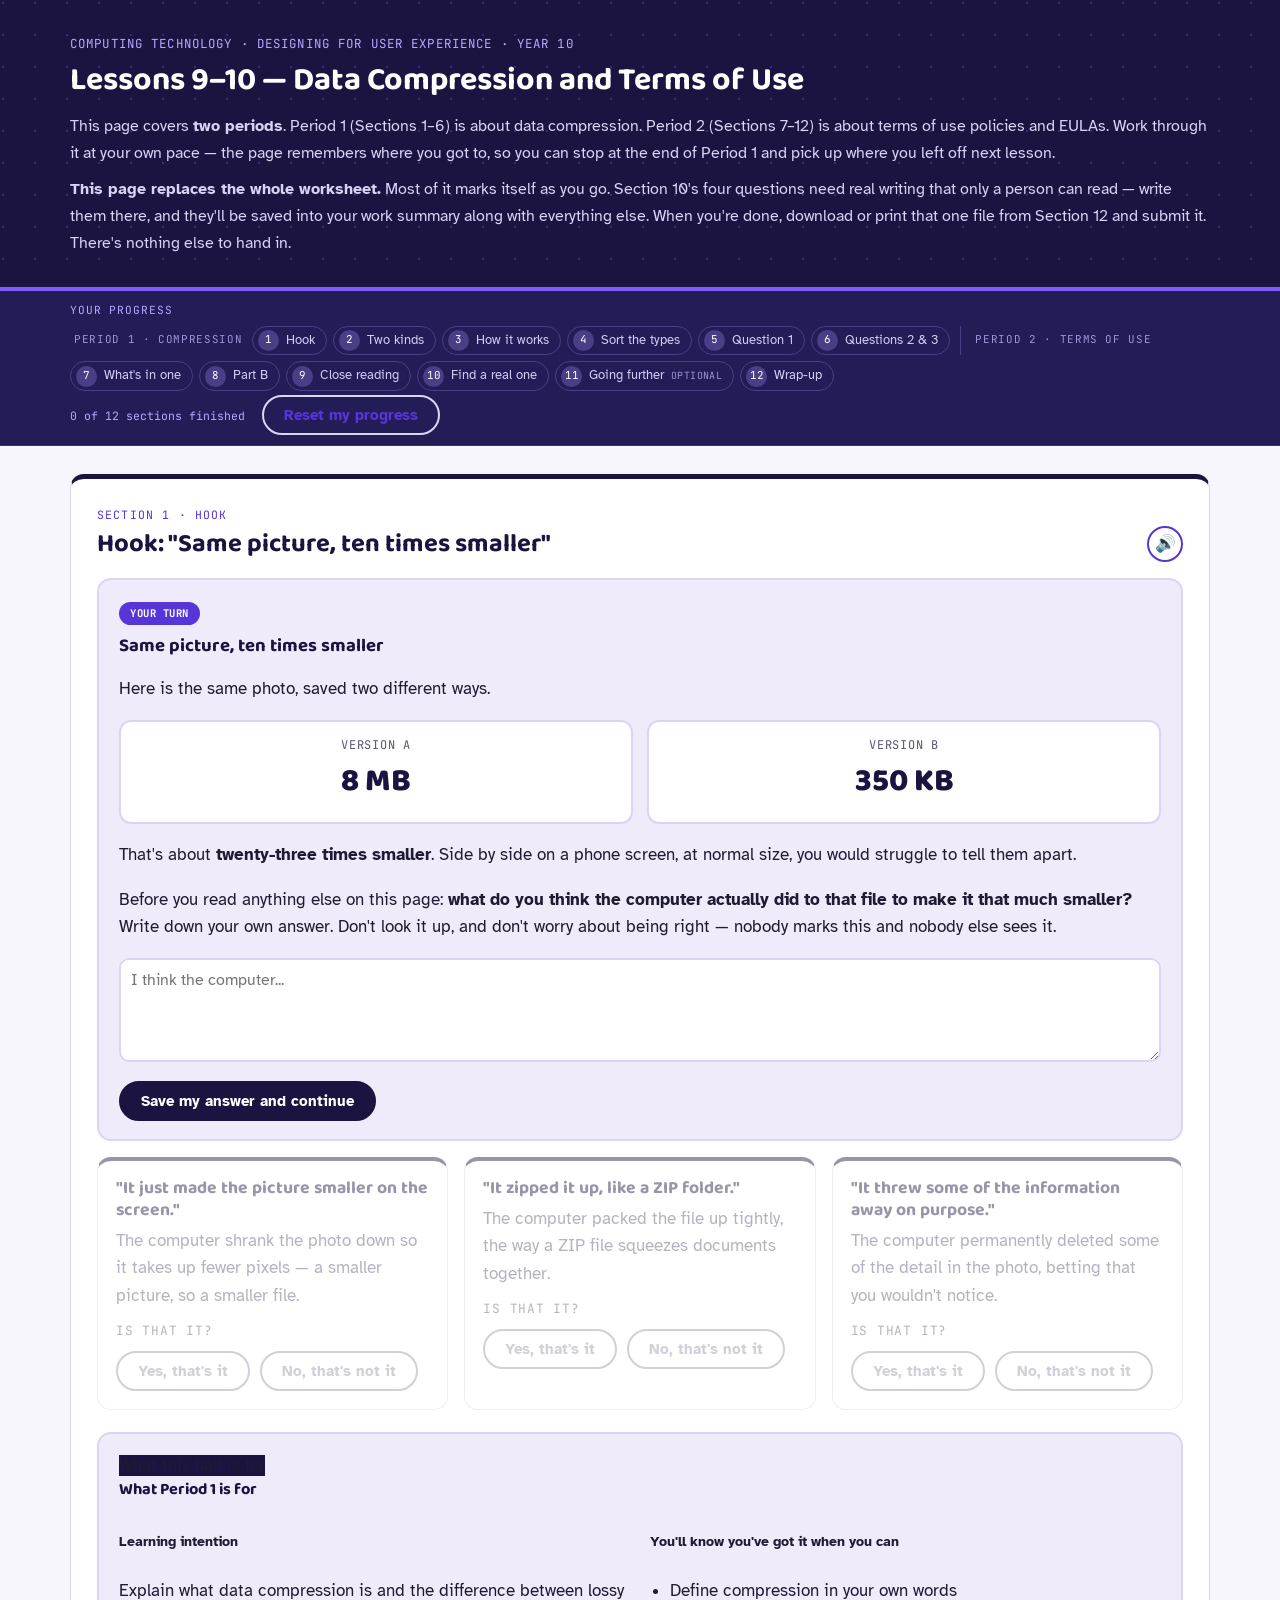
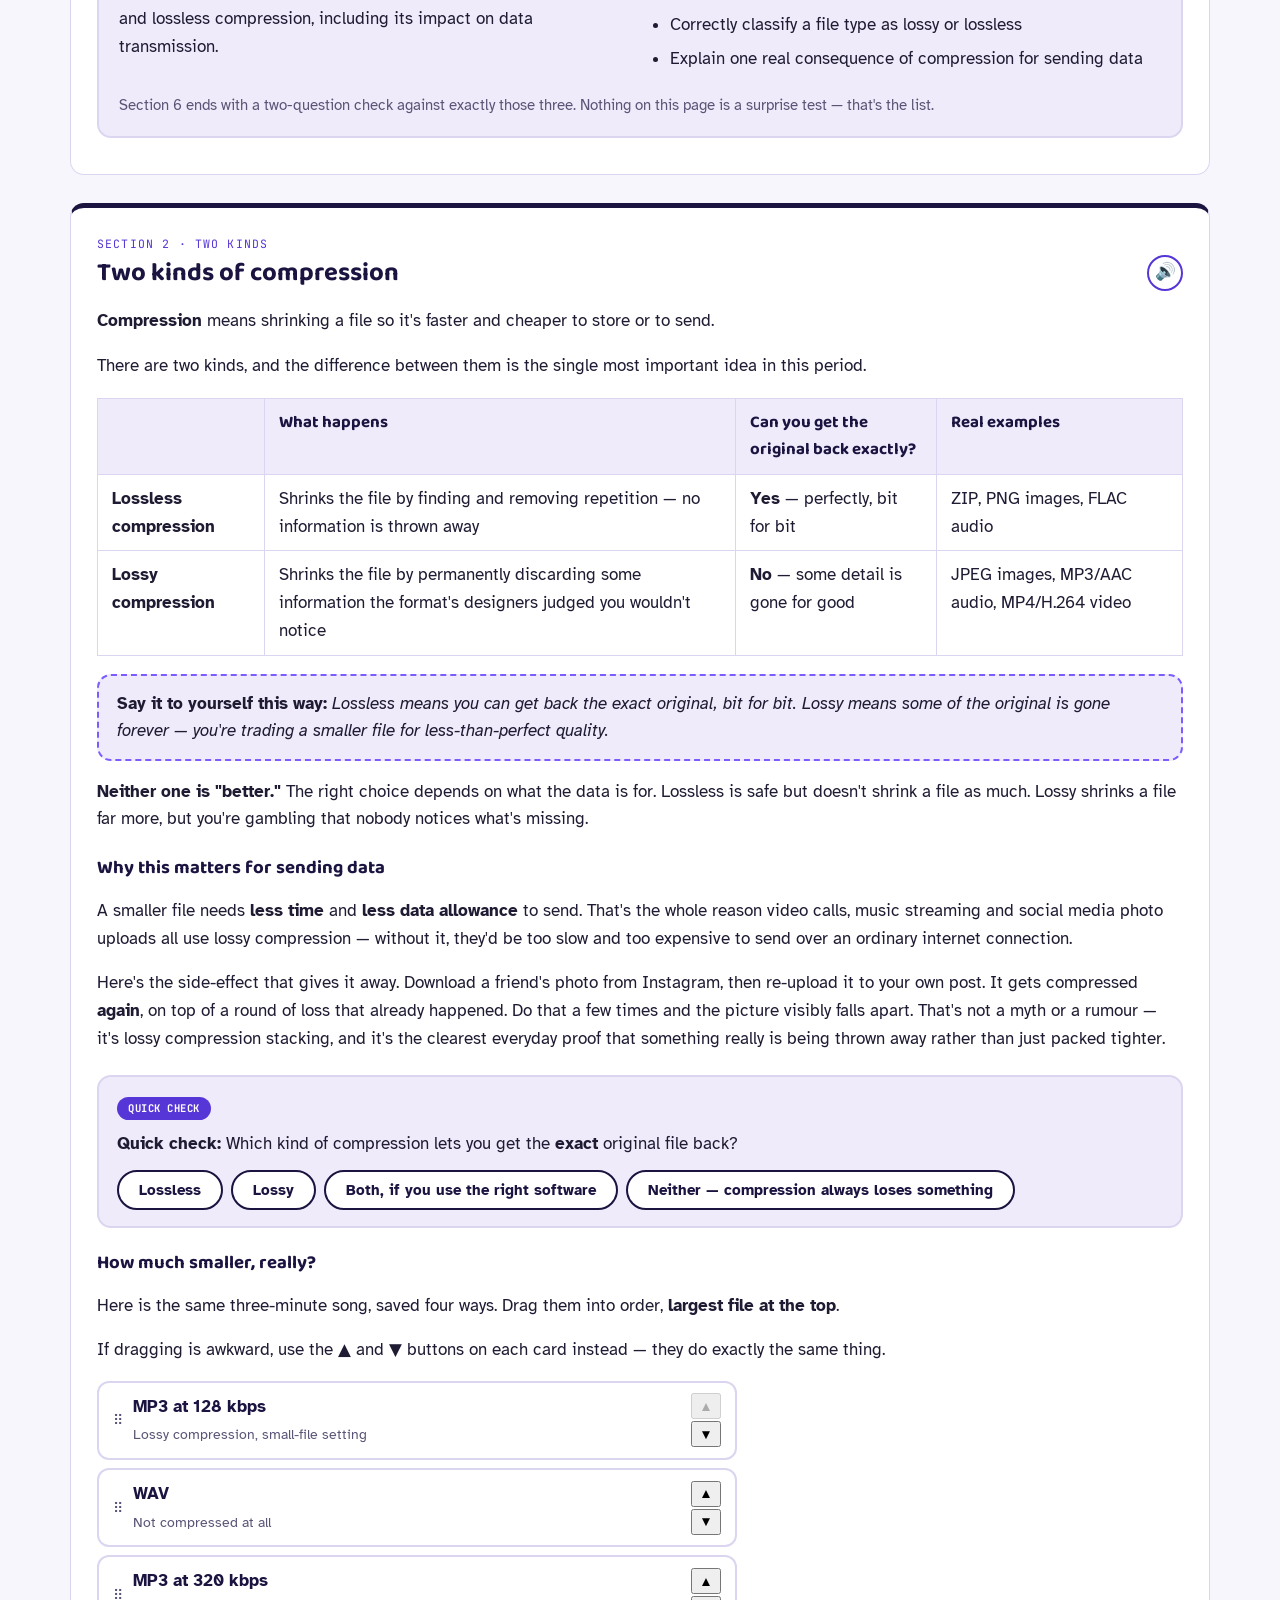
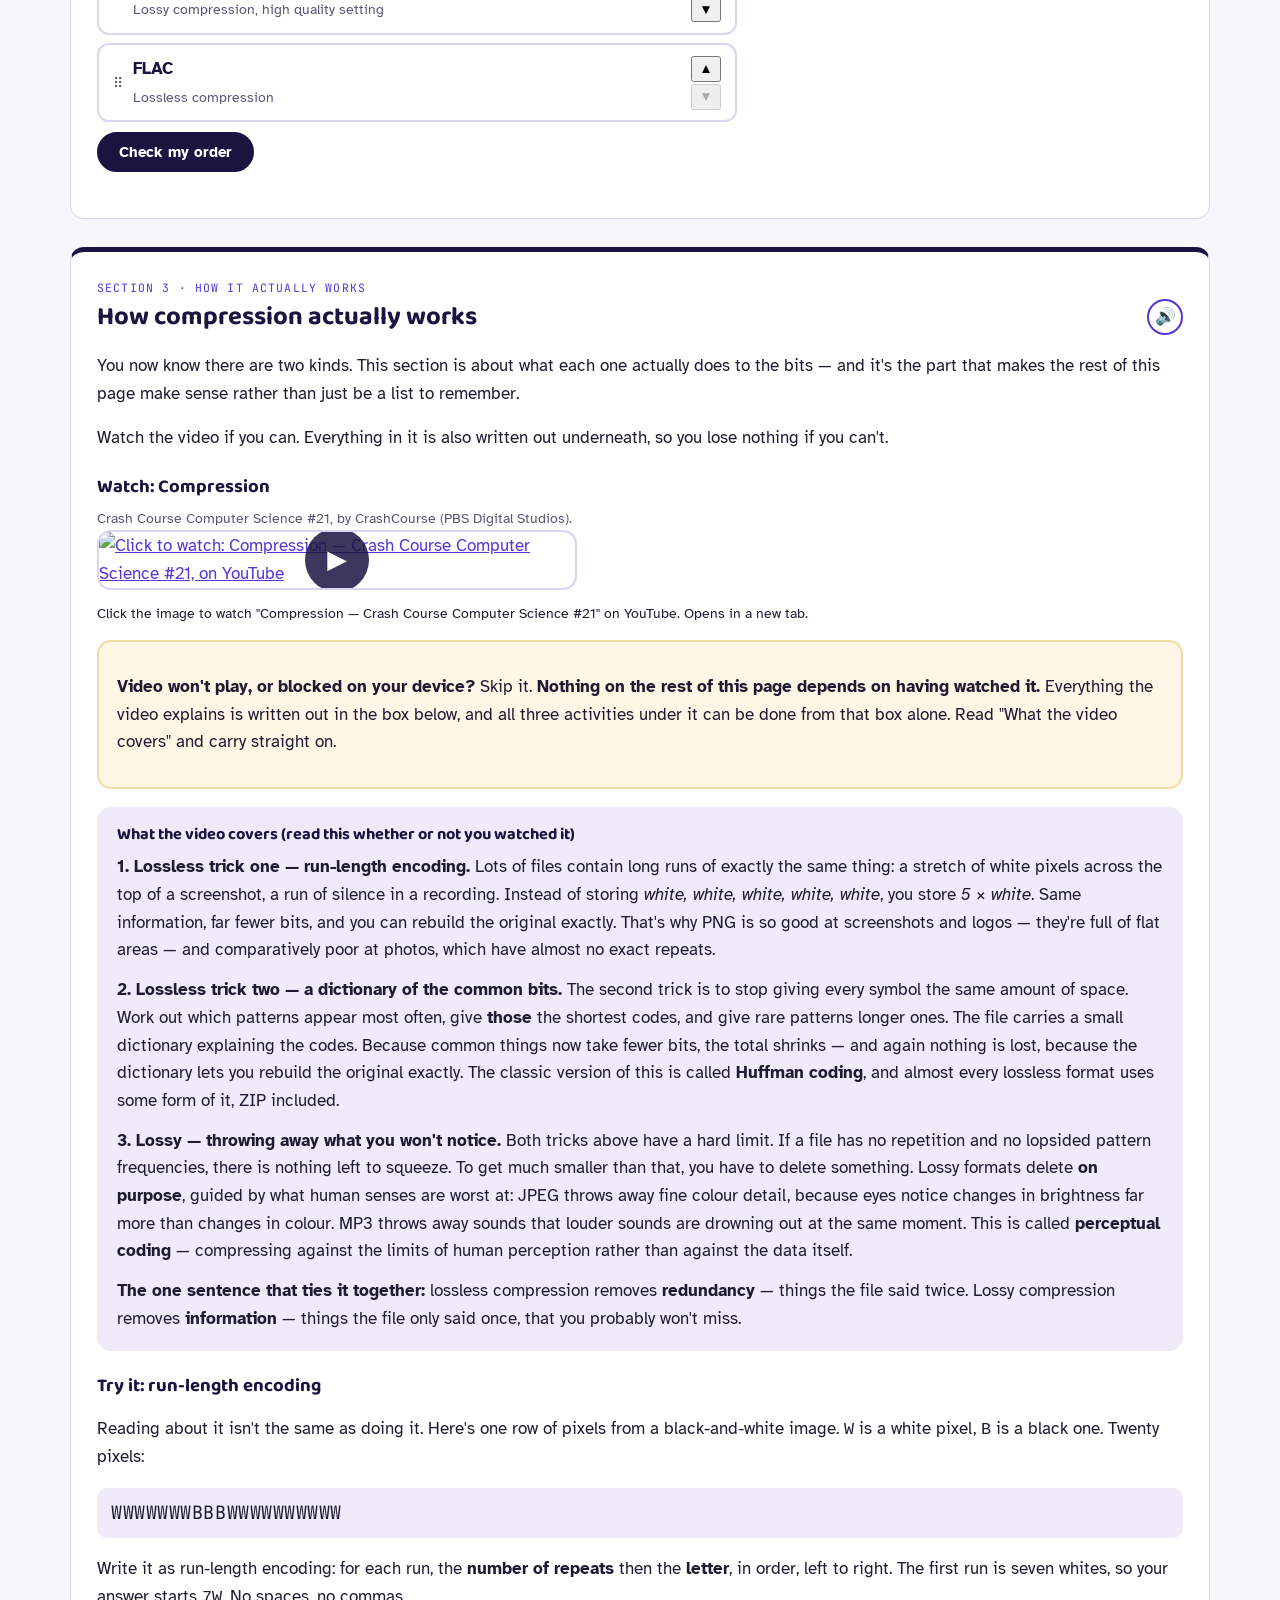
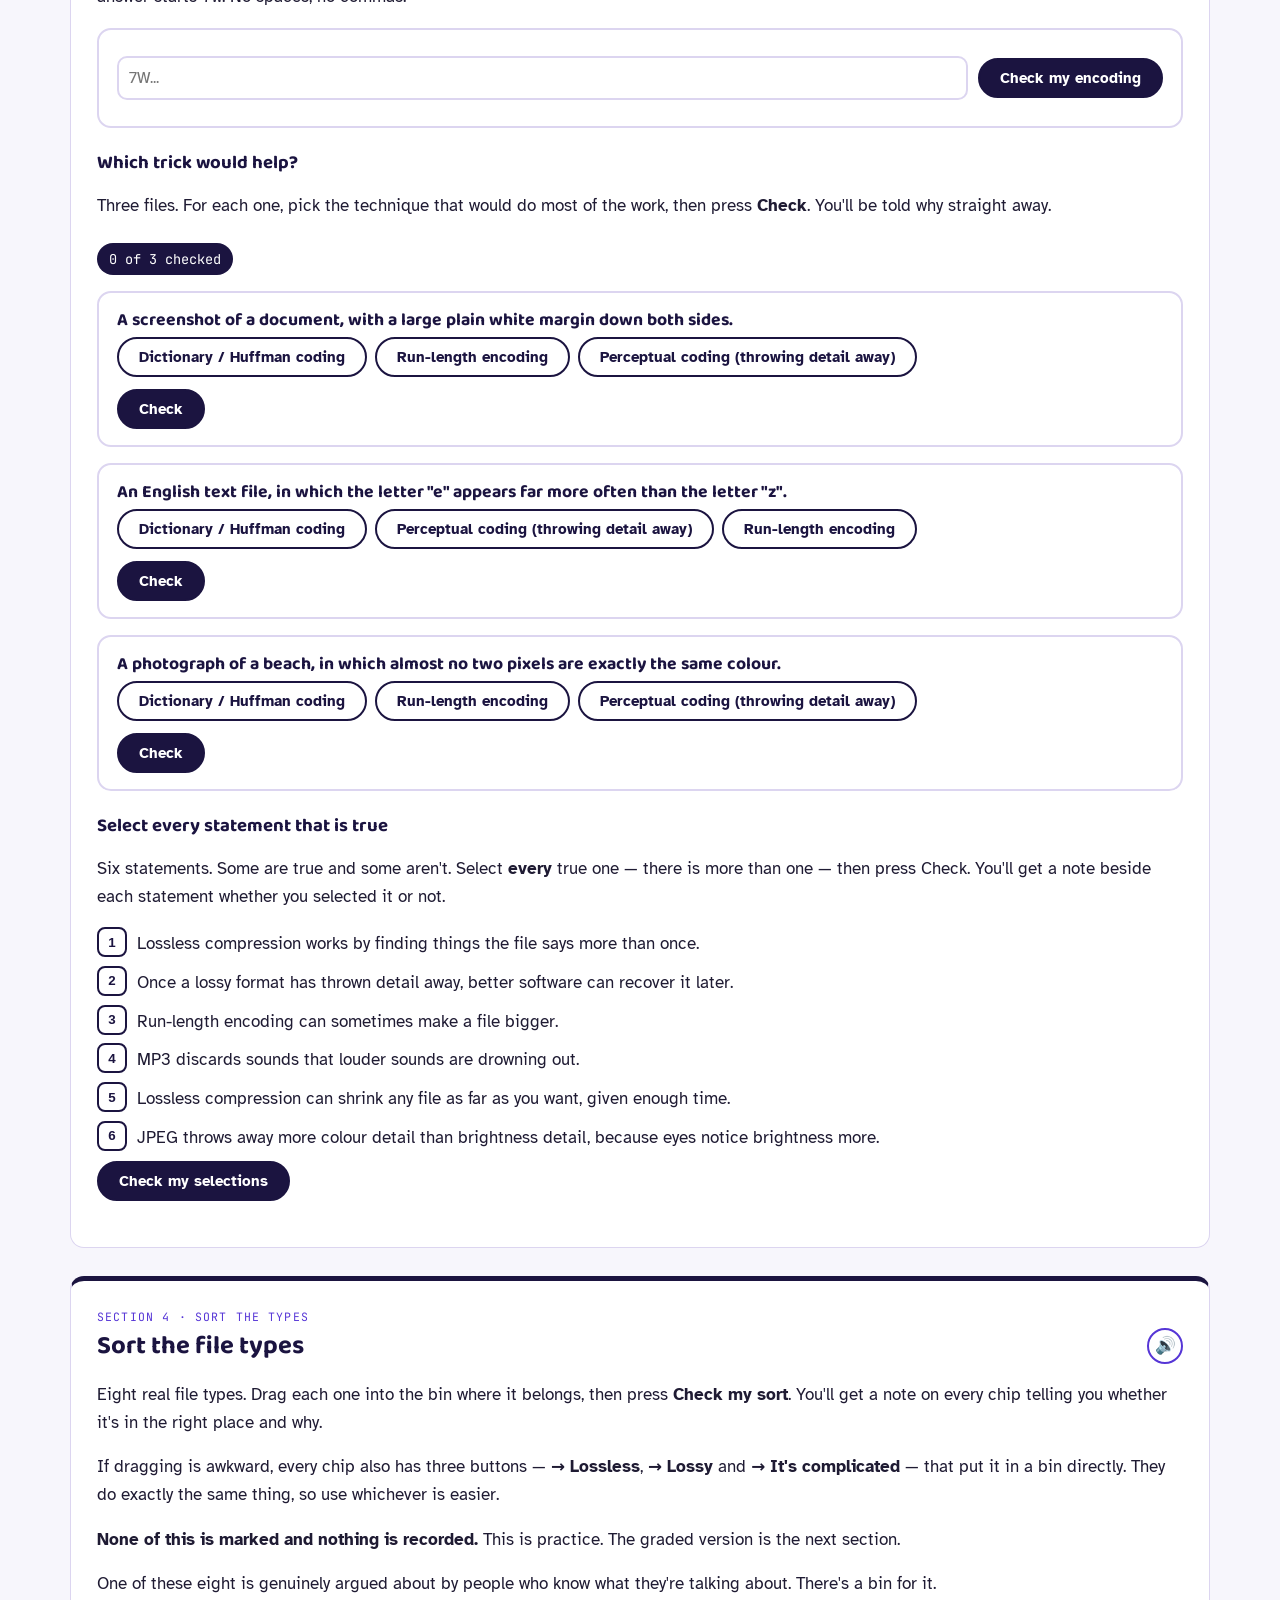
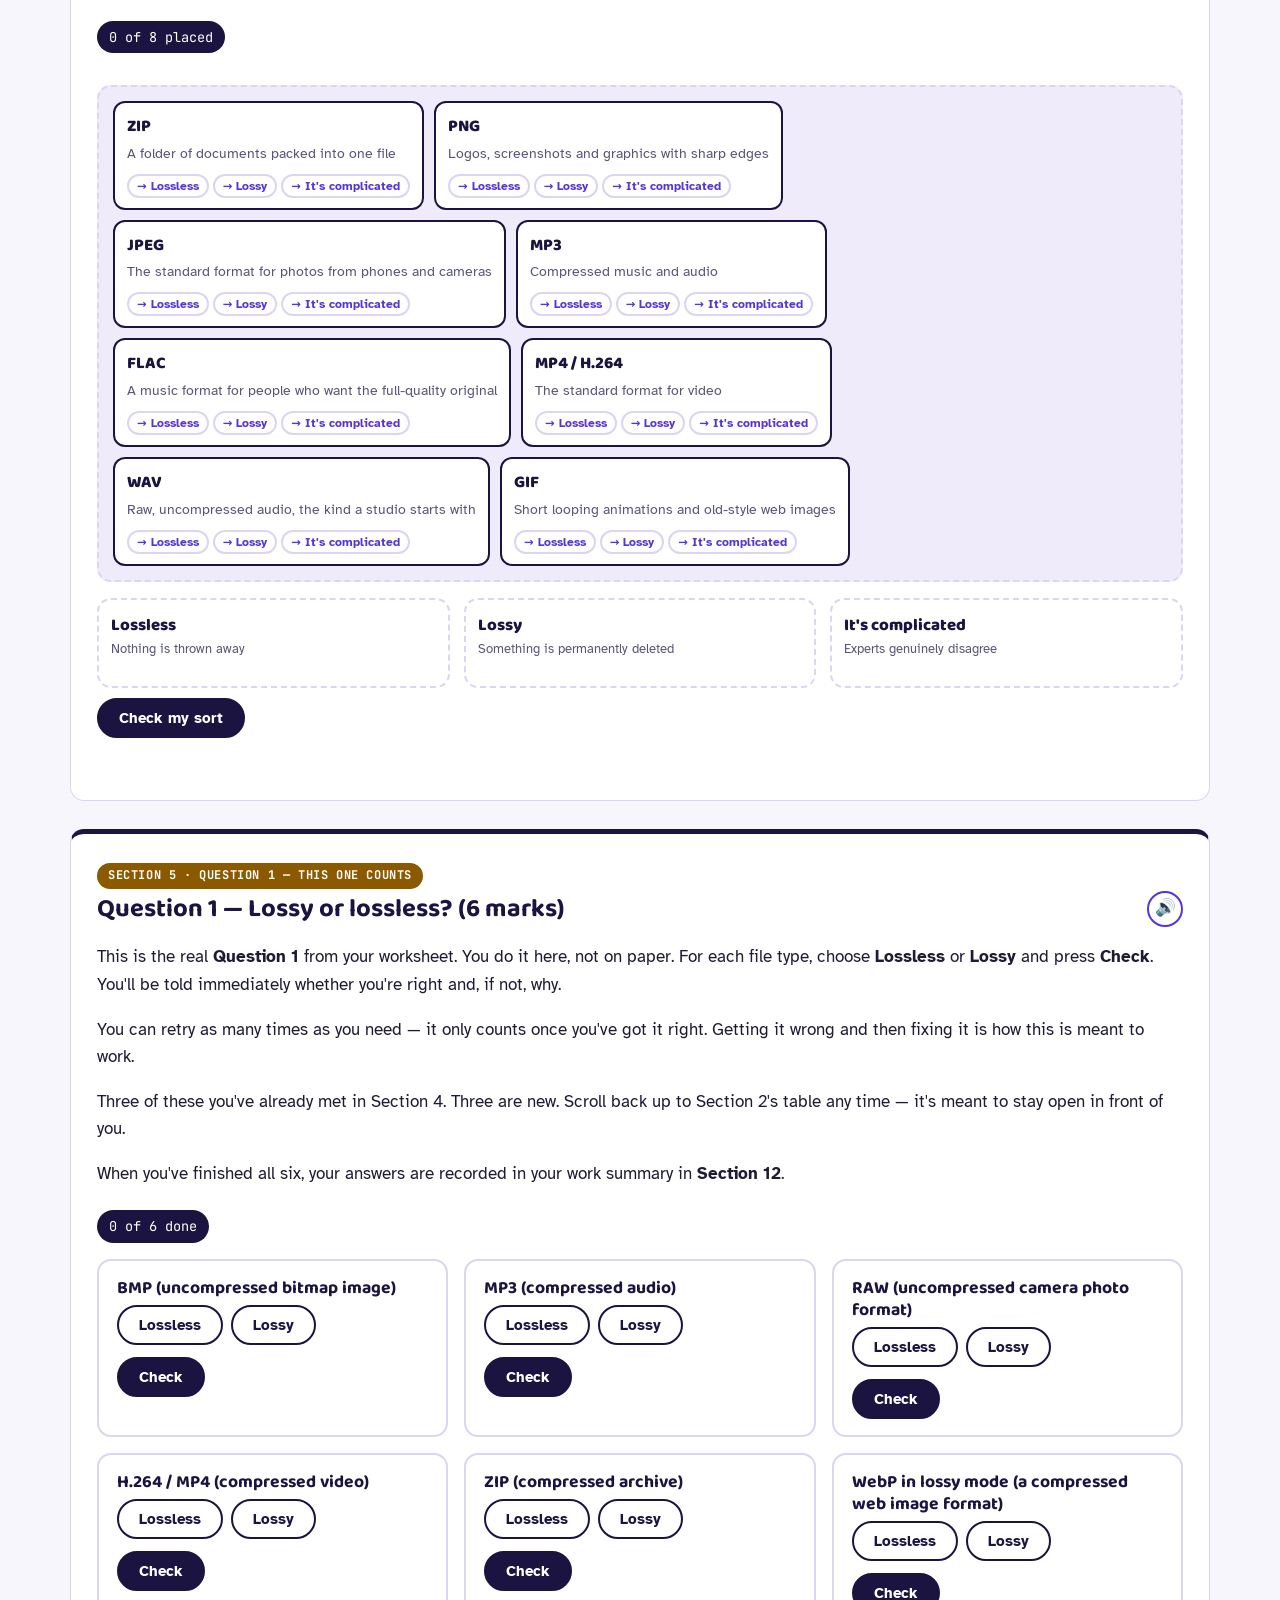
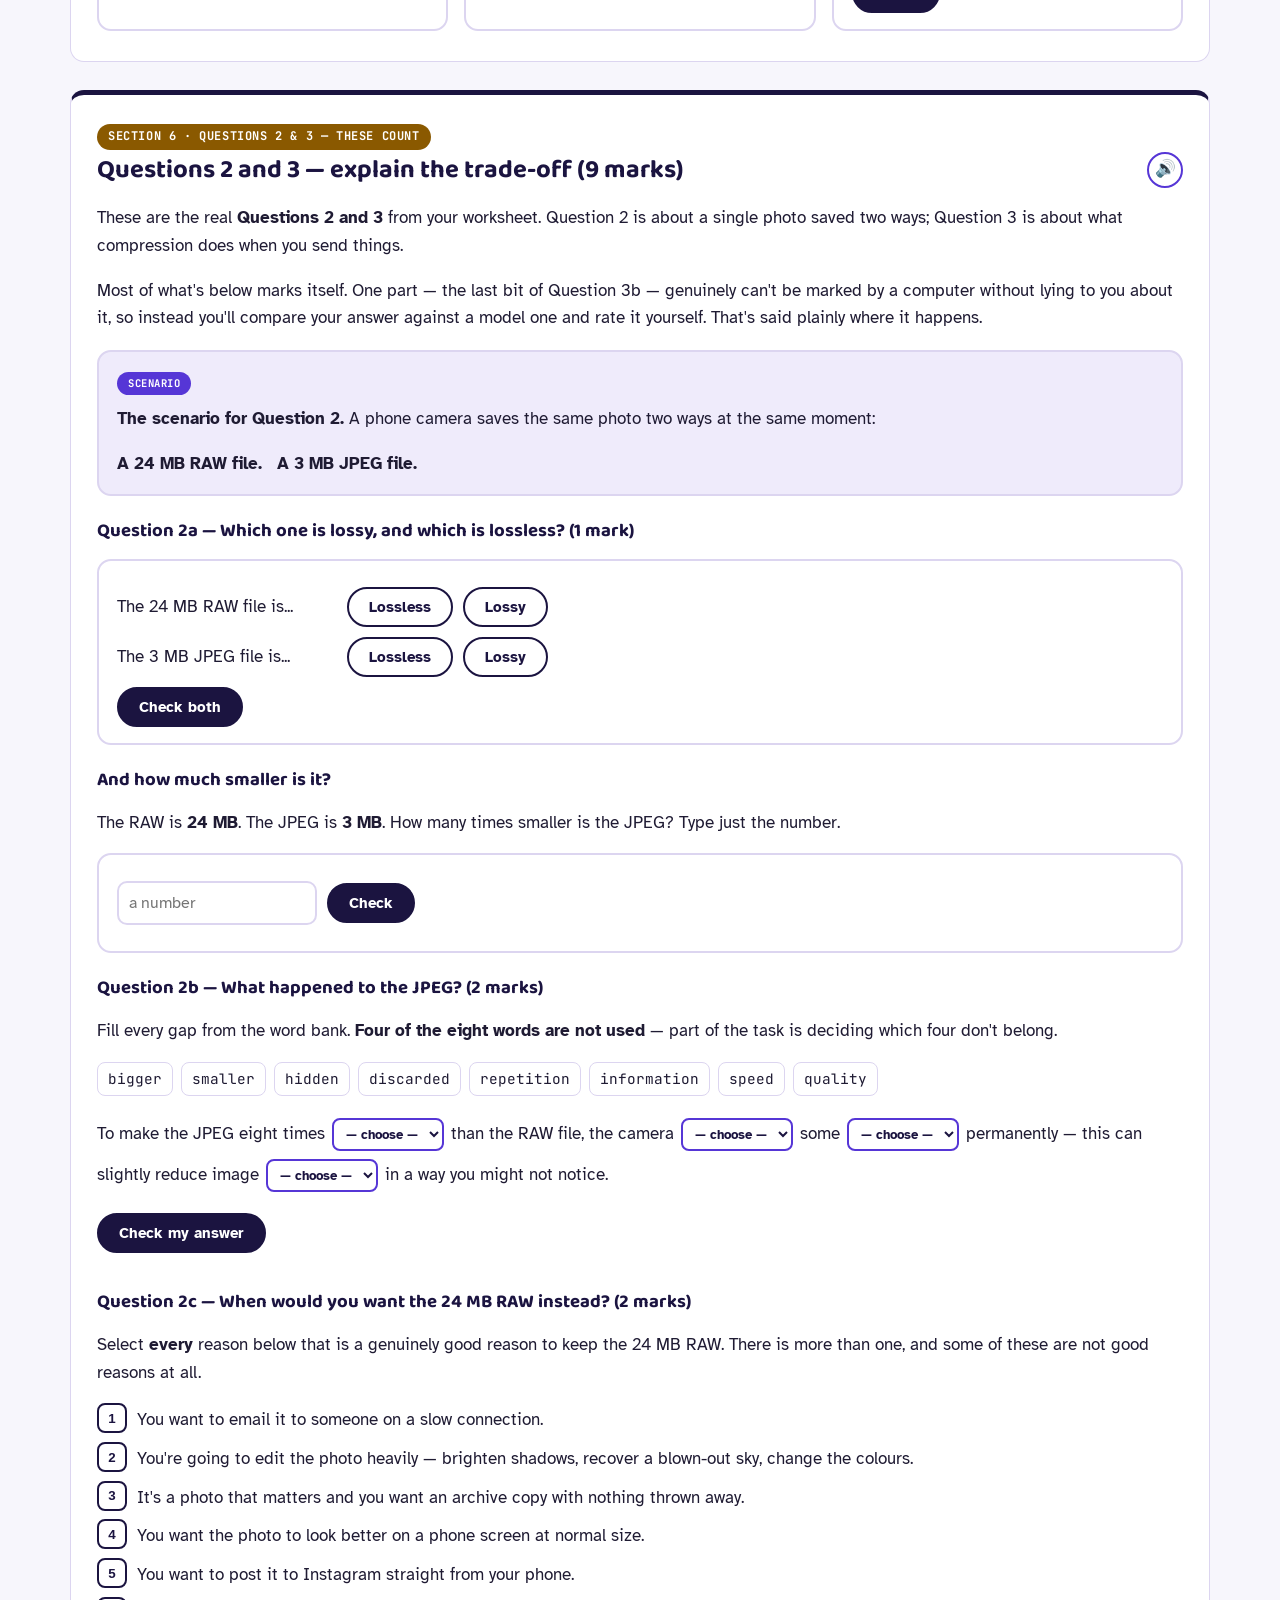
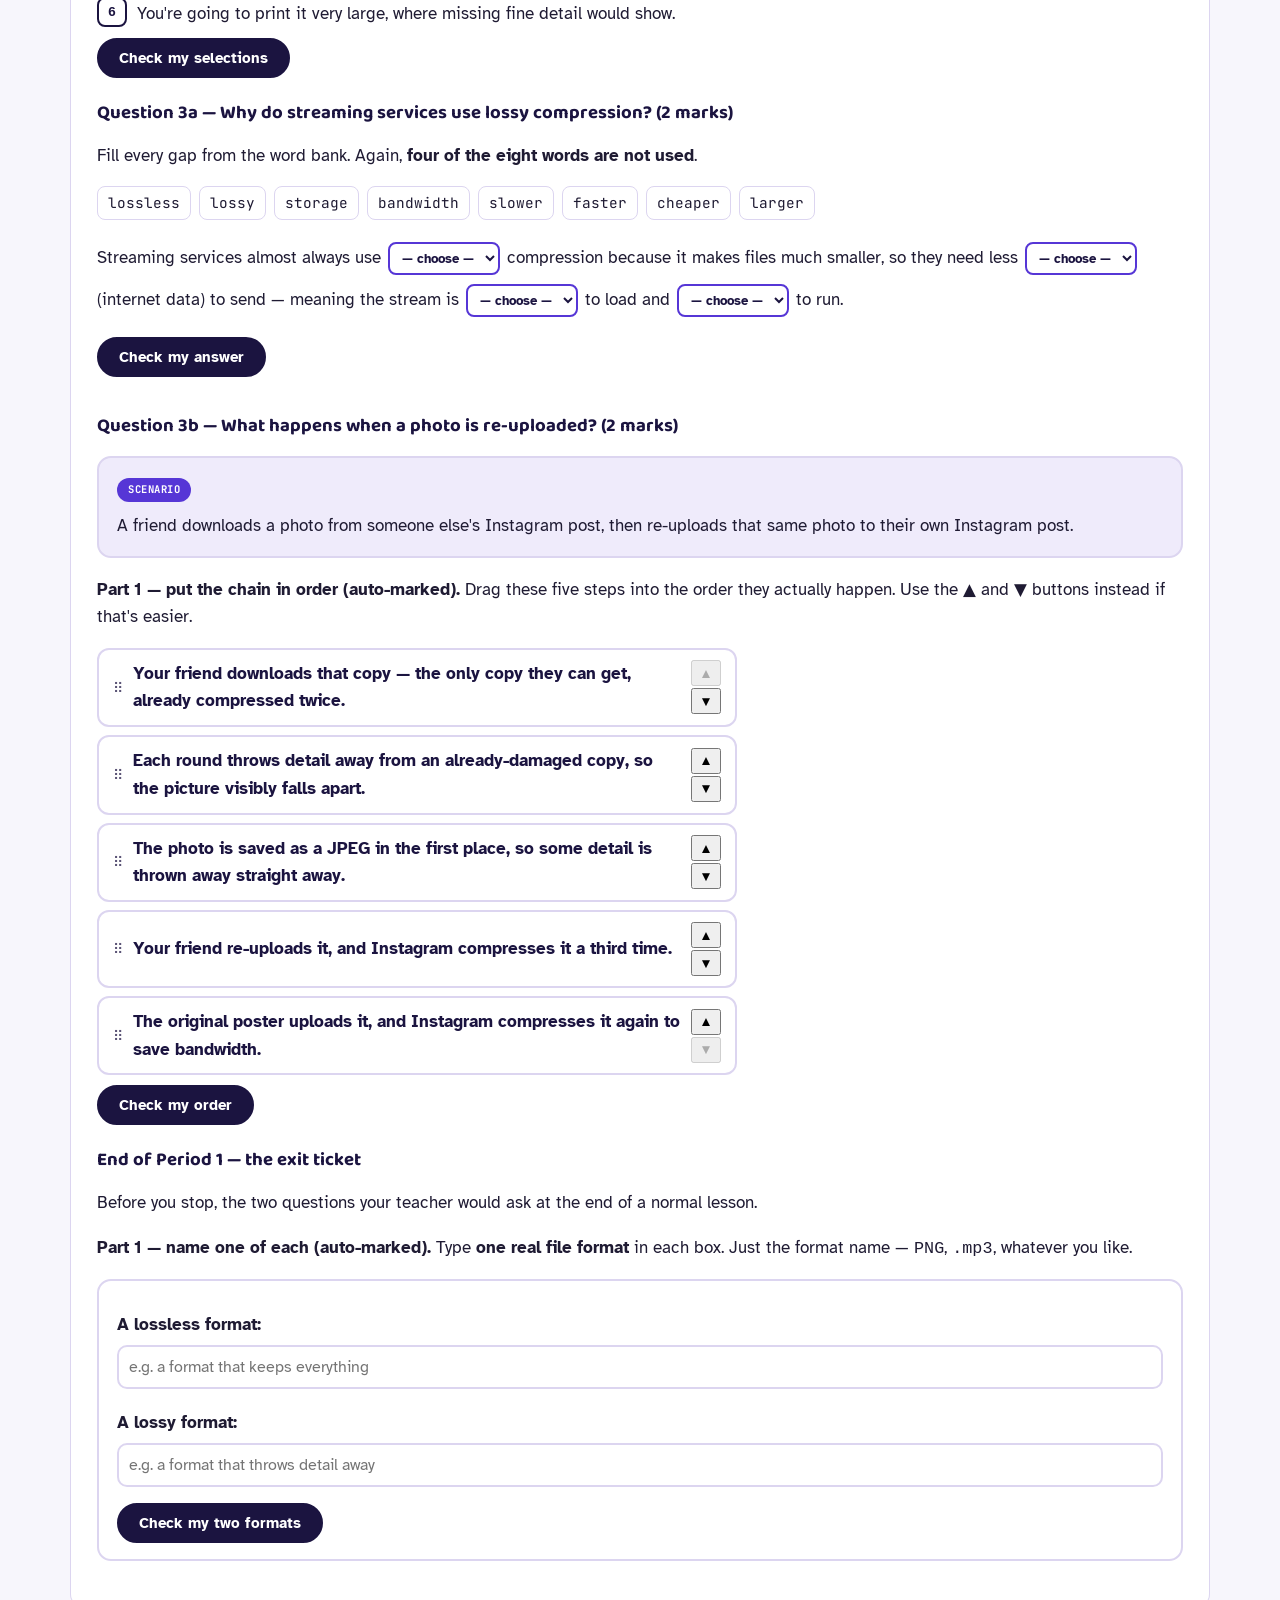
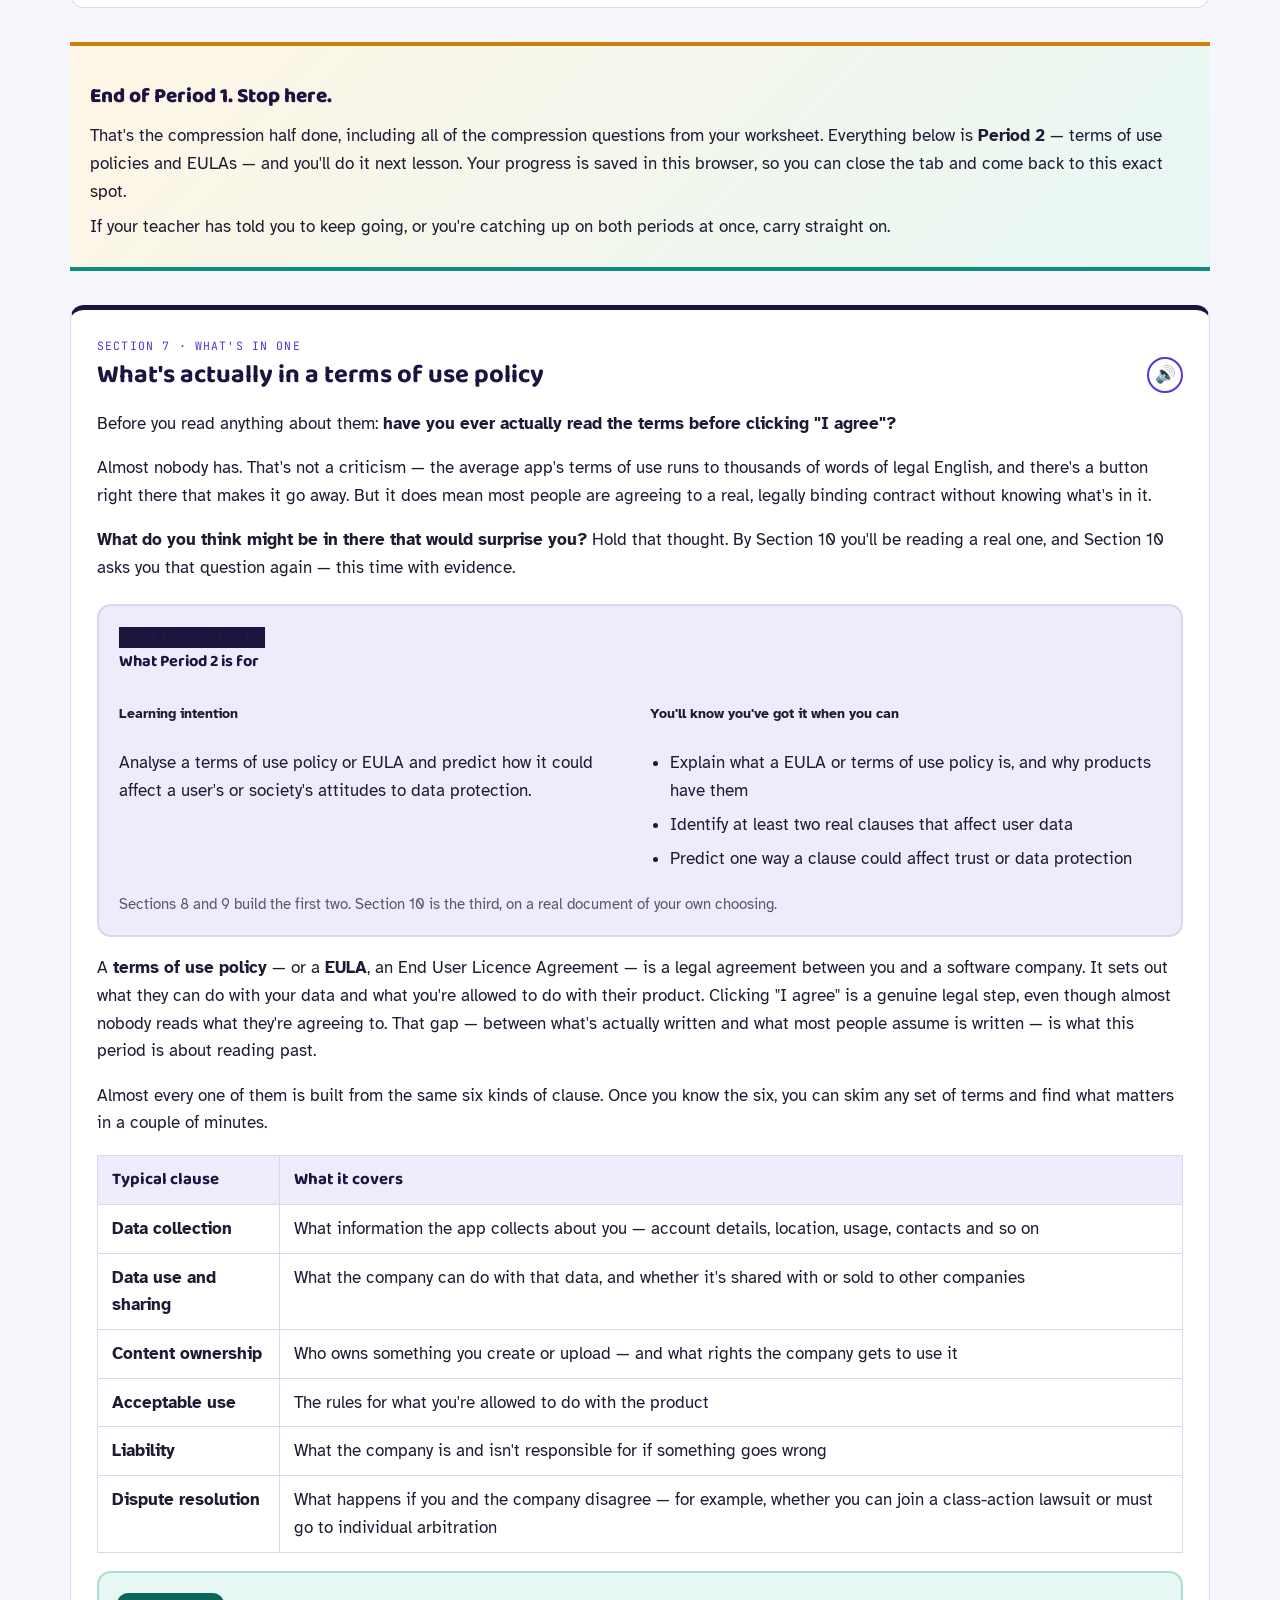
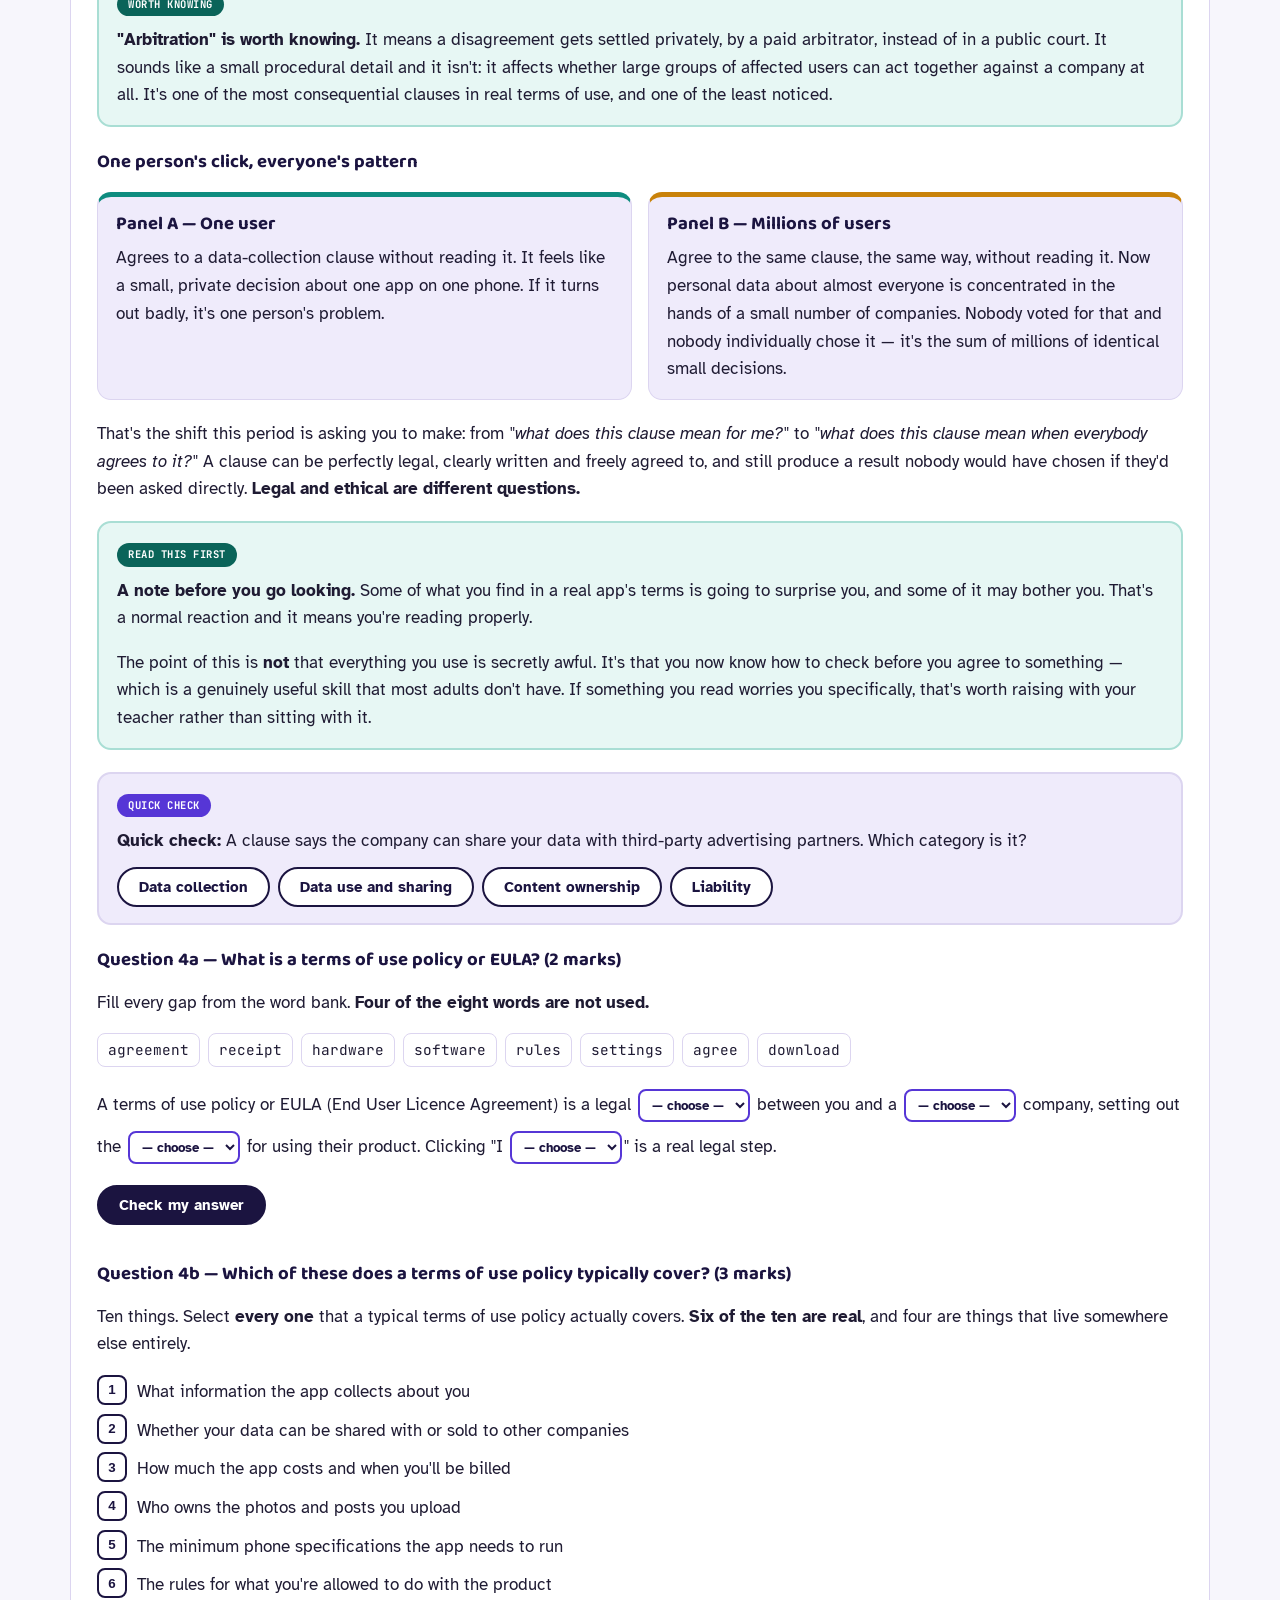
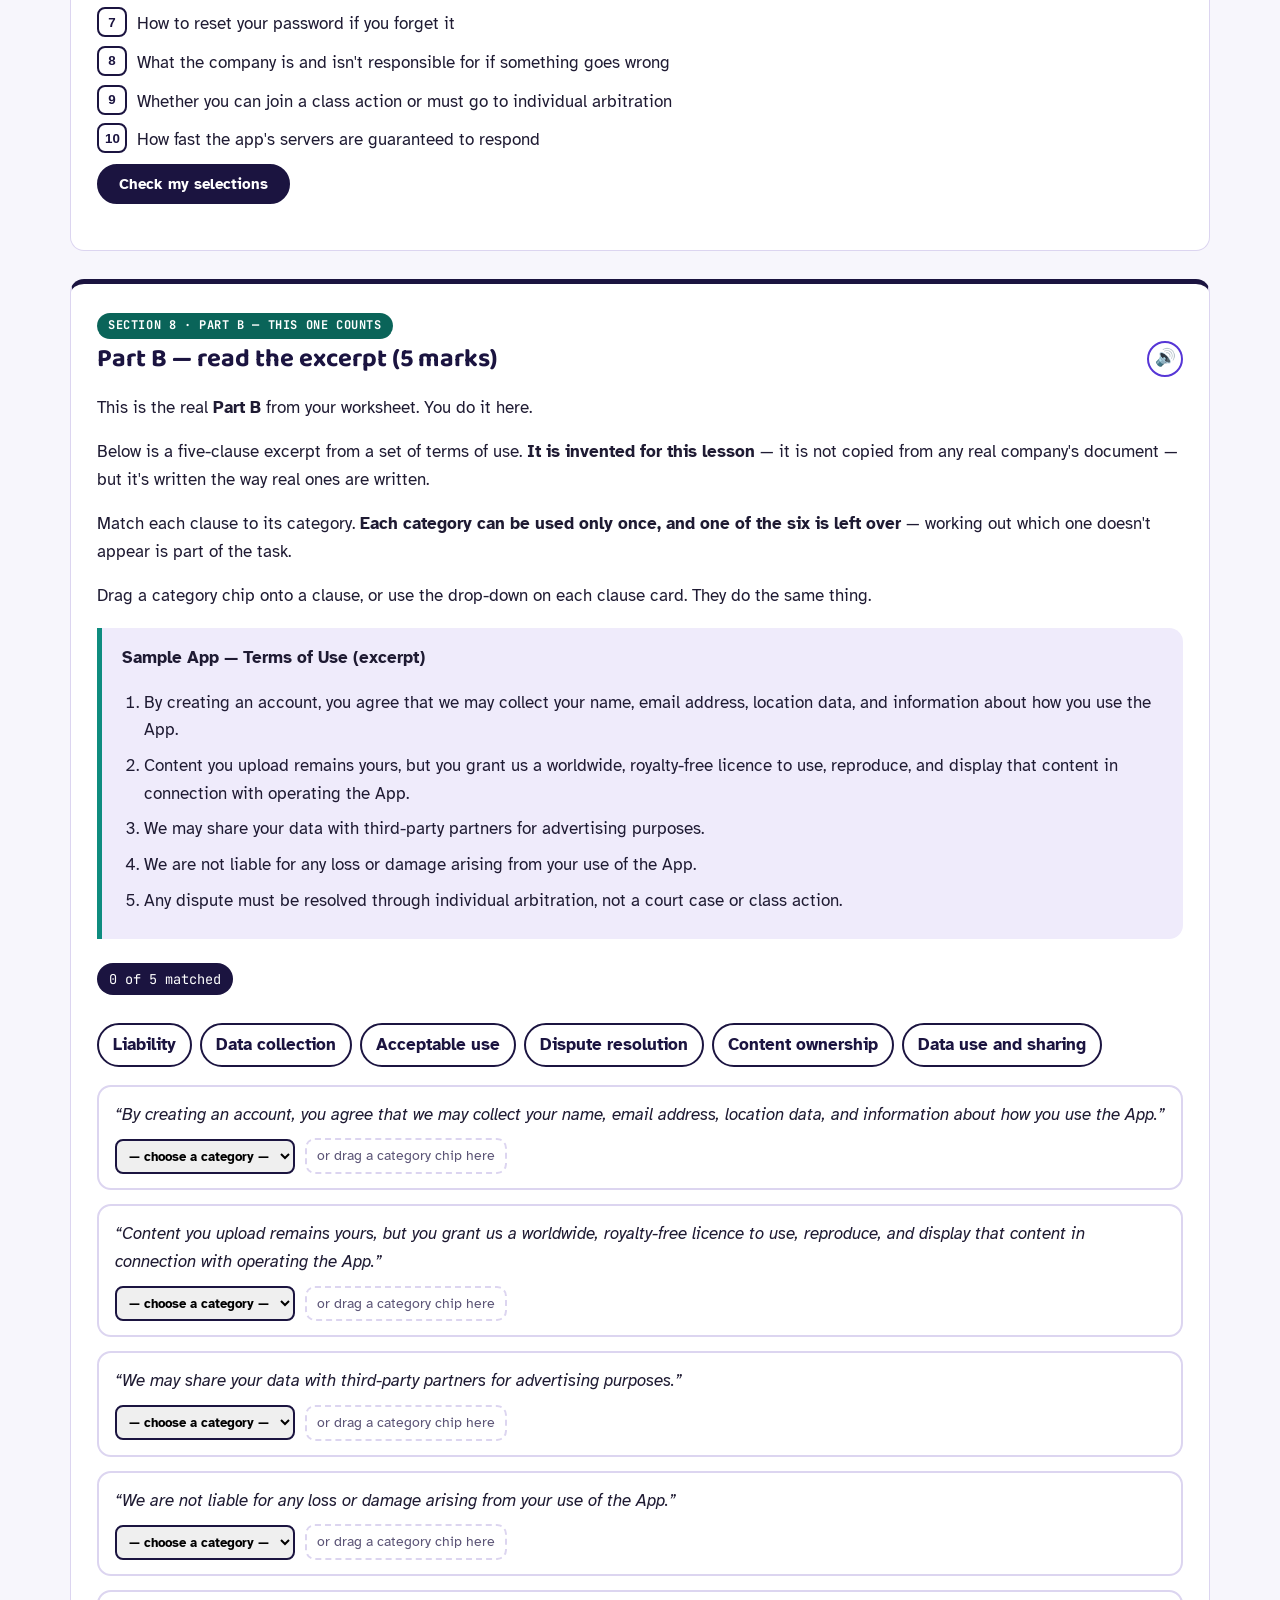
==== commit 7ded3085: "Minor Fixes" ====
--- a/index.html
+++ b/index.html
@@ -16,7 +16,7 @@
     <p class="eyebrow">Computing Technology · Designing for User Experience · Year 10</p>
     <h1>Lessons 9–10 — Data Compression and Terms of Use</h1>
     <p class="subhead">This page covers <strong>two periods</strong>. Period 1 (Sections 1–6) is about data compression. Period 2 (Sections 7–12) is about terms of use policies and EULAs. Work through it at your own pace — the page remembers where you got to, so you can stop at the end of Period 1 and pick up where you left off next lesson.</p>
-    <p class="subhead"><strong>Almost all of your worksheet is now on this page</strong>, and the page marks it as you go. What isn't here is a short <strong>Extended Response Sheet</strong> in Canvas — four questions that need real writing and a teacher to read them. Do this page first, download your work summary in Section 12, then write those four answers.</p>
+    <p class="subhead"><strong>This page replaces the whole worksheet.</strong> Most of it marks itself as you go. Section 10's four questions need real writing that only a person can read — write them there, and they'll be saved into your work summary along with everything else. When you're done, download or print that one file from Section 12 and submit it. There's nothing else to hand in.</p>
   </div>
 </header>
 
@@ -600,9 +600,10 @@
       <li><strong>TikTok</strong> — <span class="copy-text" tabindex="0" data-copy="www.tiktok.com/legal/page/row/terms-of-service/en">www.tiktok.com/legal/page/row/terms-of-service/en</span></li>
       <li><strong>Discord</strong> — <span class="copy-text" tabindex="0" data-copy="discord.com/terms">discord.com/terms</span></li>
       <li><strong>Roblox</strong> — <span class="copy-text" tabindex="0" data-copy="en.help.roblox.com/hc/en-us/articles/115004647846">en.help.roblox.com/hc/en-us/articles/115004647846</span></li>
+      <li><strong>Still blocked, or none of these work?</strong> Open a <a href="sample-terms-of-use.html" target="_blank" rel="noopener">simulated Terms of Use, written for this lesson</a> (opens in a new tab) — it's invented, not a real company's, but it works exactly the same way for this task.</li>
     </ul>
     <p class="copy-hint" id="copy-hint" aria-live="polite" hidden>Copied to your clipboard.</p>
-    <p><strong>If your school network blocks all of these</strong>, don't stop. Use the invented five-clause excerpt from Section 8 instead, and say in your answer that you used the sample excerpt because the real page was blocked. You'll lose nothing for that — it's a network problem, not your problem.</p>
+    <p><strong>If your school network blocks all four of those too</strong>, don't stop — use the simulated Terms of Use above instead, and say in your answer that you used it because the real pages were blocked. You'll lose nothing for that — it's a network problem, not your problem.</p>
   </div>
 
   <label class="field-label" for="field-app">Which app did you look at?</label>
@@ -626,7 +627,7 @@
 
   <button type="button" class="btn btn-primary" id="save-section10-btn">Save my answers and show me the checklist</button>
   <p class="hint" id="section10-hint" hidden>Fill in at least the app name first — the checklist and the model answer unlock once you've written your own.</p>
-  <p class="hint hint-good" id="section10-confirm" hidden>Saved in this browser. These four answers appear in your work summary in Section 12 — copy them straight into your Extended Response Sheet.</p>
+  <p class="hint hint-good" id="section10-confirm" hidden>Saved in this browser. These four answers now appear in your work summary in Section 12 — that's the only place they need to be.</p>
 
   <div id="section10-reveal" hidden>
     <div class="note-box">
@@ -666,7 +667,7 @@
       <p>Notice three things it does that a weak answer doesn't: it <strong>quotes</strong>, it names <strong>one</strong> clause rather than gesturing at the document, and in 5c it reasons from <em>that clause</em> to <em>that consequence</em> in a chain you can follow. It's also honest about uncertainty — "I can't actually find out who" is a stronger sentence than a confident guess would have been.</p>
     </div>
 
-    <p>Those four answers are the ones a person marks. <strong>Copy them from your work summary into your Extended Response Sheet in Canvas</strong> — it's four boxes and it's the only paper left in this lesson.</p>
+    <p>Those four answers are the ones a person marks — and they're already saved into your work summary. <strong>There's no separate sheet to copy them onto</strong>: downloading or printing your work summary in Section 12 is the whole submission.</p>
     <p>If something you read genuinely worried you, say so to your teacher. That's a reasonable thing to do and it's what the note back in Section 7 meant.</p>
   </div>
 </section>
@@ -772,9 +773,8 @@
   <p>A <strong>terms of use policy or EULA</strong> is a real legal agreement built from six standard kinds of clause. Clicking "I agree" is a real legal step, and when millions of people take the same step the same way, individual clauses turn into societal patterns nobody chose. You can now open a real one, skim it, and find what matters — which is more than most adults can say.</p>
 
   <ol class="next-steps">
-    <li><strong>Add your name below and download your work summary.</strong> It has every auto-marked answer from this page — Question 1, Questions 2 and 3, Question 4 and Part B — plus your drafts for the four questions that go on the Extended Response Sheet.</li>
-    <li><strong>Open the Extended Response Sheet in Canvas</strong> and copy across your four answers from Section 10. That's Questions 5a, 5b, 5c and 6 — the only writing a teacher marks by hand.</li>
-    <li><strong>Submit both through Canvas</strong>: the downloaded work summary, and the Extended Response Sheet.</li>
+    <li><strong>Add your name below and download or print your work summary.</strong> It has every auto-marked answer from this page — Question 1, Questions 2 and 3, Question 4 and Part B — plus your written answers to Questions 5a, 5b, 5c and 6 from Section 10, the only writing a teacher marks by hand. Make sure Section 10 is saved first.</li>
+    <li><strong>Submit that one file through Canvas.</strong> There's nothing else to hand in.</li>
   </ol>
 
   <div class="early-finisher">
@@ -783,7 +783,7 @@
 
   <div class="summary-panel" id="summary-panel">
     <h3>My work summary</h3>
-    <p>This isn't automatically sent to Canvas or to anyone else — it's a record of what you did on this page. <strong>Most of your worksheet is in here</strong>, already marked. The four drafts at the bottom are the ones you copy onto your Extended Response Sheet. Add your name below, then save or print it.</p>
+    <p>This isn't automatically sent to Canvas — you download or print it yourself and submit it. <strong>It's the whole worksheet</strong>: most of it is already marked, and the four answers at the bottom (Section 10) are the ones a teacher reads and marks by hand — make sure Section 10 is saved before you print. Add your name below, then save or print it.</p>
     <div class="summary-fields">
       <label for="summary-name">Name<input type="text" id="summary-name" placeholder="Your name"></label>
       <label for="summary-class">Class<input type="text" id="summary-class" placeholder="Your class"></label>
@@ -799,6 +799,10 @@
 <footer class="page-footer">
   <div class="wrap">
     <p>Your progress on this page is stored only in this browser, on this device. Nothing is sent anywhere, and nothing on this page marks itself into Canvas. Download your work summary in Section 12 before you finish.</p>
+    <!-- Bump this date whenever index.html, style.css or script.js changes — it's the
+         only way to tell two copies of this static site apart (e.g. a version on a
+         school device vs. the source here) without diffing files. -->
+    <p class="page-version">Page version: 2026-09-08</p>
   </div>
 </footer>
 
--- a/style.css
+++ b/style.css
@@ -681,6 +681,7 @@
 .summary-list li { margin-bottom: 4px; }
 .summary-subnote { margin: 4px 0 0 0; color: var(--ink-muted); }
 .summary-footer-note { font-size: 0.9rem; color: var(--ink-muted); margin: 18px 0 0; font-weight: 700; }
+.summary-warning { background: #FFF0F0; border: 2px solid var(--red); border-radius: var(--radius); padding: 10px 14px; margin: 8px 0 12px; }
 
 /* Everything except the summary panel is hidden when printing.
    `display: none` (not `visibility: hidden`) on every other section — a hidden-but-
@@ -699,6 +700,7 @@
 /* ---------- footer ---------- */
 .page-footer { background: var(--ink-deep); color: #B7A7FF; padding: 22px 0; margin-top: 34px; font-size: 0.88rem; }
 .page-footer p { margin: 0; }
+.page-footer .page-version { margin-top: 8px; opacity: 0.6; font-size: 0.8rem; }
 
 @media (prefers-reduced-motion: reduce) {
   html { scroll-behavior: auto; }
